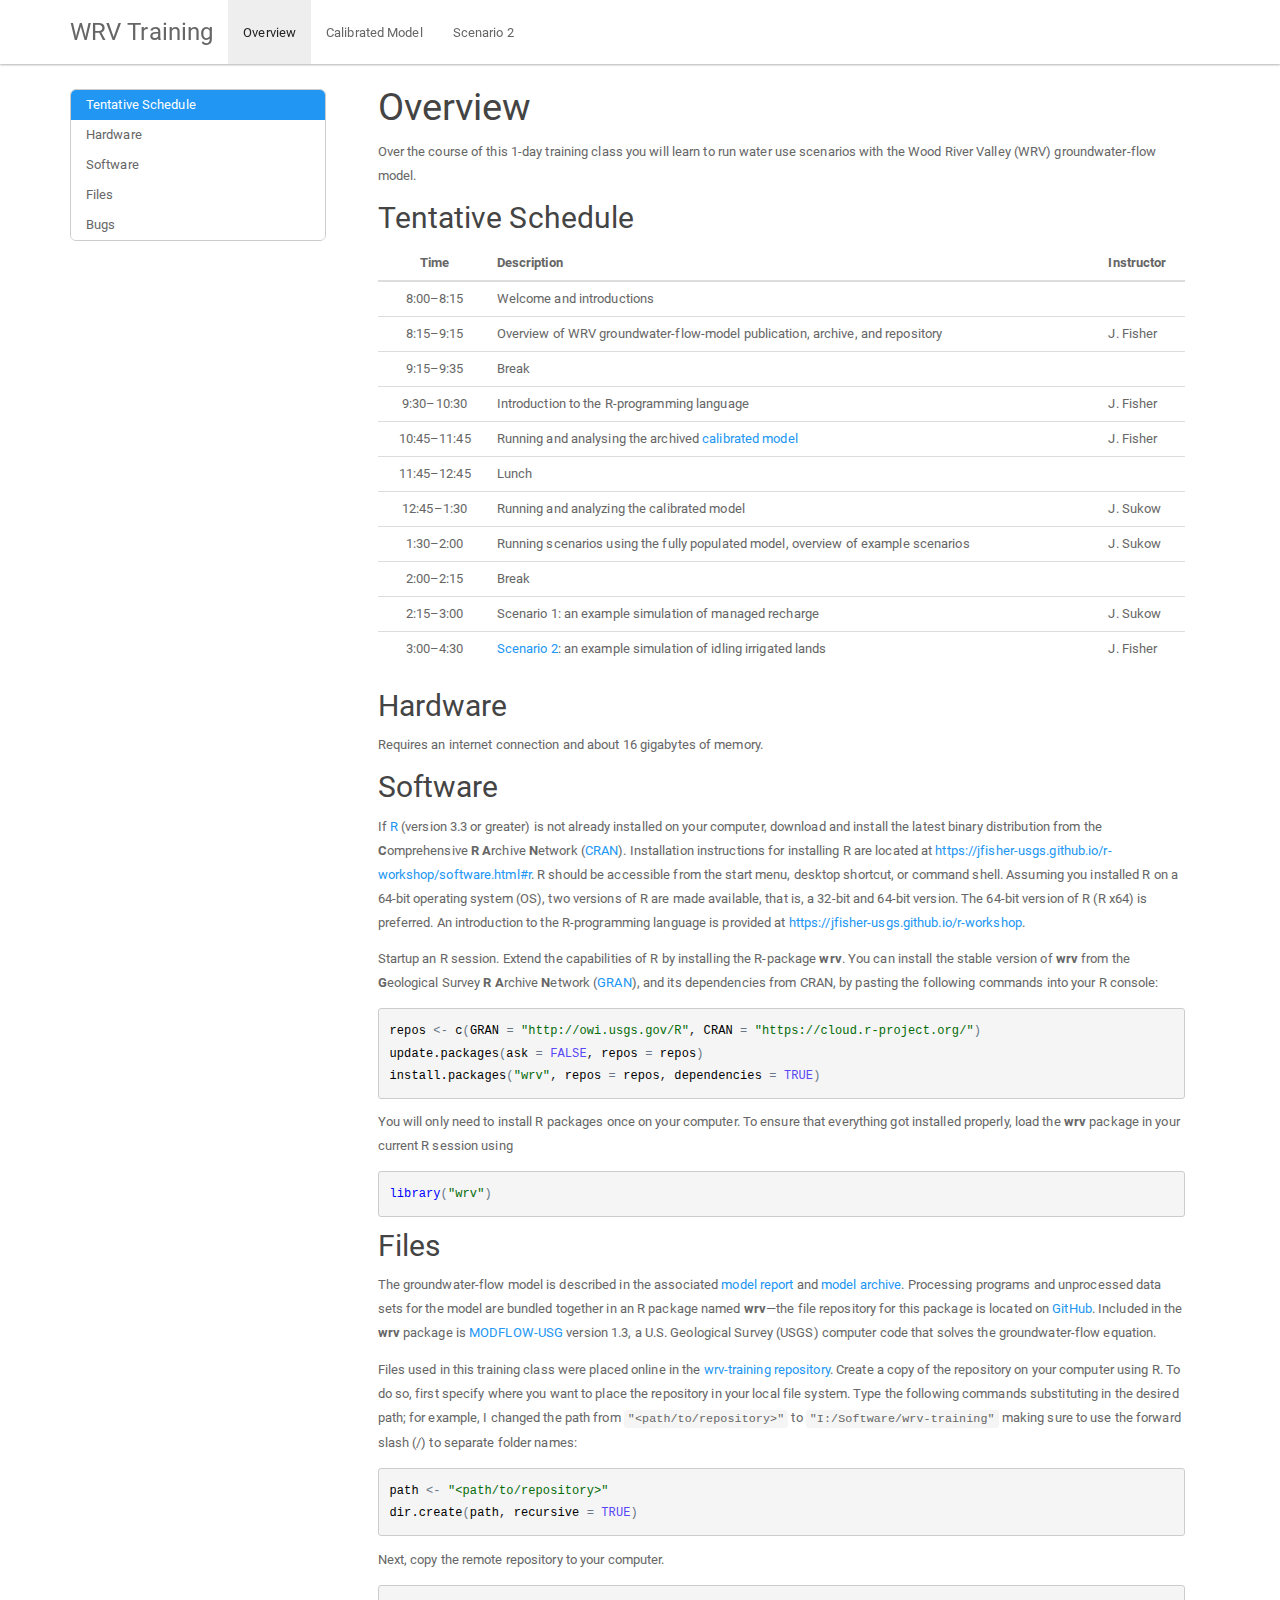
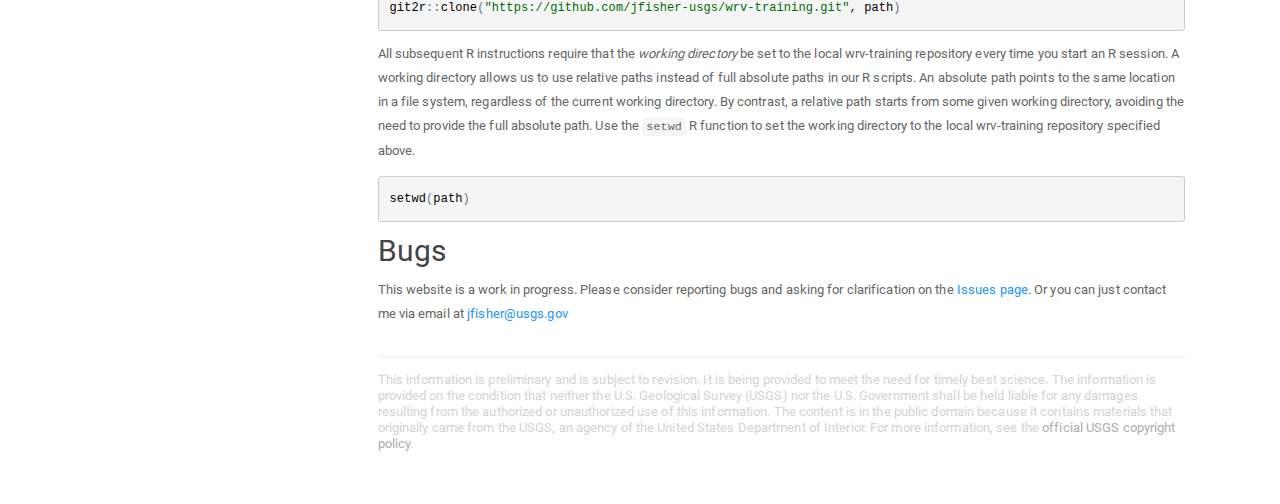
==== index.html @ 9b5a2d9f "Minor changes" ====
<!DOCTYPE html>

<html xmlns="http://www.w3.org/1999/xhtml">

<head>

<meta charset="utf-8">
<meta http-equiv="Content-Type" content="text/html; charset=utf-8" />
<meta name="generator" content="pandoc" />




<title>Overview</title>

<script src="site_libs/jquery-1.11.3/jquery.min.js"></script>
<meta name="viewport" content="width=device-width, initial-scale=1" />
<link href="site_libs/bootstrap-3.3.5/css/paper.min.css" rel="stylesheet" />
<script src="site_libs/bootstrap-3.3.5/js/bootstrap.min.js"></script>
<script src="site_libs/bootstrap-3.3.5/shim/html5shiv.min.js"></script>
<script src="site_libs/bootstrap-3.3.5/shim/respond.min.js"></script>
<script src="site_libs/jqueryui-1.11.4/jquery-ui.min.js"></script>
<link href="site_libs/tocify-1.9.1/jquery.tocify.css" rel="stylesheet" />
<script src="site_libs/tocify-1.9.1/jquery.tocify.js"></script>

<style type="text/css">code{white-space: pre;}</style>
<link rel="stylesheet"
      href="site_libs/highlight/textmate.css"
      type="text/css" />
<script src="site_libs/highlight/highlight.js"></script>
<style type="text/css">
  pre:not([class]) {
    background-color: white;
  }
</style>
<script type="text/javascript">
if (window.hljs && document.readyState && document.readyState === "complete") {
   window.setTimeout(function() {
      hljs.initHighlighting();
   }, 0);
}
</script>



<style type="text/css">
h1 {
  font-size: 34px;
}
h1.title {
  font-size: 38px;
}
h2 {
  font-size: 30px;
}
h3 {
  font-size: 24px;
}
h4 {
  font-size: 18px;
}
h5 {
  font-size: 16px;
}
h6 {
  font-size: 12px;
}
.table th:not([align]) {
  text-align: left;
}
</style>

<link rel="stylesheet" href="css\styles.css" type="text/css" />

</head>

<body>

<style type = "text/css">
.main-container {
  max-width: 940px;
  margin-left: auto;
  margin-right: auto;
}
code {
  color: inherit;
  background-color: rgba(0, 0, 0, 0.04);
}
img {
  max-width:100%;
  height: auto;
}
.tabbed-pane {
  padding-top: 12px;
}
button.code-folding-btn:focus {
  outline: none;
}
</style>


<style type="text/css">
/* padding for bootstrap navbar */
body {
  padding-top: 64px;
  padding-bottom: 40px;
}
/* offset scroll position for anchor links (for fixed navbar)  */
.section h1 {
  padding-top: 69px;
  margin-top: -69px;
}

.section h2 {
  padding-top: 69px;
  margin-top: -69px;
}
.section h3 {
  padding-top: 69px;
  margin-top: -69px;
}
.section h4 {
  padding-top: 69px;
  margin-top: -69px;
}
.section h5 {
  padding-top: 69px;
  margin-top: -69px;
}
.section h6 {
  padding-top: 69px;
  margin-top: -69px;
}
</style>

<script>
// manage active state of menu based on current page
$(document).ready(function () {
  // active menu anchor
  href = window.location.pathname
  href = href.substr(href.lastIndexOf('/') + 1)
  if (href === "")
    href = "index.html";
  var menuAnchor = $('a[href="' + href + '"]');

  // mark it active
  menuAnchor.parent().addClass('active');

  // if it's got a parent navbar menu mark it active as well
  menuAnchor.closest('li.dropdown').addClass('active');
});
</script>


<div class="container-fluid main-container">

<!-- tabsets -->
<script src="site_libs/navigation-1.1/tabsets.js"></script>
<script>
$(document).ready(function () {
  window.buildTabsets("TOC");
});
</script>

<!-- code folding -->




<script>
$(document).ready(function ()  {

    // move toc-ignore selectors from section div to header
    $('div.section.toc-ignore')
        .removeClass('toc-ignore')
        .children('h1,h2,h3,h4,h5').addClass('toc-ignore');

    // establish options
    var options = {
      selectors: "h1,h2,h3",
      theme: "bootstrap3",
      context: '.toc-content',
      hashGenerator: function (text) {
        return text.replace(/[.\/?&!#<>]/g, '').replace(/\s/g, '_').toLowerCase();
      },
      ignoreSelector: ".toc-ignore",
      scrollTo: 0
    };
    options.showAndHide = false;
    options.smoothScroll = true;

    // tocify
    var toc = $("#TOC").tocify(options).data("toc-tocify");
});
</script>

<style type="text/css">

#TOC {
  margin: 25px 0px 20px 0px;
}
@media (max-width: 768px) {
#TOC {
  position: relative;
  width: 100%;
}
}


.toc-content {
  padding-left: 30px;
  padding-right: 40px;
}

div.main-container {
  max-width: 1200px;
}

div.tocify {
  width: 20%;
  max-width: 260px;
  max-height: 85%;
}

@media (min-width: 768px) and (max-width: 991px) {
  div.tocify {
    width: 25%;
  }
}

@media (max-width: 767px) {
  div.tocify {
    width: 100%;
    max-width: none;
  }
}

.tocify ul, .tocify li {
  line-height: 20px;
}

.tocify-subheader .tocify-item {
  font-size: 0.9em;
  padding-left: 5px;
}

.tocify .list-group-item {
  border-radius: 0px;
}

.tocify-subheader {
  display: inline;
}
.tocify-subheader .tocify-item {
  font-size: 0.95em;
  padding-left: 10px;
}

</style>

<!-- setup 3col/9col grid for toc_float and main content  -->
<div class="row-fluid">
<div class="col-xs-12 col-sm-4 col-md-3">
<div id="TOC" class="tocify">
</div>
</div>

<div class="toc-content col-xs-12 col-sm-8 col-md-9">




<div class="navbar navbar-default  navbar-fixed-top" role="navigation">
  <div class="container">
    <div class="navbar-header">
      <button type="button" class="navbar-toggle collapsed" data-toggle="collapse" data-target="#navbar">
        <span class="icon-bar"></span>
        <span class="icon-bar"></span>
        <span class="icon-bar"></span>
      </button>
      <a class="navbar-brand" href="index.html">WRV Training</a>
    </div>
    <div id="navbar" class="navbar-collapse collapse">
      <ul class="nav navbar-nav">
        <li>
  <a href="index.html">Overview</a>
</li>
<li>
  <a href="calib-model.html">Calibrated Model</a>
</li>
<li>
  <a href="scenario2.html">Scenario 2</a>
</li>
      </ul>
      <ul class="nav navbar-nav navbar-right">
        
      </ul>
    </div><!--/.nav-collapse -->
  </div><!--/.container -->
</div><!--/.navbar -->

<div class="fluid-row" id="header">



<h1 class="title toc-ignore">Overview</h1>

</div>


<p>Over the course of this 1-day training class you will learn to run water use scenarios with the Wood River Valley (WRV) groundwater-flow model.</p>
<div id="tentative-schedule" class="section level2">
<h2>Tentative Schedule</h2>
<table>
<colgroup>
<col width="14%" />
<col width="75%" />
<col width="10%" />
</colgroup>
<thead>
<tr class="header">
<th align="center">Time</th>
<th>Description</th>
<th>Instructor</th>
</tr>
</thead>
<tbody>
<tr class="odd">
<td align="center">8:00–8:15</td>
<td>Welcome and introductions</td>
<td></td>
</tr>
<tr class="even">
<td align="center">8:15–9:15</td>
<td>Overview of WRV groundwater-flow-model publication, archive, and repository</td>
<td>J. Fisher</td>
</tr>
<tr class="odd">
<td align="center">9:15–9:35</td>
<td>Break</td>
<td></td>
</tr>
<tr class="even">
<td align="center">9:30–10:30</td>
<td>Introduction to the R-programming language</td>
<td>J. Fisher</td>
</tr>
<tr class="odd">
<td align="center">10:45–11:45</td>
<td>Running and analysing the archived <a href="calib-model.html">calibrated model</a></td>
<td>J. Fisher</td>
</tr>
<tr class="even">
<td align="center">11:45–12:45</td>
<td>Lunch</td>
<td></td>
</tr>
<tr class="odd">
<td align="center">12:45–1:30</td>
<td>Running and analyzing the calibrated model</td>
<td>J. Sukow</td>
</tr>
<tr class="even">
<td align="center">1:30–2:00</td>
<td>Running scenarios using the fully populated model, overview of example scenarios</td>
<td>J. Sukow</td>
</tr>
<tr class="odd">
<td align="center">2:00–2:15</td>
<td>Break</td>
<td></td>
</tr>
<tr class="even">
<td align="center">2:15–3:00</td>
<td>Scenario 1: an example simulation of managed recharge</td>
<td>J. Sukow</td>
</tr>
<tr class="odd">
<td align="center">3:00–4:30</td>
<td><a href="scenario-2.html">Scenario 2</a>: an example simulation of idling irrigated lands</td>
<td>J. Fisher</td>
</tr>
</tbody>
</table>
</div>
<div id="hardware" class="section level2">
<h2>Hardware</h2>
<p>Requires an internet connection and about 16 gigabytes of memory.</p>
</div>
<div id="software" class="section level2">
<h2>Software</h2>
<p>If <a href="https://www.r-project.org/">R</a> (version 3.3 or greater) is not already installed on your computer, download and install the latest binary distribution from the <strong>C</strong>omprehensive <strong>R</strong> <strong>A</strong>rchive <strong>N</strong>etwork (<a href="https://cran.r-project.org/package=inlmisc">CRAN</a>). Installation instructions for installing R are located at <a href="https://jfisher-usgs.github.io/r-workshop/software.html#r" class="uri">https://jfisher-usgs.github.io/r-workshop/software.html#r</a>. R should be accessible from the start menu, desktop shortcut, or command shell. Assuming you installed R on a 64-bit operating system (OS), two versions of R are made available, that is, a 32-bit and 64-bit version. The 64-bit version of R (R x64) is preferred. An introduction to the R-programming language is provided at <a href="https://jfisher-usgs.github.io/r-workshop" class="uri">https://jfisher-usgs.github.io/r-workshop</a>.</p>
<p>Startup an R session. Extend the capabilities of R by installing the R-package <strong>wrv</strong>. You can install the stable version of <strong>wrv</strong> from the <strong>G</strong>eological Survey <strong>R</strong> <strong>A</strong>rchive <strong>N</strong>etwork (<a href="https://owi.usgs.gov/R/gran.html">GRAN</a>), and its dependencies from CRAN, by pasting the following commands into your R console:</p>
<pre class="r"><code>repos &lt;- c(GRAN = &quot;http://owi.usgs.gov/R&quot;, CRAN = &quot;https://cloud.r-project.org/&quot;)
update.packages(ask = FALSE, repos = repos)
install.packages(&quot;wrv&quot;, repos = repos, dependencies = TRUE)</code></pre>
<p>You will only need to install R packages once on your computer. To ensure that everything got installed properly, load the <strong>wrv</strong> package in your current R session using</p>
<pre class="r"><code>library(&quot;wrv&quot;)</code></pre>
</div>
<div id="files" class="section level2">
<h2>Files</h2>
<p>The groundwater-flow model is described in the associated <a href="http://dx.doi.org/10.3133/sir20165080" title="USGS Scientific Investigations Report">model report</a> and <a href="http://dx.doi.org/10.5066/F7C827DT" title="USGS Data Release">model archive</a>. Processing programs and unprocessed data sets for the model are bundled together in an R package named <strong>wrv</strong>—the file repository for this package is located on <a href="https://github.com/USGS-R/wrv">GitHub</a>. Included in the <strong>wrv</strong> package is <a href="http://water.usgs.gov/ogw/mfusg/" title="MODFLOW-USG">MODFLOW-USG</a> version 1.3, a U.S. Geological Survey (USGS) computer code that solves the groundwater-flow equation.</p>
<p>Files used in this training class were placed online in the <a href="https://github.com/jfisher-usgs/wrv-training">wrv-training repository</a>. Create a copy of the repository on your computer using R. To do so, first specify where you want to place the repository in your local file system. Type the following commands substituting in the desired path; for example, I changed the path from <code>&quot;&lt;path/to/repository&gt;&quot;</code> to <code>&quot;I:/Software/wrv-training&quot;</code> making sure to use the forward slash (/) to separate folder names:</p>
<pre class="r"><code>path &lt;- &quot;&lt;path/to/repository&gt;&quot;
dir.create(path, recursive = TRUE)</code></pre>
<p>Next, copy the remote repository to your computer.</p>
<pre class="r"><code>git2r::clone(&quot;https://github.com/jfisher-usgs/wrv-training.git&quot;, path)</code></pre>
<p>All subsequent R instructions require that the <em>working directory</em> be set to the local wrv-training repository every time you start an R session. A working directory allows us to use relative paths instead of full absolute paths in our R scripts. An absolute path points to the same location in a file system, regardless of the current working directory. By contrast, a relative path starts from some given working directory, avoiding the need to provide the full absolute path. Use the <code>setwd</code> R function to set the working directory to the local wrv-training repository specified above.</p>
<pre class="r"><code>setwd(path)</code></pre>
</div>
<div id="bugs" class="section level2">
<h2>Bugs</h2>
<p>This website is a work in progress. Please consider reporting bugs and asking for clarification on the <a href="https://github.com/jfisher-usgs/wrv-training/issues">Issues page</a>. Or you can just contact me via email at <a href="mailto:jfisher@usgs.gov">jfisher@usgs.gov</a></p>
</div>

<div id="page-footer">
  <p>This information is preliminary and is subject to revision.
    It is being provided to meet the need for timely best science.
    The information is provided on the condition that neither the
    U.S. Geological Survey (USGS) nor the U.S. Government shall be held liable for
    any damages resulting from the authorized or unauthorized use of this information.
    The content is in the public domain because it contains materials that
    originally came from the USGS, an agency of the United States Department of Interior.
    For more information, see the
    <a href="https://www2.usgs.gov/visual-id/credit_usgs.html#copyright/">official USGS copyright policy</a>.
  </p>
</div>


</div>
</div>

</div>

<script>

// add bootstrap table styles to pandoc tables
$(document).ready(function () {
  $('tr.header').parent('thead').parent('table').addClass('table table-condensed');
});


</script>


</body>
</html>
---- site_libs/bootstrap-3.3.5/css/paper.min.css ----
@font-face {
  font-family: 'Roboto';
  font-style: normal;
  font-weight: 300;
  src: url(fonts/RobotoLight.ttf) format('truetype');
}
@font-face {
  font-family: 'Roboto';
  font-style: normal;
  font-weight: 400;
  src: url(fonts/Roboto.ttf) format('truetype');
}
@font-face {
  font-family: 'Roboto';
  font-style: normal;
  font-weight: 500;
  src: url(fonts/RobotoMedium.ttf) format('truetype');
}
@font-face {
  font-family: 'Roboto';
  font-style: normal;
  font-weight: 700;
  src: url(fonts/RobotoBold.ttf) format('truetype');
}

/*!
 * bootswatch v3.3.6
 * Homepage: http://bootswatch.com
 * Copyright 2012-2015 Thomas Park
 * Licensed under MIT
 * Based on Bootstrap
*//*!
 * Bootstrap v3.3.6 (http://getbootstrap.com)
 * Copyright 2011-2015 Twitter, Inc.
 * Licensed under MIT (https://github.com/twbs/bootstrap/blob/master/LICENSE)
 *//*! normalize.css v3.0.3 | MIT License | github.com/necolas/normalize.css */html{font-family:sans-serif;-ms-text-size-adjust:100%;-webkit-text-size-adjust:100%}body{margin:0}article,aside,details,figcaption,figure,footer,header,hgroup,main,menu,nav,section,summary{display:block}audio,canvas,progress,video{display:inline-block;vertical-align:baseline}audio:not([controls]){display:none;height:0}[hidden],template{display:none}a{background-color:transparent}a:active,a:hover{outline:0}abbr[title]{border-bottom:1px dotted}b,strong{font-weight:bold}dfn{font-style:italic}h1{font-size:2em;margin:0.67em 0}mark{background:#ff0;color:#000}small{font-size:80%}sub,sup{font-size:75%;line-height:0;position:relative;vertical-align:baseline}sup{top:-0.5em}sub{bottom:-0.25em}img{border:0}svg:not(:root){overflow:hidden}figure{margin:1em 40px}hr{-webkit-box-sizing:content-box;-moz-box-sizing:content-box;box-sizing:content-box;height:0}pre{overflow:auto}code,kbd,pre,samp{font-family:monospace, monospace;font-size:1em}button,input,optgroup,select,textarea{color:inherit;font:inherit;margin:0}button{overflow:visible}button,select{text-transform:none}button,html input[type="button"],input[type="reset"],input[type="submit"]{-webkit-appearance:button;cursor:pointer}button[disabled],html input[disabled]{cursor:default}button::-moz-focus-inner,input::-moz-focus-inner{border:0;padding:0}input{line-height:normal}input[type="checkbox"],input[type="radio"]{-webkit-box-sizing:border-box;-moz-box-sizing:border-box;box-sizing:border-box;padding:0}input[type="number"]::-webkit-inner-spin-button,input[type="number"]::-webkit-outer-spin-button{height:auto}input[type="search"]{-webkit-appearance:textfield;-webkit-box-sizing:content-box;-moz-box-sizing:content-box;box-sizing:content-box}input[type="search"]::-webkit-search-cancel-button,input[type="search"]::-webkit-search-decoration{-webkit-appearance:none}fieldset{border:1px solid #c0c0c0;margin:0 2px;padding:0.35em 0.625em 0.75em}legend{border:0;padding:0}textarea{overflow:auto}optgroup{font-weight:bold}table{border-collapse:collapse;border-spacing:0}td,th{padding:0}/*! Source: https://github.com/h5bp/html5-boilerplate/blob/master/src/css/main.css */@media print{*,*:before,*:after{background:transparent !important;color:#000 !important;-webkit-box-shadow:none !important;box-shadow:none !important;text-shadow:none !important}a,a:visited{text-decoration:underline}a[href]:after{content:" (" attr(href) ")"}abbr[title]:after{content:" (" attr(title) ")"}a[href^="#"]:after,a[href^="javascript:"]:after{content:""}pre,blockquote{border:1px solid #999;page-break-inside:avoid}thead{display:table-header-group}tr,img{page-break-inside:avoid}img{max-width:100% !important}p,h2,h3{orphans:3;widows:3}h2,h3{page-break-after:avoid}.navbar{display:none}.btn>.caret,.dropup>.btn>.caret{border-top-color:#000 !important}.label{border:1px solid #000}.table{border-collapse:collapse !important}.table td,.table th{background-color:#fff !important}.table-bordered th,.table-bordered td{border:1px solid #ddd !important}}@font-face{font-family:'Glyphicons Halflings';src:url('../fonts/glyphicons-halflings-regular.eot');src:url('../fonts/glyphicons-halflings-regular.eot?#iefix') format('embedded-opentype'),url('../fonts/glyphicons-halflings-regular.woff') format('woff'),url('../fonts/glyphicons-halflings-regular.ttf') format('truetype'),url('../fonts/glyphicons-halflings-regular.svg#glyphicons_halflingsregular') format('svg')}.glyphicon{position:relative;top:1px;display:inline-block;font-family:'Glyphicons Halflings';font-style:normal;font-weight:normal;line-height:1;-webkit-font-smoothing:antialiased;-moz-osx-font-smoothing:grayscale}.glyphicon-asterisk:before{content:"\002a"}.glyphicon-plus:before{content:"\002b"}.glyphicon-euro:before,.glyphicon-eur:before{content:"\20ac"}.glyphicon-minus:before{content:"\2212"}.glyphicon-cloud:before{content:"\2601"}.glyphicon-envelope:before{content:"\2709"}.glyphicon-pencil:before{content:"\270f"}.glyphicon-glass:before{content:"\e001"}.glyphicon-music:before{content:"\e002"}.glyphicon-search:before{content:"\e003"}.glyphicon-heart:before{content:"\e005"}.glyphicon-star:before{content:"\e006"}.glyphicon-star-empty:before{content:"\e007"}.glyphicon-user:before{content:"\e008"}.glyphicon-film:before{content:"\e009"}.glyphicon-th-large:before{content:"\e010"}.glyphicon-th:before{content:"\e011"}.glyphicon-th-list:before{content:"\e012"}.glyphicon-ok:before{content:"\e013"}.glyphicon-remove:before{content:"\e014"}.glyphicon-zoom-in:before{content:"\e015"}.glyphicon-zoom-out:before{content:"\e016"}.glyphicon-off:before{content:"\e017"}.glyphicon-signal:before{content:"\e018"}.glyphicon-cog:before{content:"\e019"}.glyphicon-trash:before{content:"\e020"}.glyphicon-home:before{content:"\e021"}.glyphicon-file:before{content:"\e022"}.glyphicon-time:before{content:"\e023"}.glyphicon-road:before{content:"\e024"}.glyphicon-download-alt:before{content:"\e025"}.glyphicon-download:before{content:"\e026"}.glyphicon-upload:before{content:"\e027"}.glyphicon-inbox:before{content:"\e028"}.glyphicon-play-circle:before{content:"\e029"}.glyphicon-repeat:before{content:"\e030"}.glyphicon-refresh:before{content:"\e031"}.glyphicon-list-alt:before{content:"\e032"}.glyphicon-lock:before{content:"\e033"}.glyphicon-flag:before{content:"\e034"}.glyphicon-headphones:before{content:"\e035"}.glyphicon-volume-off:before{content:"\e036"}.glyphicon-volume-down:before{content:"\e037"}.glyphicon-volume-up:before{content:"\e038"}.glyphicon-qrcode:before{content:"\e039"}.glyphicon-barcode:before{content:"\e040"}.glyphicon-tag:before{content:"\e041"}.glyphicon-tags:before{content:"\e042"}.glyphicon-book:before{content:"\e043"}.glyphicon-bookmark:before{content:"\e044"}.glyphicon-print:before{content:"\e045"}.glyphicon-camera:before{content:"\e046"}.glyphicon-font:before{content:"\e047"}.glyphicon-bold:before{content:"\e048"}.glyphicon-italic:before{content:"\e049"}.glyphicon-text-height:before{content:"\e050"}.glyphicon-text-width:before{content:"\e051"}.glyphicon-align-left:before{content:"\e052"}.glyphicon-align-center:before{content:"\e053"}.glyphicon-align-right:before{content:"\e054"}.glyphicon-align-justify:before{content:"\e055"}.glyphicon-list:before{content:"\e056"}.glyphicon-indent-left:before{content:"\e057"}.glyphicon-indent-right:before{content:"\e058"}.glyphicon-facetime-video:before{content:"\e059"}.glyphicon-picture:before{content:"\e060"}.glyphicon-map-marker:before{content:"\e062"}.glyphicon-adjust:before{content:"\e063"}.glyphicon-tint:before{content:"\e064"}.glyphicon-edit:before{content:"\e065"}.glyphicon-share:before{content:"\e066"}.glyphicon-check:before{content:"\e067"}.glyphicon-move:before{content:"\e068"}.glyphicon-step-backward:before{content:"\e069"}.glyphicon-fast-backward:before{content:"\e070"}.glyphicon-backward:before{content:"\e071"}.glyphicon-play:before{content:"\e072"}.glyphicon-pause:before{content:"\e073"}.glyphicon-stop:before{content:"\e074"}.glyphicon-forward:before{content:"\e075"}.glyphicon-fast-forward:before{content:"\e076"}.glyphicon-step-forward:before{content:"\e077"}.glyphicon-eject:before{content:"\e078"}.glyphicon-chevron-left:before{content:"\e079"}.glyphicon-chevron-right:before{content:"\e080"}.glyphicon-plus-sign:before{content:"\e081"}.glyphicon-minus-sign:before{content:"\e082"}.glyphicon-remove-sign:before{content:"\e083"}.glyphicon-ok-sign:before{content:"\e084"}.glyphicon-question-sign:before{content:"\e085"}.glyphicon-info-sign:before{content:"\e086"}.glyphicon-screenshot:before{content:"\e087"}.glyphicon-remove-circle:before{content:"\e088"}.glyphicon-ok-circle:before{content:"\e089"}.glyphicon-ban-circle:before{content:"\e090"}.glyphicon-arrow-left:before{content:"\e091"}.glyphicon-arrow-right:before{content:"\e092"}.glyphicon-arrow-up:before{content:"\e093"}.glyphicon-arrow-down:before{content:"\e094"}.glyphicon-share-alt:before{content:"\e095"}.glyphicon-resize-full:before{content:"\e096"}.glyphicon-resize-small:before{content:"\e097"}.glyphicon-exclamation-sign:before{content:"\e101"}.glyphicon-gift:before{content:"\e102"}.glyphicon-leaf:before{content:"\e103"}.glyphicon-fire:before{content:"\e104"}.glyphicon-eye-open:before{content:"\e105"}.glyphicon-eye-close:before{content:"\e106"}.glyphicon-warning-sign:before{content:"\e107"}.glyphicon-plane:before{content:"\e108"}.glyphicon-calendar:before{content:"\e109"}.glyphicon-random:before{content:"\e110"}.glyphicon-comment:before{content:"\e111"}.glyphicon-magnet:before{content:"\e112"}.glyphicon-chevron-up:before{content:"\e113"}.glyphicon-chevron-down:before{content:"\e114"}.glyphicon-retweet:before{content:"\e115"}.glyphicon-shopping-cart:before{content:"\e116"}.glyphicon-folder-close:before{content:"\e117"}.glyphicon-folder-open:before{content:"\e118"}.glyphicon-resize-vertical:before{content:"\e119"}.glyphicon-resize-horizontal:before{content:"\e120"}.glyphicon-hdd:before{content:"\e121"}.glyphicon-bullhorn:before{content:"\e122"}.glyphicon-bell:before{content:"\e123"}.glyphicon-certificate:before{content:"\e124"}.glyphicon-thumbs-up:before{content:"\e125"}.glyphicon-thumbs-down:before{content:"\e126"}.glyphicon-hand-right:before{content:"\e127"}.glyphicon-hand-left:before{content:"\e128"}.glyphicon-hand-up:before{content:"\e129"}.glyphicon-hand-down:before{content:"\e130"}.glyphicon-circle-arrow-right:before{content:"\e131"}.glyphicon-circle-arrow-left:before{content:"\e132"}.glyphicon-circle-arrow-up:before{content:"\e133"}.glyphicon-circle-arrow-down:before{content:"\e134"}.glyphicon-globe:before{content:"\e135"}.glyphicon-wrench:before{content:"\e136"}.glyphicon-tasks:before{content:"\e137"}.glyphicon-filter:before{content:"\e138"}.glyphicon-briefcase:before{content:"\e139"}.glyphicon-fullscreen:before{content:"\e140"}.glyphicon-dashboard:before{content:"\e141"}.glyphicon-paperclip:before{content:"\e142"}.glyphicon-heart-empty:before{content:"\e143"}.glyphicon-link:before{content:"\e144"}.glyphicon-phone:before{content:"\e145"}.glyphicon-pushpin:before{content:"\e146"}.glyphicon-usd:before{content:"\e148"}.glyphicon-gbp:before{content:"\e149"}.glyphicon-sort:before{content:"\e150"}.glyphicon-sort-by-alphabet:before{content:"\e151"}.glyphicon-sort-by-alphabet-alt:before{content:"\e152"}.glyphicon-sort-by-order:before{content:"\e153"}.glyphicon-sort-by-order-alt:before{content:"\e154"}.glyphicon-sort-by-attributes:before{content:"\e155"}.glyphicon-sort-by-attributes-alt:before{content:"\e156"}.glyphicon-unchecked:before{content:"\e157"}.glyphicon-expand:before{content:"\e158"}.glyphicon-collapse-down:before{content:"\e159"}.glyphicon-collapse-up:before{content:"\e160"}.glyphicon-log-in:before{content:"\e161"}.glyphicon-flash:before{content:"\e162"}.glyphicon-log-out:before{content:"\e163"}.glyphicon-new-window:before{content:"\e164"}.glyphicon-record:before{content:"\e165"}.glyphicon-save:before{content:"\e166"}.glyphicon-open:before{content:"\e167"}.glyphicon-saved:before{content:"\e168"}.glyphicon-import:before{content:"\e169"}.glyphicon-export:before{content:"\e170"}.glyphicon-send:before{content:"\e171"}.glyphicon-floppy-disk:before{content:"\e172"}.glyphicon-floppy-saved:before{content:"\e173"}.glyphicon-floppy-remove:before{content:"\e174"}.glyphicon-floppy-save:before{content:"\e175"}.glyphicon-floppy-open:before{content:"\e176"}.glyphicon-credit-card:before{content:"\e177"}.glyphicon-transfer:before{content:"\e178"}.glyphicon-cutlery:before{content:"\e179"}.glyphicon-header:before{content:"\e180"}.glyphicon-compressed:before{content:"\e181"}.glyphicon-earphone:before{content:"\e182"}.glyphicon-phone-alt:before{content:"\e183"}.glyphicon-tower:before{content:"\e184"}.glyphicon-stats:before{content:"\e185"}.glyphicon-sd-video:before{content:"\e186"}.glyphicon-hd-video:before{content:"\e187"}.glyphicon-subtitles:before{content:"\e188"}.glyphicon-sound-stereo:before{content:"\e189"}.glyphicon-sound-dolby:before{content:"\e190"}.glyphicon-sound-5-1:before{content:"\e191"}.glyphicon-sound-6-1:before{content:"\e192"}.glyphicon-sound-7-1:before{content:"\e193"}.glyphicon-copyright-mark:before{content:"\e194"}.glyphicon-registration-mark:before{content:"\e195"}.glyphicon-cloud-download:before{content:"\e197"}.glyphicon-cloud-upload:before{content:"\e198"}.glyphicon-tree-conifer:before{content:"\e199"}.glyphicon-tree-deciduous:before{content:"\e200"}.glyphicon-cd:before{content:"\e201"}.glyphicon-save-file:before{content:"\e202"}.glyphicon-open-file:before{content:"\e203"}.glyphicon-level-up:before{content:"\e204"}.glyphicon-copy:before{content:"\e205"}.glyphicon-paste:before{content:"\e206"}.glyphicon-alert:before{content:"\e209"}.glyphicon-equalizer:before{content:"\e210"}.glyphicon-king:before{content:"\e211"}.glyphicon-queen:before{content:"\e212"}.glyphicon-pawn:before{content:"\e213"}.glyphicon-bishop:before{content:"\e214"}.glyphicon-knight:before{content:"\e215"}.glyphicon-baby-formula:before{content:"\e216"}.glyphicon-tent:before{content:"\26fa"}.glyphicon-blackboard:before{content:"\e218"}.glyphicon-bed:before{content:"\e219"}.glyphicon-apple:before{content:"\f8ff"}.glyphicon-erase:before{content:"\e221"}.glyphicon-hourglass:before{content:"\231b"}.glyphicon-lamp:before{content:"\e223"}.glyphicon-duplicate:before{content:"\e224"}.glyphicon-piggy-bank:before{content:"\e225"}.glyphicon-scissors:before{content:"\e226"}.glyphicon-bitcoin:before{content:"\e227"}.glyphicon-btc:before{content:"\e227"}.glyphicon-xbt:before{content:"\e227"}.glyphicon-yen:before{content:"\00a5"}.glyphicon-jpy:before{content:"\00a5"}.glyphicon-ruble:before{content:"\20bd"}.glyphicon-rub:before{content:"\20bd"}.glyphicon-scale:before{content:"\e230"}.glyphicon-ice-lolly:before{content:"\e231"}.glyphicon-ice-lolly-tasted:before{content:"\e232"}.glyphicon-education:before{content:"\e233"}.glyphicon-option-horizontal:before{content:"\e234"}.glyphicon-option-vertical:before{content:"\e235"}.glyphicon-menu-hamburger:before{content:"\e236"}.glyphicon-modal-window:before{content:"\e237"}.glyphicon-oil:before{content:"\e238"}.glyphicon-grain:before{content:"\e239"}.glyphicon-sunglasses:before{content:"\e240"}.glyphicon-text-size:before{content:"\e241"}.glyphicon-text-color:before{content:"\e242"}.glyphicon-text-background:before{content:"\e243"}.glyphicon-object-align-top:before{content:"\e244"}.glyphicon-object-align-bottom:before{content:"\e245"}.glyphicon-object-align-horizontal:before{content:"\e246"}.glyphicon-object-align-left:before{content:"\e247"}.glyphicon-object-align-vertical:before{content:"\e248"}.glyphicon-object-align-right:before{content:"\e249"}.glyphicon-triangle-right:before{content:"\e250"}.glyphicon-triangle-left:before{content:"\e251"}.glyphicon-triangle-bottom:before{content:"\e252"}.glyphicon-triangle-top:before{content:"\e253"}.glyphicon-console:before{content:"\e254"}.glyphicon-superscript:before{content:"\e255"}.glyphicon-subscript:before{content:"\e256"}.glyphicon-menu-left:before{content:"\e257"}.glyphicon-menu-right:before{content:"\e258"}.glyphicon-menu-down:before{content:"\e259"}.glyphicon-menu-up:before{content:"\e260"}*{-webkit-box-sizing:border-box;-moz-box-sizing:border-box;box-sizing:border-box}*:before,*:after{-webkit-box-sizing:border-box;-moz-box-sizing:border-box;box-sizing:border-box}html{font-size:10px;-webkit-tap-highlight-color:rgba(0,0,0,0)}body{font-family:"Roboto","Helvetica Neue",Helvetica,Arial,sans-serif;font-size:13px;line-height:1.846;color:#666666;background-color:#ffffff}input,button,select,textarea{font-family:inherit;font-size:inherit;line-height:inherit}a{color:#2196f3;text-decoration:none}a:hover,a:focus{color:#0a6ebd;text-decoration:underline}a:focus{outline:thin dotted;outline:5px auto -webkit-focus-ring-color;outline-offset:-2px}figure{margin:0}img{vertical-align:middle}.img-responsive,.thumbnail>img,.thumbnail a>img,.carousel-inner>.item>img,.carousel-inner>.item>a>img{display:block;max-width:100%;height:auto}.img-rounded{border-radius:3px}.img-thumbnail{padding:4px;line-height:1.846;background-color:#ffffff;border:1px solid #dddddd;border-radius:3px;-webkit-transition:all .2s ease-in-out;-o-transition:all .2s ease-in-out;transition:all .2s ease-in-out;display:inline-block;max-width:100%;height:auto}.img-circle{border-radius:50%}hr{margin-top:23px;margin-bottom:23px;border:0;border-top:1px solid #eeeeee}.sr-only{position:absolute;width:1px;height:1px;margin:-1px;padding:0;overflow:hidden;clip:rect(0, 0, 0, 0);border:0}.sr-only-focusable:active,.sr-only-focusable:focus{position:static;width:auto;height:auto;margin:0;overflow:visible;clip:auto}[role="button"]{cursor:pointer}h1,h2,h3,h4,h5,h6,.h1,.h2,.h3,.h4,.h5,.h6{font-family:inherit;font-weight:400;line-height:1.1;color:#444444}h1 small,h2 small,h3 small,h4 small,h5 small,h6 small,.h1 small,.h2 small,.h3 small,.h4 small,.h5 small,.h6 small,h1 .small,h2 .small,h3 .small,h4 .small,h5 .small,h6 .small,.h1 .small,.h2 .small,.h3 .small,.h4 .small,.h5 .small,.h6 .small{font-weight:normal;line-height:1;color:#bbbbbb}h1,.h1,h2,.h2,h3,.h3{margin-top:23px;margin-bottom:11.5px}h1 small,.h1 small,h2 small,.h2 small,h3 small,.h3 small,h1 .small,.h1 .small,h2 .small,.h2 .small,h3 .small,.h3 .small{font-size:65%}h4,.h4,h5,.h5,h6,.h6{margin-top:11.5px;margin-bottom:11.5px}h4 small,.h4 small,h5 small,.h5 small,h6 small,.h6 small,h4 .small,.h4 .small,h5 .small,.h5 .small,h6 .small,.h6 .small{font-size:75%}h1,.h1{font-size:56px}h2,.h2{font-size:45px}h3,.h3{font-size:34px}h4,.h4{font-size:24px}h5,.h5{font-size:20px}h6,.h6{font-size:14px}p{margin:0 0 11.5px}.lead{margin-bottom:23px;font-size:14px;font-weight:300;line-height:1.4}@media (min-width:768px){.lead{font-size:19.5px}}small,.small{font-size:92%}mark,.mark{background-color:#ffe0b2;padding:.2em}.text-left{text-align:left}.text-right{text-align:right}.text-center{text-align:center}.text-justify{text-align:justify}.text-nowrap{white-space:nowrap}.text-lowercase{text-transform:lowercase}.text-uppercase{text-transform:uppercase}.text-capitalize{text-transform:capitalize}.text-muted{color:#bbbbbb}.text-primary{color:#2196f3}a.text-primary:hover,a.text-primary:focus{color:#0c7cd5}.text-success{color:#4caf50}a.text-success:hover,a.text-success:focus{color:#3d8b40}.text-info{color:#9c27b0}a.text-info:hover,a.text-info:focus{color:#771e86}.text-warning{color:#ff9800}a.text-warning:hover,a.text-warning:focus{color:#cc7a00}.text-danger{color:#e51c23}a.text-danger:hover,a.text-danger:focus{color:#b9151b}.bg-primary{color:#fff;background-color:#2196f3}a.bg-primary:hover,a.bg-primary:focus{background-color:#0c7cd5}.bg-success{background-color:#dff0d8}a.bg-success:hover,a.bg-success:focus{background-color:#c1e2b3}.bg-info{background-color:#e1bee7}a.bg-info:hover,a.bg-info:focus{background-color:#d099d9}.bg-warning{background-color:#ffe0b2}a.bg-warning:hover,a.bg-warning:focus{background-color:#ffcb7f}.bg-danger{background-color:#f9bdbb}a.bg-danger:hover,a.bg-danger:focus{background-color:#f5908c}.page-header{padding-bottom:10.5px;margin:46px 0 23px;border-bottom:1px solid #eeeeee}ul,ol{margin-top:0;margin-bottom:11.5px}ul ul,ol ul,ul ol,ol ol{margin-bottom:0}.list-unstyled{padding-left:0;list-style:none}.list-inline{padding-left:0;list-style:none;margin-left:-5px}.list-inline>li{display:inline-block;padding-left:5px;padding-right:5px}dl{margin-top:0;margin-bottom:23px}dt,dd{line-height:1.846}dt{font-weight:bold}dd{margin-left:0}@media (min-width:768px){.dl-horizontal dt{float:left;width:160px;clear:left;text-align:right;overflow:hidden;text-overflow:ellipsis;white-space:nowrap}.dl-horizontal dd{margin-left:180px}}abbr[title],abbr[data-original-title]{cursor:help;border-bottom:1px dotted #bbbbbb}.initialism{font-size:90%;text-transform:uppercase}blockquote{padding:11.5px 23px;margin:0 0 23px;font-size:16.25px;border-left:5px solid #eeeeee}blockquote p:last-child,blockquote ul:last-child,blockquote ol:last-child{margin-bottom:0}blockquote footer,blockquote small,blockquote .small{display:block;font-size:80%;line-height:1.846;color:#bbbbbb}blockquote footer:before,blockquote small:before,blockquote .small:before{content:'\2014 \00A0'}.blockquote-reverse,blockquote.pull-right{padding-right:15px;padding-left:0;border-right:5px solid #eeeeee;border-left:0;text-align:right}.blockquote-reverse footer:before,blockquote.pull-right footer:before,.blockquote-reverse small:before,blockquote.pull-right small:before,.blockquote-reverse .small:before,blockquote.pull-right .small:before{content:''}.blockquote-reverse footer:after,blockquote.pull-right footer:after,.blockquote-reverse small:after,blockquote.pull-right small:after,.blockquote-reverse .small:after,blockquote.pull-right .small:after{content:'\00A0 \2014'}address{margin-bottom:23px;font-style:normal;line-height:1.846}code,kbd,pre,samp{font-family:monospace}code{padding:2px 4px;font-size:90%;color:#c7254e;background-color:#f9f2f4;border-radius:3px}kbd{padding:2px 4px;font-size:90%;color:#ffffff;background-color:#333333;border-radius:3px;-webkit-box-shadow:inset 0 -1px 0 rgba(0,0,0,0.25);box-shadow:inset 0 -1px 0 rgba(0,0,0,0.25)}kbd kbd{padding:0;font-size:100%;font-weight:bold;-webkit-box-shadow:none;box-shadow:none}pre{display:block;padding:11px;margin:0 0 11.5px;font-size:12px;line-height:1.846;word-break:break-all;word-wrap:break-word;color:#212121;background-color:#f5f5f5;border:1px solid #cccccc;border-radius:3px}pre code{padding:0;font-size:inherit;color:inherit;white-space:pre-wrap;background-color:transparent;border-radius:0}.pre-scrollable{max-height:340px;overflow-y:scroll}.container{margin-right:auto;margin-left:auto;padding-left:15px;padding-right:15px}@media (min-width:768px){.container{width:750px}}@media (min-width:992px){.container{width:970px}}@media (min-width:1200px){.container{width:1170px}}.container-fluid{margin-right:auto;margin-left:auto;padding-left:15px;padding-right:15px}.row{margin-left:-15px;margin-right:-15px}.col-xs-1,.col-sm-1,.col-md-1,.col-lg-1,.col-xs-2,.col-sm-2,.col-md-2,.col-lg-2,.col-xs-3,.col-sm-3,.col-md-3,.col-lg-3,.col-xs-4,.col-sm-4,.col-md-4,.col-lg-4,.col-xs-5,.col-sm-5,.col-md-5,.col-lg-5,.col-xs-6,.col-sm-6,.col-md-6,.col-lg-6,.col-xs-7,.col-sm-7,.col-md-7,.col-lg-7,.col-xs-8,.col-sm-8,.col-md-8,.col-lg-8,.col-xs-9,.col-sm-9,.col-md-9,.col-lg-9,.col-xs-10,.col-sm-10,.col-md-10,.col-lg-10,.col-xs-11,.col-sm-11,.col-md-11,.col-lg-11,.col-xs-12,.col-sm-12,.col-md-12,.col-lg-12{position:relative;min-height:1px;padding-left:15px;padding-right:15px}.col-xs-1,.col-xs-2,.col-xs-3,.col-xs-4,.col-xs-5,.col-xs-6,.col-xs-7,.col-xs-8,.col-xs-9,.col-xs-10,.col-xs-11,.col-xs-12{float:left}.col-xs-12{width:100%}.col-xs-11{width:91.66666667%}.col-xs-10{width:83.33333333%}.col-xs-9{width:75%}.col-xs-8{width:66.66666667%}.col-xs-7{width:58.33333333%}.col-xs-6{width:50%}.col-xs-5{width:41.66666667%}.col-xs-4{width:33.33333333%}.col-xs-3{width:25%}.col-xs-2{width:16.66666667%}.col-xs-1{width:8.33333333%}.col-xs-pull-12{right:100%}.col-xs-pull-11{right:91.66666667%}.col-xs-pull-10{right:83.33333333%}.col-xs-pull-9{right:75%}.col-xs-pull-8{right:66.66666667%}.col-xs-pull-7{right:58.33333333%}.col-xs-pull-6{right:50%}.col-xs-pull-5{right:41.66666667%}.col-xs-pull-4{right:33.33333333%}.col-xs-pull-3{right:25%}.col-xs-pull-2{right:16.66666667%}.col-xs-pull-1{right:8.33333333%}.col-xs-pull-0{right:auto}.col-xs-push-12{left:100%}.col-xs-push-11{left:91.66666667%}.col-xs-push-10{left:83.33333333%}.col-xs-push-9{left:75%}.col-xs-push-8{left:66.66666667%}.col-xs-push-7{left:58.33333333%}.col-xs-push-6{left:50%}.col-xs-push-5{left:41.66666667%}.col-xs-push-4{left:33.33333333%}.col-xs-push-3{left:25%}.col-xs-push-2{left:16.66666667%}.col-xs-push-1{left:8.33333333%}.col-xs-push-0{left:auto}.col-xs-offset-12{margin-left:100%}.col-xs-offset-11{margin-left:91.66666667%}.col-xs-offset-10{margin-left:83.33333333%}.col-xs-offset-9{margin-left:75%}.col-xs-offset-8{margin-left:66.66666667%}.col-xs-offset-7{margin-left:58.33333333%}.col-xs-offset-6{margin-left:50%}.col-xs-offset-5{margin-left:41.66666667%}.col-xs-offset-4{margin-left:33.33333333%}.col-xs-offset-3{margin-left:25%}.col-xs-offset-2{margin-left:16.66666667%}.col-xs-offset-1{margin-left:8.33333333%}.col-xs-offset-0{margin-left:0%}@media (min-width:768px){.col-sm-1,.col-sm-2,.col-sm-3,.col-sm-4,.col-sm-5,.col-sm-6,.col-sm-7,.col-sm-8,.col-sm-9,.col-sm-10,.col-sm-11,.col-sm-12{float:left}.col-sm-12{width:100%}.col-sm-11{width:91.66666667%}.col-sm-10{width:83.33333333%}.col-sm-9{width:75%}.col-sm-8{width:66.66666667%}.col-sm-7{width:58.33333333%}.col-sm-6{width:50%}.col-sm-5{width:41.66666667%}.col-sm-4{width:33.33333333%}.col-sm-3{width:25%}.col-sm-2{width:16.66666667%}.col-sm-1{width:8.33333333%}.col-sm-pull-12{right:100%}.col-sm-pull-11{right:91.66666667%}.col-sm-pull-10{right:83.33333333%}.col-sm-pull-9{right:75%}.col-sm-pull-8{right:66.66666667%}.col-sm-pull-7{right:58.33333333%}.col-sm-pull-6{right:50%}.col-sm-pull-5{right:41.66666667%}.col-sm-pull-4{right:33.33333333%}.col-sm-pull-3{right:25%}.col-sm-pull-2{right:16.66666667%}.col-sm-pull-1{right:8.33333333%}.col-sm-pull-0{right:auto}.col-sm-push-12{left:100%}.col-sm-push-11{left:91.66666667%}.col-sm-push-10{left:83.33333333%}.col-sm-push-9{left:75%}.col-sm-push-8{left:66.66666667%}.col-sm-push-7{left:58.33333333%}.col-sm-push-6{left:50%}.col-sm-push-5{left:41.66666667%}.col-sm-push-4{left:33.33333333%}.col-sm-push-3{left:25%}.col-sm-push-2{left:16.66666667%}.col-sm-push-1{left:8.33333333%}.col-sm-push-0{left:auto}.col-sm-offset-12{margin-left:100%}.col-sm-offset-11{margin-left:91.66666667%}.col-sm-offset-10{margin-left:83.33333333%}.col-sm-offset-9{margin-left:75%}.col-sm-offset-8{margin-left:66.66666667%}.col-sm-offset-7{margin-left:58.33333333%}.col-sm-offset-6{margin-left:50%}.col-sm-offset-5{margin-left:41.66666667%}.col-sm-offset-4{margin-left:33.33333333%}.col-sm-offset-3{margin-left:25%}.col-sm-offset-2{margin-left:16.66666667%}.col-sm-offset-1{margin-left:8.33333333%}.col-sm-offset-0{margin-left:0%}}@media (min-width:992px){.col-md-1,.col-md-2,.col-md-3,.col-md-4,.col-md-5,.col-md-6,.col-md-7,.col-md-8,.col-md-9,.col-md-10,.col-md-11,.col-md-12{float:left}.col-md-12{width:100%}.col-md-11{width:91.66666667%}.col-md-10{width:83.33333333%}.col-md-9{width:75%}.col-md-8{width:66.66666667%}.col-md-7{width:58.33333333%}.col-md-6{width:50%}.col-md-5{width:41.66666667%}.col-md-4{width:33.33333333%}.col-md-3{width:25%}.col-md-2{width:16.66666667%}.col-md-1{width:8.33333333%}.col-md-pull-12{right:100%}.col-md-pull-11{right:91.66666667%}.col-md-pull-10{right:83.33333333%}.col-md-pull-9{right:75%}.col-md-pull-8{right:66.66666667%}.col-md-pull-7{right:58.33333333%}.col-md-pull-6{right:50%}.col-md-pull-5{right:41.66666667%}.col-md-pull-4{right:33.33333333%}.col-md-pull-3{right:25%}.col-md-pull-2{right:16.66666667%}.col-md-pull-1{right:8.33333333%}.col-md-pull-0{right:auto}.col-md-push-12{left:100%}.col-md-push-11{left:91.66666667%}.col-md-push-10{left:83.33333333%}.col-md-push-9{left:75%}.col-md-push-8{left:66.66666667%}.col-md-push-7{left:58.33333333%}.col-md-push-6{left:50%}.col-md-push-5{left:41.66666667%}.col-md-push-4{left:33.33333333%}.col-md-push-3{left:25%}.col-md-push-2{left:16.66666667%}.col-md-push-1{left:8.33333333%}.col-md-push-0{left:auto}.col-md-offset-12{margin-left:100%}.col-md-offset-11{margin-left:91.66666667%}.col-md-offset-10{margin-left:83.33333333%}.col-md-offset-9{margin-left:75%}.col-md-offset-8{margin-left:66.66666667%}.col-md-offset-7{margin-left:58.33333333%}.col-md-offset-6{margin-left:50%}.col-md-offset-5{margin-left:41.66666667%}.col-md-offset-4{margin-left:33.33333333%}.col-md-offset-3{margin-left:25%}.col-md-offset-2{margin-left:16.66666667%}.col-md-offset-1{margin-left:8.33333333%}.col-md-offset-0{margin-left:0%}}@media (min-width:1200px){.col-lg-1,.col-lg-2,.col-lg-3,.col-lg-4,.col-lg-5,.col-lg-6,.col-lg-7,.col-lg-8,.col-lg-9,.col-lg-10,.col-lg-11,.col-lg-12{float:left}.col-lg-12{width:100%}.col-lg-11{width:91.66666667%}.col-lg-10{width:83.33333333%}.col-lg-9{width:75%}.col-lg-8{width:66.66666667%}.col-lg-7{width:58.33333333%}.col-lg-6{width:50%}.col-lg-5{width:41.66666667%}.col-lg-4{width:33.33333333%}.col-lg-3{width:25%}.col-lg-2{width:16.66666667%}.col-lg-1{width:8.33333333%}.col-lg-pull-12{right:100%}.col-lg-pull-11{right:91.66666667%}.col-lg-pull-10{right:83.33333333%}.col-lg-pull-9{right:75%}.col-lg-pull-8{right:66.66666667%}.col-lg-pull-7{right:58.33333333%}.col-lg-pull-6{right:50%}.col-lg-pull-5{right:41.66666667%}.col-lg-pull-4{right:33.33333333%}.col-lg-pull-3{right:25%}.col-lg-pull-2{right:16.66666667%}.col-lg-pull-1{right:8.33333333%}.col-lg-pull-0{right:auto}.col-lg-push-12{left:100%}.col-lg-push-11{left:91.66666667%}.col-lg-push-10{left:83.33333333%}.col-lg-push-9{left:75%}.col-lg-push-8{left:66.66666667%}.col-lg-push-7{left:58.33333333%}.col-lg-push-6{left:50%}.col-lg-push-5{left:41.66666667%}.col-lg-push-4{left:33.33333333%}.col-lg-push-3{left:25%}.col-lg-push-2{left:16.66666667%}.col-lg-push-1{left:8.33333333%}.col-lg-push-0{left:auto}.col-lg-offset-12{margin-left:100%}.col-lg-offset-11{margin-left:91.66666667%}.col-lg-offset-10{margin-left:83.33333333%}.col-lg-offset-9{margin-left:75%}.col-lg-offset-8{margin-left:66.66666667%}.col-lg-offset-7{margin-left:58.33333333%}.col-lg-offset-6{margin-left:50%}.col-lg-offset-5{margin-left:41.66666667%}.col-lg-offset-4{margin-left:33.33333333%}.col-lg-offset-3{margin-left:25%}.col-lg-offset-2{margin-left:16.66666667%}.col-lg-offset-1{margin-left:8.33333333%}.col-lg-offset-0{margin-left:0%}}table{background-color:transparent}caption{padding-top:8px;padding-bottom:8px;color:#bbbbbb;text-align:left}th{}.table{width:100%;max-width:100%;margin-bottom:23px}.table>thead>tr>th,.table>tbody>tr>th,.table>tfoot>tr>th,.table>thead>tr>td,.table>tbody>tr>td,.table>tfoot>tr>td{padding:8px;line-height:1.846;vertical-align:top;border-top:1px solid #dddddd}.table>thead>tr>th{vertical-align:bottom;border-bottom:2px solid #dddddd}.table>caption+thead>tr:first-child>th,.table>colgroup+thead>tr:first-child>th,.table>thead:first-child>tr:first-child>th,.table>caption+thead>tr:first-child>td,.table>colgroup+thead>tr:first-child>td,.table>thead:first-child>tr:first-child>td{border-top:0}.table>tbody+tbody{border-top:2px solid #dddddd}.table .table{background-color:#ffffff}.table-condensed>thead>tr>th,.table-condensed>tbody>tr>th,.table-condensed>tfoot>tr>th,.table-condensed>thead>tr>td,.table-condensed>tbody>tr>td,.table-condensed>tfoot>tr>td{padding:5px}.table-bordered{border:1px solid #dddddd}.table-bordered>thead>tr>th,.table-bordered>tbody>tr>th,.table-bordered>tfoot>tr>th,.table-bordered>thead>tr>td,.table-bordered>tbody>tr>td,.table-bordered>tfoot>tr>td{border:1px solid #dddddd}.table-bordered>thead>tr>th,.table-bordered>thead>tr>td{border-bottom-width:2px}.table-striped>tbody>tr:nth-of-type(odd){background-color:#f9f9f9}.table-hover>tbody>tr:hover{background-color:#f5f5f5}table col[class*="col-"]{position:static;float:none;display:table-column}table td[class*="col-"],table th[class*="col-"]{position:static;float:none;display:table-cell}.table>thead>tr>td.active,.table>tbody>tr>td.active,.table>tfoot>tr>td.active,.table>thead>tr>th.active,.table>tbody>tr>th.active,.table>tfoot>tr>th.active,.table>thead>tr.active>td,.table>tbody>tr.active>td,.table>tfoot>tr.active>td,.table>thead>tr.active>th,.table>tbody>tr.active>th,.table>tfoot>tr.active>th{background-color:#f5f5f5}.table-hover>tbody>tr>td.active:hover,.table-hover>tbody>tr>th.active:hover,.table-hover>tbody>tr.active:hover>td,.table-hover>tbody>tr:hover>.active,.table-hover>tbody>tr.active:hover>th{background-color:#e8e8e8}.table>thead>tr>td.success,.table>tbody>tr>td.success,.table>tfoot>tr>td.success,.table>thead>tr>th.success,.table>tbody>tr>th.success,.table>tfoot>tr>th.success,.table>thead>tr.success>td,.table>tbody>tr.success>td,.table>tfoot>tr.success>td,.table>thead>tr.success>th,.table>tbody>tr.success>th,.table>tfoot>tr.success>th{background-color:#dff0d8}.table-hover>tbody>tr>td.success:hover,.table-hover>tbody>tr>th.success:hover,.table-hover>tbody>tr.success:hover>td,.table-hover>tbody>tr:hover>.success,.table-hover>tbody>tr.success:hover>th{background-color:#d0e9c6}.table>thead>tr>td.info,.table>tbody>tr>td.info,.table>tfoot>tr>td.info,.table>thead>tr>th.info,.table>tbody>tr>th.info,.table>tfoot>tr>th.info,.table>thead>tr.info>td,.table>tbody>tr.info>td,.table>tfoot>tr.info>td,.table>thead>tr.info>th,.table>tbody>tr.info>th,.table>tfoot>tr.info>th{background-color:#e1bee7}.table-hover>tbody>tr>td.info:hover,.table-hover>tbody>tr>th.info:hover,.table-hover>tbody>tr.info:hover>td,.table-hover>tbody>tr:hover>.info,.table-hover>tbody>tr.info:hover>th{background-color:#d8abe0}.table>thead>tr>td.warning,.table>tbody>tr>td.warning,.table>tfoot>tr>td.warning,.table>thead>tr>th.warning,.table>tbody>tr>th.warning,.table>tfoot>tr>th.warning,.table>thead>tr.warning>td,.table>tbody>tr.warning>td,.table>tfoot>tr.warning>td,.table>thead>tr.warning>th,.table>tbody>tr.warning>th,.table>tfoot>tr.warning>th{background-color:#ffe0b2}.table-hover>tbody>tr>td.warning:hover,.table-hover>tbody>tr>th.warning:hover,.table-hover>tbody>tr.warning:hover>td,.table-hover>tbody>tr:hover>.warning,.table-hover>tbody>tr.warning:hover>th{background-color:#ffd699}.table>thead>tr>td.danger,.table>tbody>tr>td.danger,.table>tfoot>tr>td.danger,.table>thead>tr>th.danger,.table>tbody>tr>th.danger,.table>tfoot>tr>th.danger,.table>thead>tr.danger>td,.table>tbody>tr.danger>td,.table>tfoot>tr.danger>td,.table>thead>tr.danger>th,.table>tbody>tr.danger>th,.table>tfoot>tr.danger>th{background-color:#f9bdbb}.table-hover>tbody>tr>td.danger:hover,.table-hover>tbody>tr>th.danger:hover,.table-hover>tbody>tr.danger:hover>td,.table-hover>tbody>tr:hover>.danger,.table-hover>tbody>tr.danger:hover>th{background-color:#f7a6a4}.table-responsive{overflow-x:auto;min-height:0.01%}@media screen and (max-width:767px){.table-responsive{width:100%;margin-bottom:17.25px;overflow-y:hidden;-ms-overflow-style:-ms-autohiding-scrollbar;border:1px solid #dddddd}.table-responsive>.table{margin-bottom:0}.table-responsive>.table>thead>tr>th,.table-responsive>.table>tbody>tr>th,.table-responsive>.table>tfoot>tr>th,.table-responsive>.table>thead>tr>td,.table-responsive>.table>tbody>tr>td,.table-responsive>.table>tfoot>tr>td{white-space:nowrap}.table-responsive>.table-bordered{border:0}.table-responsive>.table-bordered>thead>tr>th:first-child,.table-responsive>.table-bordered>tbody>tr>th:first-child,.table-responsive>.table-bordered>tfoot>tr>th:first-child,.table-responsive>.table-bordered>thead>tr>td:first-child,.table-responsive>.table-bordered>tbody>tr>td:first-child,.table-responsive>.table-bordered>tfoot>tr>td:first-child{border-left:0}.table-responsive>.table-bordered>thead>tr>th:last-child,.table-responsive>.table-bordered>tbody>tr>th:last-child,.table-responsive>.table-bordered>tfoot>tr>th:last-child,.table-responsive>.table-bordered>thead>tr>td:last-child,.table-responsive>.table-bordered>tbody>tr>td:last-child,.table-responsive>.table-bordered>tfoot>tr>td:last-child{border-right:0}.table-responsive>.table-bordered>tbody>tr:last-child>th,.table-responsive>.table-bordered>tfoot>tr:last-child>th,.table-responsive>.table-bordered>tbody>tr:last-child>td,.table-responsive>.table-bordered>tfoot>tr:last-child>td{border-bottom:0}}fieldset{padding:0;margin:0;border:0;min-width:0}legend{display:block;width:100%;padding:0;margin-bottom:23px;font-size:19.5px;line-height:inherit;color:#212121;border:0;border-bottom:1px solid #e5e5e5}label{display:inline-block;max-width:100%;margin-bottom:5px;font-weight:bold}input[type="search"]{-webkit-box-sizing:border-box;-moz-box-sizing:border-box;box-sizing:border-box}input[type="radio"],input[type="checkbox"]{margin:4px 0 0;margin-top:1px \9;line-height:normal}input[type="file"]{display:block}input[type="range"]{display:block;width:100%}select[multiple],select[size]{height:auto}input[type="file"]:focus,input[type="radio"]:focus,input[type="checkbox"]:focus{outline:thin dotted;outline:5px auto -webkit-focus-ring-color;outline-offset:-2px}output{display:block;padding-top:7px;font-size:13px;line-height:1.846;color:#666666}.form-control{display:block;width:100%;height:37px;padding:6px 16px;font-size:13px;line-height:1.846;color:#666666;background-color:transparent;background-image:none;border:1px solid transparent;border-radius:3px;-webkit-box-shadow:inset 0 1px 1px rgba(0,0,0,0.075);box-shadow:inset 0 1px 1px rgba(0,0,0,0.075);-webkit-transition:border-color ease-in-out .15s,-webkit-box-shadow ease-in-out .15s;-o-transition:border-color ease-in-out .15s,box-shadow ease-in-out .15s;transition:border-color ease-in-out .15s,box-shadow ease-in-out .15s}.form-control:focus{border-color:#66afe9;outline:0;-webkit-box-shadow:inset 0 1px 1px rgba(0,0,0,0.075),0 0 8px rgba(102,175,233,0.6);box-shadow:inset 0 1px 1px rgba(0,0,0,0.075),0 0 8px rgba(102,175,233,0.6)}.form-control::-moz-placeholder{color:#bbbbbb;opacity:1}.form-control:-ms-input-placeholder{color:#bbbbbb}.form-control::-webkit-input-placeholder{color:#bbbbbb}.form-control::-ms-expand{border:0;background-color:transparent}.form-control[disabled],.form-control[readonly],fieldset[disabled] .form-control{background-color:transparent;opacity:1}.form-control[disabled],fieldset[disabled] .form-control{cursor:not-allowed}textarea.form-control{height:auto}input[type="search"]{-webkit-appearance:none}@media screen and (-webkit-min-device-pixel-ratio:0){input[type="date"].form-control,input[type="time"].form-control,input[type="datetime-local"].form-control,input[type="month"].form-control{line-height:37px}input[type="date"].input-sm,input[type="time"].input-sm,input[type="datetime-local"].input-sm,input[type="month"].input-sm,.input-group-sm input[type="date"],.input-group-sm input[type="time"],.input-group-sm input[type="datetime-local"],.input-group-sm input[type="month"]{line-height:30px}input[type="date"].input-lg,input[type="time"].input-lg,input[type="datetime-local"].input-lg,input[type="month"].input-lg,.input-group-lg input[type="date"],.input-group-lg input[type="time"],.input-group-lg input[type="datetime-local"],.input-group-lg input[type="month"]{line-height:45px}}.form-group{margin-bottom:15px}.radio,.checkbox{position:relative;display:block;margin-top:10px;margin-bottom:10px}.radio label,.checkbox label{min-height:23px;padding-left:20px;margin-bottom:0;font-weight:normal;cursor:pointer}.radio input[type="radio"],.radio-inline input[type="radio"],.checkbox input[type="checkbox"],.checkbox-inline input[type="checkbox"]{position:absolute;margin-left:-20px;margin-top:4px \9}.radio+.radio,.checkbox+.checkbox{margin-top:-5px}.radio-inline,.checkbox-inline{position:relative;display:inline-block;padding-left:20px;margin-bottom:0;vertical-align:middle;font-weight:normal;cursor:pointer}.radio-inline+.radio-inline,.checkbox-inline+.checkbox-inline{margin-top:0;margin-left:10px}input[type="radio"][disabled],input[type="checkbox"][disabled],input[type="radio"].disabled,input[type="checkbox"].disabled,fieldset[disabled] input[type="radio"],fieldset[disabled] input[type="checkbox"]{cursor:not-allowed}.radio-inline.disabled,.checkbox-inline.disabled,fieldset[disabled] .radio-inline,fieldset[disabled] .checkbox-inline{cursor:not-allowed}.radio.disabled label,.checkbox.disabled label,fieldset[disabled] .radio label,fieldset[disabled] .checkbox label{cursor:not-allowed}.form-control-static{padding-top:7px;padding-bottom:7px;margin-bottom:0;min-height:36px}.form-control-static.input-lg,.form-control-static.input-sm{padding-left:0;padding-right:0}.input-sm{height:30px;padding:5px 10px;font-size:12px;line-height:1.5;border-radius:3px}select.input-sm{height:30px;line-height:30px}textarea.input-sm,select[multiple].input-sm{height:auto}.form-group-sm .form-control{height:30px;padding:5px 10px;font-size:12px;line-height:1.5;border-radius:3px}.form-group-sm select.form-control{height:30px;line-height:30px}.form-group-sm textarea.form-control,.form-group-sm select[multiple].form-control{height:auto}.form-group-sm .form-control-static{height:30px;min-height:35px;padding:6px 10px;font-size:12px;line-height:1.5}.input-lg{height:45px;padding:10px 16px;font-size:17px;line-height:1.3333333;border-radius:3px}select.input-lg{height:45px;line-height:45px}textarea.input-lg,select[multiple].input-lg{height:auto}.form-group-lg .form-control{height:45px;padding:10px 16px;font-size:17px;line-height:1.3333333;border-radius:3px}.form-group-lg select.form-control{height:45px;line-height:45px}.form-group-lg textarea.form-control,.form-group-lg select[multiple].form-control{height:auto}.form-group-lg .form-control-static{height:45px;min-height:40px;padding:11px 16px;font-size:17px;line-height:1.3333333}.has-feedback{position:relative}.has-feedback .form-control{padding-right:46.25px}.form-control-feedback{position:absolute;top:0;right:0;z-index:2;display:block;width:37px;height:37px;line-height:37px;text-align:center;pointer-events:none}.input-lg+.form-control-feedback,.input-group-lg+.form-control-feedback,.form-group-lg .form-control+.form-control-feedback{width:45px;height:45px;line-height:45px}.input-sm+.form-control-feedback,.input-group-sm+.form-control-feedback,.form-group-sm .form-control+.form-control-feedback{width:30px;height:30px;line-height:30px}.has-success .help-block,.has-success .control-label,.has-success .radio,.has-success .checkbox,.has-success .radio-inline,.has-success .checkbox-inline,.has-success.radio label,.has-success.checkbox label,.has-success.radio-inline label,.has-success.checkbox-inline label{color:#4caf50}.has-success .form-control{border-color:#4caf50;-webkit-box-shadow:inset 0 1px 1px rgba(0,0,0,0.075);box-shadow:inset 0 1px 1px rgba(0,0,0,0.075)}.has-success .form-control:focus{border-color:#3d8b40;-webkit-box-shadow:inset 0 1px 1px rgba(0,0,0,0.075),0 0 6px #92cf94;box-shadow:inset 0 1px 1px rgba(0,0,0,0.075),0 0 6px #92cf94}.has-success .input-group-addon{color:#4caf50;border-color:#4caf50;background-color:#dff0d8}.has-success .form-control-feedback{color:#4caf50}.has-warning .help-block,.has-warning .control-label,.has-warning .radio,.has-warning .checkbox,.has-warning .radio-inline,.has-warning .checkbox-inline,.has-warning.radio label,.has-warning.checkbox label,.has-warning.radio-inline label,.has-warning.checkbox-inline label{color:#ff9800}.has-warning .form-control{border-color:#ff9800;-webkit-box-shadow:inset 0 1px 1px rgba(0,0,0,0.075);box-shadow:inset 0 1px 1px rgba(0,0,0,0.075)}.has-warning .form-control:focus{border-color:#cc7a00;-webkit-box-shadow:inset 0 1px 1px rgba(0,0,0,0.075),0 0 6px #ffc166;box-shadow:inset 0 1px 1px rgba(0,0,0,0.075),0 0 6px #ffc166}.has-warning .input-group-addon{color:#ff9800;border-color:#ff9800;background-color:#ffe0b2}.has-warning .form-control-feedback{color:#ff9800}.has-error .help-block,.has-error .control-label,.has-error .radio,.has-error .checkbox,.has-error .radio-inline,.has-error .checkbox-inline,.has-error.radio label,.has-error.checkbox label,.has-error.radio-inline label,.has-error.checkbox-inline label{color:#e51c23}.has-error .form-control{border-color:#e51c23;-webkit-box-shadow:inset 0 1px 1px rgba(0,0,0,0.075);box-shadow:inset 0 1px 1px rgba(0,0,0,0.075)}.has-error .form-control:focus{border-color:#b9151b;-webkit-box-shadow:inset 0 1px 1px rgba(0,0,0,0.075),0 0 6px #ef787c;box-shadow:inset 0 1px 1px rgba(0,0,0,0.075),0 0 6px #ef787c}.has-error .input-group-addon{color:#e51c23;border-color:#e51c23;background-color:#f9bdbb}.has-error .form-control-feedback{color:#e51c23}.has-feedback label~.form-control-feedback{top:28px}.has-feedback label.sr-only~.form-control-feedback{top:0}.help-block{display:block;margin-top:5px;margin-bottom:10px;color:#a6a6a6}@media (min-width:768px){.form-inline .form-group{display:inline-block;margin-bottom:0;vertical-align:middle}.form-inline .form-control{display:inline-block;width:auto;vertical-align:middle}.form-inline .form-control-static{display:inline-block}.form-inline .input-group{display:inline-table;vertical-align:middle}.form-inline .input-group .input-group-addon,.form-inline .input-group .input-group-btn,.form-inline .input-group .form-control{width:auto}.form-inline .input-group>.form-control{width:100%}.form-inline .control-label{margin-bottom:0;vertical-align:middle}.form-inline .radio,.form-inline .checkbox{display:inline-block;margin-top:0;margin-bottom:0;vertical-align:middle}.form-inline .radio label,.form-inline .checkbox label{padding-left:0}.form-inline .radio input[type="radio"],.form-inline .checkbox input[type="checkbox"]{position:relative;margin-left:0}.form-inline .has-feedback .form-control-feedback{top:0}}.form-horizontal .radio,.form-horizontal .checkbox,.form-horizontal .radio-inline,.form-horizontal .checkbox-inline{margin-top:0;margin-bottom:0;padding-top:7px}.form-horizontal .radio,.form-horizontal .checkbox{min-height:30px}.form-horizontal .form-group{margin-left:-15px;margin-right:-15px}@media (min-width:768px){.form-horizontal .control-label{text-align:right;margin-bottom:0;padding-top:7px}}.form-horizontal .has-feedback .form-control-feedback{right:15px}@media (min-width:768px){.form-horizontal .form-group-lg .control-label{padding-top:11px;font-size:17px}}@media (min-width:768px){.form-horizontal .form-group-sm .control-label{padding-top:6px;font-size:12px}}.btn{display:inline-block;margin-bottom:0;font-weight:normal;text-align:center;vertical-align:middle;-ms-touch-action:manipulation;touch-action:manipulation;cursor:pointer;background-image:none;border:1px solid transparent;white-space:nowrap;padding:6px 16px;font-size:13px;line-height:1.846;border-radius:3px;-webkit-user-select:none;-moz-user-select:none;-ms-user-select:none;user-select:none}.btn:focus,.btn:active:focus,.btn.active:focus,.btn.focus,.btn:active.focus,.btn.active.focus{outline:thin dotted;outline:5px auto -webkit-focus-ring-color;outline-offset:-2px}.btn:hover,.btn:focus,.btn.focus{color:#444444;text-decoration:none}.btn:active,.btn.active{outline:0;background-image:none;-webkit-box-shadow:inset 0 3px 5px rgba(0,0,0,0.125);box-shadow:inset 0 3px 5px rgba(0,0,0,0.125)}.btn.disabled,.btn[disabled],fieldset[disabled] .btn{cursor:not-allowed;opacity:0.65;filter:alpha(opacity=65);-webkit-box-shadow:none;box-shadow:none}a.btn.disabled,fieldset[disabled] a.btn{pointer-events:none}.btn-default{color:#444444;background-color:#ffffff;border-color:transparent}.btn-default:focus,.btn-default.focus{color:#444444;background-color:#e6e6e6;border-color:rgba(0,0,0,0)}.btn-default:hover{color:#444444;background-color:#e6e6e6;border-color:rgba(0,0,0,0)}.btn-default:active,.btn-default.active,.open>.dropdown-toggle.btn-default{color:#444444;background-color:#e6e6e6;border-color:rgba(0,0,0,0)}.btn-default:active:hover,.btn-default.active:hover,.open>.dropdown-toggle.btn-default:hover,.btn-default:active:focus,.btn-default.active:focus,.open>.dropdown-toggle.btn-default:focus,.btn-default:active.focus,.btn-default.active.focus,.open>.dropdown-toggle.btn-default.focus{color:#444444;background-color:#d4d4d4;border-color:rgba(0,0,0,0)}.btn-default:active,.btn-default.active,.open>.dropdown-toggle.btn-default{background-image:none}.btn-default.disabled:hover,.btn-default[disabled]:hover,fieldset[disabled] .btn-default:hover,.btn-default.disabled:focus,.btn-default[disabled]:focus,fieldset[disabled] .btn-default:focus,.btn-default.disabled.focus,.btn-default[disabled].focus,fieldset[disabled] .btn-default.focus{background-color:#ffffff;border-color:transparent}.btn-default .badge{color:#ffffff;background-color:#444444}.btn-primary{color:#ffffff;background-color:#2196f3;border-color:transparent}.btn-primary:focus,.btn-primary.focus{color:#ffffff;background-color:#0c7cd5;border-color:rgba(0,0,0,0)}.btn-primary:hover{color:#ffffff;background-color:#0c7cd5;border-color:rgba(0,0,0,0)}.btn-primary:active,.btn-primary.active,.open>.dropdown-toggle.btn-primary{color:#ffffff;background-color:#0c7cd5;border-color:rgba(0,0,0,0)}.btn-primary:active:hover,.btn-primary.active:hover,.open>.dropdown-toggle.btn-primary:hover,.btn-primary:active:focus,.btn-primary.active:focus,.open>.dropdown-toggle.btn-primary:focus,.btn-primary:active.focus,.btn-primary.active.focus,.open>.dropdown-toggle.btn-primary.focus{color:#ffffff;background-color:#0a68b4;border-color:rgba(0,0,0,0)}.btn-primary:active,.btn-primary.active,.open>.dropdown-toggle.btn-primary{background-image:none}.btn-primary.disabled:hover,.btn-primary[disabled]:hover,fieldset[disabled] .btn-primary:hover,.btn-primary.disabled:focus,.btn-primary[disabled]:focus,fieldset[disabled] .btn-primary:focus,.btn-primary.disabled.focus,.btn-primary[disabled].focus,fieldset[disabled] .btn-primary.focus{background-color:#2196f3;border-color:transparent}.btn-primary .badge{color:#2196f3;background-color:#ffffff}.btn-success{color:#ffffff;background-color:#4caf50;border-color:transparent}.btn-success:focus,.btn-success.focus{color:#ffffff;background-color:#3d8b40;border-color:rgba(0,0,0,0)}.btn-success:hover{color:#ffffff;background-color:#3d8b40;border-color:rgba(0,0,0,0)}.btn-success:active,.btn-success.active,.open>.dropdown-toggle.btn-success{color:#ffffff;background-color:#3d8b40;border-color:rgba(0,0,0,0)}.btn-success:active:hover,.btn-success.active:hover,.open>.dropdown-toggle.btn-success:hover,.btn-success:active:focus,.btn-success.active:focus,.open>.dropdown-toggle.btn-success:focus,.btn-success:active.focus,.btn-success.active.focus,.open>.dropdown-toggle.btn-success.focus{color:#ffffff;background-color:#327334;border-color:rgba(0,0,0,0)}.btn-success:active,.btn-success.active,.open>.dropdown-toggle.btn-success{background-image:none}.btn-success.disabled:hover,.btn-success[disabled]:hover,fieldset[disabled] .btn-success:hover,.btn-success.disabled:focus,.btn-success[disabled]:focus,fieldset[disabled] .btn-success:focus,.btn-success.disabled.focus,.btn-success[disabled].focus,fieldset[disabled] .btn-success.focus{background-color:#4caf50;border-color:transparent}.btn-success .badge{color:#4caf50;background-color:#ffffff}.btn-info{color:#ffffff;background-color:#9c27b0;border-color:transparent}.btn-info:focus,.btn-info.focus{color:#ffffff;background-color:#771e86;border-color:rgba(0,0,0,0)}.btn-info:hover{color:#ffffff;background-color:#771e86;border-color:rgba(0,0,0,0)}.btn-info:active,.btn-info.active,.open>.dropdown-toggle.btn-info{color:#ffffff;background-color:#771e86;border-color:rgba(0,0,0,0)}.btn-info:active:hover,.btn-info.active:hover,.open>.dropdown-toggle.btn-info:hover,.btn-info:active:focus,.btn-info.active:focus,.open>.dropdown-toggle.btn-info:focus,.btn-info:active.focus,.btn-info.active.focus,.open>.dropdown-toggle.btn-info.focus{color:#ffffff;background-color:#5d1769;border-color:rgba(0,0,0,0)}.btn-info:active,.btn-info.active,.open>.dropdown-toggle.btn-info{background-image:none}.btn-info.disabled:hover,.btn-info[disabled]:hover,fieldset[disabled] .btn-info:hover,.btn-info.disabled:focus,.btn-info[disabled]:focus,fieldset[disabled] .btn-info:focus,.btn-info.disabled.focus,.btn-info[disabled].focus,fieldset[disabled] .btn-info.focus{background-color:#9c27b0;border-color:transparent}.btn-info .badge{color:#9c27b0;background-color:#ffffff}.btn-warning{color:#ffffff;background-color:#ff9800;border-color:transparent}.btn-warning:focus,.btn-warning.focus{color:#ffffff;background-color:#cc7a00;border-color:rgba(0,0,0,0)}.btn-warning:hover{color:#ffffff;background-color:#cc7a00;border-color:rgba(0,0,0,0)}.btn-warning:active,.btn-warning.active,.open>.dropdown-toggle.btn-warning{color:#ffffff;background-color:#cc7a00;border-color:rgba(0,0,0,0)}.btn-warning:active:hover,.btn-warning.active:hover,.open>.dropdown-toggle.btn-warning:hover,.btn-warning:active:focus,.btn-warning.active:focus,.open>.dropdown-toggle.btn-warning:focus,.btn-warning:active.focus,.btn-warning.active.focus,.open>.dropdown-toggle.btn-warning.focus{color:#ffffff;background-color:#a86400;border-color:rgba(0,0,0,0)}.btn-warning:active,.btn-warning.active,.open>.dropdown-toggle.btn-warning{background-image:none}.btn-warning.disabled:hover,.btn-warning[disabled]:hover,fieldset[disabled] .btn-warning:hover,.btn-warning.disabled:focus,.btn-warning[disabled]:focus,fieldset[disabled] .btn-warning:focus,.btn-warning.disabled.focus,.btn-warning[disabled].focus,fieldset[disabled] .btn-warning.focus{background-color:#ff9800;border-color:transparent}.btn-warning .badge{color:#ff9800;background-color:#ffffff}.btn-danger{color:#ffffff;background-color:#e51c23;border-color:transparent}.btn-danger:focus,.btn-danger.focus{color:#ffffff;background-color:#b9151b;border-color:rgba(0,0,0,0)}.btn-danger:hover{color:#ffffff;background-color:#b9151b;border-color:rgba(0,0,0,0)}.btn-danger:active,.btn-danger.active,.open>.dropdown-toggle.btn-danger{color:#ffffff;background-color:#b9151b;border-color:rgba(0,0,0,0)}.btn-danger:active:hover,.btn-danger.active:hover,.open>.dropdown-toggle.btn-danger:hover,.btn-danger:active:focus,.btn-danger.active:focus,.open>.dropdown-toggle.btn-danger:focus,.btn-danger:active.focus,.btn-danger.active.focus,.open>.dropdown-toggle.btn-danger.focus{color:#ffffff;background-color:#991216;border-color:rgba(0,0,0,0)}.btn-danger:active,.btn-danger.active,.open>.dropdown-toggle.btn-danger{background-image:none}.btn-danger.disabled:hover,.btn-danger[disabled]:hover,fieldset[disabled] .btn-danger:hover,.btn-danger.disabled:focus,.btn-danger[disabled]:focus,fieldset[disabled] .btn-danger:focus,.btn-danger.disabled.focus,.btn-danger[disabled].focus,fieldset[disabled] .btn-danger.focus{background-color:#e51c23;border-color:transparent}.btn-danger .badge{color:#e51c23;background-color:#ffffff}.btn-link{color:#2196f3;font-weight:normal;border-radius:0}.btn-link,.btn-link:active,.btn-link.active,.btn-link[disabled],fieldset[disabled] .btn-link{background-color:transparent;-webkit-box-shadow:none;box-shadow:none}.btn-link,.btn-link:hover,.btn-link:focus,.btn-link:active{border-color:transparent}.btn-link:hover,.btn-link:focus{color:#0a6ebd;text-decoration:underline;background-color:transparent}.btn-link[disabled]:hover,fieldset[disabled] .btn-link:hover,.btn-link[disabled]:focus,fieldset[disabled] .btn-link:focus{color:#bbbbbb;text-decoration:none}.btn-lg,.btn-group-lg>.btn{padding:10px 16px;font-size:17px;line-height:1.3333333;border-radius:3px}.btn-sm,.btn-group-sm>.btn{padding:5px 10px;font-size:12px;line-height:1.5;border-radius:3px}.btn-xs,.btn-group-xs>.btn{padding:1px 5px;font-size:12px;line-height:1.5;border-radius:3px}.btn-block{display:block;width:100%}.btn-block+.btn-block{margin-top:5px}input[type="submit"].btn-block,input[type="reset"].btn-block,input[type="button"].btn-block{width:100%}.fade{opacity:0;-webkit-transition:opacity 0.15s linear;-o-transition:opacity 0.15s linear;transition:opacity 0.15s linear}.fade.in{opacity:1}.collapse{display:none}.collapse.in{display:block}tr.collapse.in{display:table-row}tbody.collapse.in{display:table-row-group}.collapsing{position:relative;height:0;overflow:hidden;-webkit-transition-property:height, visibility;-o-transition-property:height, visibility;transition-property:height, visibility;-webkit-transition-duration:0.35s;-o-transition-duration:0.35s;transition-duration:0.35s;-webkit-transition-timing-function:ease;-o-transition-timing-function:ease;transition-timing-function:ease}.caret{display:inline-block;width:0;height:0;margin-left:2px;vertical-align:middle;border-top:4px dashed;border-top:4px solid \9;border-right:4px solid transparent;border-left:4px solid transparent}.dropup,.dropdown{position:relative}.dropdown-toggle:focus{outline:0}.dropdown-menu{position:absolute;top:100%;left:0;z-index:1000;display:none;float:left;min-width:160px;padding:5px 0;margin:2px 0 0;list-style:none;font-size:13px;text-align:left;background-color:#ffffff;border:1px solid #cccccc;border:1px solid rgba(0,0,0,0.15);border-radius:3px;-webkit-box-shadow:0 6px 12px rgba(0,0,0,0.175);box-shadow:0 6px 12px rgba(0,0,0,0.175);-webkit-background-clip:padding-box;background-clip:padding-box}.dropdown-menu.pull-right{right:0;left:auto}.dropdown-menu .divider{height:1px;margin:10.5px 0;overflow:hidden;background-color:#e5e5e5}.dropdown-menu>li>a{display:block;padding:3px 20px;clear:both;font-weight:normal;line-height:1.846;color:#666666;white-space:nowrap}.dropdown-menu>li>a:hover,.dropdown-menu>li>a:focus{text-decoration:none;color:#141414;background-color:#eeeeee}.dropdown-menu>.active>a,.dropdown-menu>.active>a:hover,.dropdown-menu>.active>a:focus{color:#ffffff;text-decoration:none;outline:0;background-color:#2196f3}.dropdown-menu>.disabled>a,.dropdown-menu>.disabled>a:hover,.dropdown-menu>.disabled>a:focus{color:#bbbbbb}.dropdown-menu>.disabled>a:hover,.dropdown-menu>.disabled>a:focus{text-decoration:none;background-color:transparent;background-image:none;filter:progid:DXImageTransform.Microsoft.gradient(enabled=false);cursor:not-allowed}.open>.dropdown-menu{display:block}.open>a{outline:0}.dropdown-menu-right{left:auto;right:0}.dropdown-menu-left{left:0;right:auto}.dropdown-header{display:block;padding:3px 20px;font-size:12px;line-height:1.846;color:#bbbbbb;white-space:nowrap}.dropdown-backdrop{position:fixed;left:0;right:0;bottom:0;top:0;z-index:990}.pull-right>.dropdown-menu{right:0;left:auto}.dropup .caret,.navbar-fixed-bottom .dropdown .caret{border-top:0;border-bottom:4px dashed;border-bottom:4px solid \9;content:""}.dropup .dropdown-menu,.navbar-fixed-bottom .dropdown .dropdown-menu{top:auto;bottom:100%;margin-bottom:2px}@media (min-width:768px){.navbar-right .dropdown-menu{left:auto;right:0}.navbar-right .dropdown-menu-left{left:0;right:auto}}.btn-group,.btn-group-vertical{position:relative;display:inline-block;vertical-align:middle}.btn-group>.btn,.btn-group-vertical>.btn{position:relative;float:left}.btn-group>.btn:hover,.btn-group-vertical>.btn:hover,.btn-group>.btn:focus,.btn-group-vertical>.btn:focus,.btn-group>.btn:active,.btn-group-vertical>.btn:active,.btn-group>.btn.active,.btn-group-vertical>.btn.active{z-index:2}.btn-group .btn+.btn,.btn-group .btn+.btn-group,.btn-group .btn-group+.btn,.btn-group .btn-group+.btn-group{margin-left:-1px}.btn-toolbar{margin-left:-5px}.btn-toolbar .btn,.btn-toolbar .btn-group,.btn-toolbar .input-group{float:left}.btn-toolbar>.btn,.btn-toolbar>.btn-group,.btn-toolbar>.input-group{margin-left:5px}.btn-group>.btn:not(:first-child):not(:last-child):not(.dropdown-toggle){border-radius:0}.btn-group>.btn:first-child{margin-left:0}.btn-group>.btn:first-child:not(:last-child):not(.dropdown-toggle){border-bottom-right-radius:0;border-top-right-radius:0}.btn-group>.btn:last-child:not(:first-child),.btn-group>.dropdown-toggle:not(:first-child){border-bottom-left-radius:0;border-top-left-radius:0}.btn-group>.btn-group{float:left}.btn-group>.btn-group:not(:first-child):not(:last-child)>.btn{border-radius:0}.btn-group>.btn-group:first-child:not(:last-child)>.btn:last-child,.btn-group>.btn-group:first-child:not(:last-child)>.dropdown-toggle{border-bottom-right-radius:0;border-top-right-radius:0}.btn-group>.btn-group:last-child:not(:first-child)>.btn:first-child{border-bottom-left-radius:0;border-top-left-radius:0}.btn-group .dropdown-toggle:active,.btn-group.open .dropdown-toggle{outline:0}.btn-group>.btn+.dropdown-toggle{padding-left:8px;padding-right:8px}.btn-group>.btn-lg+.dropdown-toggle{padding-left:12px;padding-right:12px}.btn-group.open .dropdown-toggle{-webkit-box-shadow:inset 0 3px 5px rgba(0,0,0,0.125);box-shadow:inset 0 3px 5px rgba(0,0,0,0.125)}.btn-group.open .dropdown-toggle.btn-link{-webkit-box-shadow:none;box-shadow:none}.btn .caret{margin-left:0}.btn-lg .caret{border-width:5px 5px 0;border-bottom-width:0}.dropup .btn-lg .caret{border-width:0 5px 5px}.btn-group-vertical>.btn,.btn-group-vertical>.btn-group,.btn-group-vertical>.btn-group>.btn{display:block;float:none;width:100%;max-width:100%}.btn-group-vertical>.btn-group>.btn{float:none}.btn-group-vertical>.btn+.btn,.btn-group-vertical>.btn+.btn-group,.btn-group-vertical>.btn-group+.btn,.btn-group-vertical>.btn-group+.btn-group{margin-top:-1px;margin-left:0}.btn-group-vertical>.btn:not(:first-child):not(:last-child){border-radius:0}.btn-group-vertical>.btn:first-child:not(:last-child){border-top-right-radius:3px;border-top-left-radius:3px;border-bottom-right-radius:0;border-bottom-left-radius:0}.btn-group-vertical>.btn:last-child:not(:first-child){border-top-right-radius:0;border-top-left-radius:0;border-bottom-right-radius:3px;border-bottom-left-radius:3px}.btn-group-vertical>.btn-group:not(:first-child):not(:last-child)>.btn{border-radius:0}.btn-group-vertical>.btn-group:first-child:not(:last-child)>.btn:last-child,.btn-group-vertical>.btn-group:first-child:not(:last-child)>.dropdown-toggle{border-bottom-right-radius:0;border-bottom-left-radius:0}.btn-group-vertical>.btn-group:last-child:not(:first-child)>.btn:first-child{border-top-right-radius:0;border-top-left-radius:0}.btn-group-justified{display:table;width:100%;table-layout:fixed;border-collapse:separate}.btn-group-justified>.btn,.btn-group-justified>.btn-group{float:none;display:table-cell;width:1%}.btn-group-justified>.btn-group .btn{width:100%}.btn-group-justified>.btn-group .dropdown-menu{left:auto}[data-toggle="buttons"]>.btn input[type="radio"],[data-toggle="buttons"]>.btn-group>.btn input[type="radio"],[data-toggle="buttons"]>.btn input[type="checkbox"],[data-toggle="buttons"]>.btn-group>.btn input[type="checkbox"]{position:absolute;clip:rect(0, 0, 0, 0);pointer-events:none}.input-group{position:relative;display:table;border-collapse:separate}.input-group[class*="col-"]{float:none;padding-left:0;padding-right:0}.input-group .form-control{position:relative;z-index:2;float:left;width:100%;margin-bottom:0}.input-group .form-control:focus{z-index:3}.input-group-lg>.form-control,.input-group-lg>.input-group-addon,.input-group-lg>.input-group-btn>.btn{height:45px;padding:10px 16px;font-size:17px;line-height:1.3333333;border-radius:3px}select.input-group-lg>.form-control,select.input-group-lg>.input-group-addon,select.input-group-lg>.input-group-btn>.btn{height:45px;line-height:45px}textarea.input-group-lg>.form-control,textarea.input-group-lg>.input-group-addon,textarea.input-group-lg>.input-group-btn>.btn,select[multiple].input-group-lg>.form-control,select[multiple].input-group-lg>.input-group-addon,select[multiple].input-group-lg>.input-group-btn>.btn{height:auto}.input-group-sm>.form-control,.input-group-sm>.input-group-addon,.input-group-sm>.input-group-btn>.btn{height:30px;padding:5px 10px;font-size:12px;line-height:1.5;border-radius:3px}select.input-group-sm>.form-control,select.input-group-sm>.input-group-addon,select.input-group-sm>.input-group-btn>.btn{height:30px;line-height:30px}textarea.input-group-sm>.form-control,textarea.input-group-sm>.input-group-addon,textarea.input-group-sm>.input-group-btn>.btn,select[multiple].input-group-sm>.form-control,select[multiple].input-group-sm>.input-group-addon,select[multiple].input-group-sm>.input-group-btn>.btn{height:auto}.input-group-addon,.input-group-btn,.input-group .form-control{display:table-cell}.input-group-addon:not(:first-child):not(:last-child),.input-group-btn:not(:first-child):not(:last-child),.input-group .form-control:not(:first-child):not(:last-child){border-radius:0}.input-group-addon,.input-group-btn{width:1%;white-space:nowrap;vertical-align:middle}.input-group-addon{padding:6px 16px;font-size:13px;font-weight:normal;line-height:1;color:#666666;text-align:center;background-color:transparent;border:1px solid transparent;border-radius:3px}.input-group-addon.input-sm{padding:5px 10px;font-size:12px;border-radius:3px}.input-group-addon.input-lg{padding:10px 16px;font-size:17px;border-radius:3px}.input-group-addon input[type="radio"],.input-group-addon input[type="checkbox"]{margin-top:0}.input-group .form-control:first-child,.input-group-addon:first-child,.input-group-btn:first-child>.btn,.input-group-btn:first-child>.btn-group>.btn,.input-group-btn:first-child>.dropdown-toggle,.input-group-btn:last-child>.btn:not(:last-child):not(.dropdown-toggle),.input-group-btn:last-child>.btn-group:not(:last-child)>.btn{border-bottom-right-radius:0;border-top-right-radius:0}.input-group-addon:first-child{border-right:0}.input-group .form-control:last-child,.input-group-addon:last-child,.input-group-btn:last-child>.btn,.input-group-btn:last-child>.btn-group>.btn,.input-group-btn:last-child>.dropdown-toggle,.input-group-btn:first-child>.btn:not(:first-child),.input-group-btn:first-child>.btn-group:not(:first-child)>.btn{border-bottom-left-radius:0;border-top-left-radius:0}.input-group-addon:last-child{border-left:0}.input-group-btn{position:relative;font-size:0;white-space:nowrap}.input-group-btn>.btn{position:relative}.input-group-btn>.btn+.btn{margin-left:-1px}.input-group-btn>.btn:hover,.input-group-btn>.btn:focus,.input-group-btn>.btn:active{z-index:2}.input-group-btn:first-child>.btn,.input-group-btn:first-child>.btn-group{margin-right:-1px}.input-group-btn:last-child>.btn,.input-group-btn:last-child>.btn-group{z-index:2;margin-left:-1px}.nav{margin-bottom:0;padding-left:0;list-style:none}.nav>li{position:relative;display:block}.nav>li>a{position:relative;display:block;padding:10px 15px}.nav>li>a:hover,.nav>li>a:focus{text-decoration:none;background-color:#eeeeee}.nav>li.disabled>a{color:#bbbbbb}.nav>li.disabled>a:hover,.nav>li.disabled>a:focus{color:#bbbbbb;text-decoration:none;background-color:transparent;cursor:not-allowed}.nav .open>a,.nav .open>a:hover,.nav .open>a:focus{background-color:#eeeeee;border-color:#2196f3}.nav .nav-divider{height:1px;margin:10.5px 0;overflow:hidden;background-color:#e5e5e5}.nav>li>a>img{max-width:none}.nav-tabs{border-bottom:1px solid transparent}.nav-tabs>li{float:left;margin-bottom:-1px}.nav-tabs>li>a{margin-right:2px;line-height:1.846;border:1px solid transparent;border-radius:3px 3px 0 0}.nav-tabs>li>a:hover{border-color:#eeeeee #eeeeee transparent}.nav-tabs>li.active>a,.nav-tabs>li.active>a:hover,.nav-tabs>li.active>a:focus{color:#666666;background-color:transparent;border:1px solid transparent;border-bottom-color:transparent;cursor:default}.nav-tabs.nav-justified{width:100%;border-bottom:0}.nav-tabs.nav-justified>li{float:none}.nav-tabs.nav-justified>li>a{text-align:center;margin-bottom:5px}.nav-tabs.nav-justified>.dropdown .dropdown-menu{top:auto;left:auto}@media (min-width:768px){.nav-tabs.nav-justified>li{display:table-cell;width:1%}.nav-tabs.nav-justified>li>a{margin-bottom:0}}.nav-tabs.nav-justified>li>a{margin-right:0;border-radius:3px}.nav-tabs.nav-justified>.active>a,.nav-tabs.nav-justified>.active>a:hover,.nav-tabs.nav-justified>.active>a:focus{border:1px solid transparent}@media (min-width:768px){.nav-tabs.nav-justified>li>a{border-bottom:1px solid transparent;border-radius:3px 3px 0 0}.nav-tabs.nav-justified>.active>a,.nav-tabs.nav-justified>.active>a:hover,.nav-tabs.nav-justified>.active>a:focus{border-bottom-color:#ffffff}}.nav-pills>li{float:left}.nav-pills>li>a{border-radius:3px}.nav-pills>li+li{margin-left:2px}.nav-pills>li.active>a,.nav-pills>li.active>a:hover,.nav-pills>li.active>a:focus{color:#ffffff;background-color:#2196f3}.nav-stacked>li{float:none}.nav-stacked>li+li{margin-top:2px;margin-left:0}.nav-justified{width:100%}.nav-justified>li{float:none}.nav-justified>li>a{text-align:center;margin-bottom:5px}.nav-justified>.dropdown .dropdown-menu{top:auto;left:auto}@media (min-width:768px){.nav-justified>li{display:table-cell;width:1%}.nav-justified>li>a{margin-bottom:0}}.nav-tabs-justified{border-bottom:0}.nav-tabs-justified>li>a{margin-right:0;border-radius:3px}.nav-tabs-justified>.active>a,.nav-tabs-justified>.active>a:hover,.nav-tabs-justified>.active>a:focus{border:1px solid transparent}@media (min-width:768px){.nav-tabs-justified>li>a{border-bottom:1px solid transparent;border-radius:3px 3px 0 0}.nav-tabs-justified>.active>a,.nav-tabs-justified>.active>a:hover,.nav-tabs-justified>.active>a:focus{border-bottom-color:#ffffff}}.tab-content>.tab-pane{display:none}.tab-content>.active{display:block}.nav-tabs .dropdown-menu{margin-top:-1px;border-top-right-radius:0;border-top-left-radius:0}.navbar{position:relative;min-height:64px;margin-bottom:23px;border:1px solid transparent}@media (min-width:768px){.navbar{border-radius:3px}}@media (min-width:768px){.navbar-header{float:left}}.navbar-collapse{overflow-x:visible;padding-right:15px;padding-left:15px;border-top:1px solid transparent;-webkit-box-shadow:inset 0 1px 0 rgba(255,255,255,0.1);box-shadow:inset 0 1px 0 rgba(255,255,255,0.1);-webkit-overflow-scrolling:touch}.navbar-collapse.in{overflow-y:auto}@media (min-width:768px){.navbar-collapse{width:auto;border-top:0;-webkit-box-shadow:none;box-shadow:none}.navbar-collapse.collapse{display:block !important;height:auto !important;padding-bottom:0;overflow:visible !important}.navbar-collapse.in{overflow-y:visible}.navbar-fixed-top .navbar-collapse,.navbar-static-top .navbar-collapse,.navbar-fixed-bottom .navbar-collapse{padding-left:0;padding-right:0}}.navbar-fixed-top .navbar-collapse,.navbar-fixed-bottom .navbar-collapse{max-height:340px}@media (max-device-width:480px) and (orientation:landscape){.navbar-fixed-top .navbar-collapse,.navbar-fixed-bottom .navbar-collapse{max-height:200px}}.container>.navbar-header,.container-fluid>.navbar-header,.container>.navbar-collapse,.container-fluid>.navbar-collapse{margin-right:-15px;margin-left:-15px}@media (min-width:768px){.container>.navbar-header,.container-fluid>.navbar-header,.container>.navbar-collapse,.container-fluid>.navbar-collapse{margin-right:0;margin-left:0}}.navbar-static-top{z-index:1000;border-width:0 0 1px}@media (min-width:768px){.navbar-static-top{border-radius:0}}.navbar-fixed-top,.navbar-fixed-bottom{position:fixed;right:0;left:0;z-index:1030}@media (min-width:768px){.navbar-fixed-top,.navbar-fixed-bottom{border-radius:0}}.navbar-fixed-top{top:0;border-width:0 0 1px}.navbar-fixed-bottom{bottom:0;margin-bottom:0;border-width:1px 0 0}.navbar-brand{float:left;padding:20.5px 15px;font-size:17px;line-height:23px;height:64px}.navbar-brand:hover,.navbar-brand:focus{text-decoration:none}.navbar-brand>img{display:block}@media (min-width:768px){.navbar>.container .navbar-brand,.navbar>.container-fluid .navbar-brand{margin-left:-15px}}.navbar-toggle{position:relative;float:right;margin-right:15px;padding:9px 10px;margin-top:15px;margin-bottom:15px;background-color:transparent;background-image:none;border:1px solid transparent;border-radius:3px}.navbar-toggle:focus{outline:0}.navbar-toggle .icon-bar{display:block;width:22px;height:2px;border-radius:1px}.navbar-toggle .icon-bar+.icon-bar{margin-top:4px}@media (min-width:768px){.navbar-toggle{display:none}}.navbar-nav{margin:10.25px -15px}.navbar-nav>li>a{padding-top:10px;padding-bottom:10px;line-height:23px}@media (max-width:767px){.navbar-nav .open .dropdown-menu{position:static;float:none;width:auto;margin-top:0;background-color:transparent;border:0;-webkit-box-shadow:none;box-shadow:none}.navbar-nav .open .dropdown-menu>li>a,.navbar-nav .open .dropdown-menu .dropdown-header{padding:5px 15px 5px 25px}.navbar-nav .open .dropdown-menu>li>a{line-height:23px}.navbar-nav .open .dropdown-menu>li>a:hover,.navbar-nav .open .dropdown-menu>li>a:focus{background-image:none}}@media (min-width:768px){.navbar-nav{float:left;margin:0}.navbar-nav>li{float:left}.navbar-nav>li>a{padding-top:20.5px;padding-bottom:20.5px}}.navbar-form{margin-left:-15px;margin-right:-15px;padding:10px 15px;border-top:1px solid transparent;border-bottom:1px solid transparent;-webkit-box-shadow:inset 0 1px 0 rgba(255,255,255,0.1),0 1px 0 rgba(255,255,255,0.1);box-shadow:inset 0 1px 0 rgba(255,255,255,0.1),0 1px 0 rgba(255,255,255,0.1);margin-top:13.5px;margin-bottom:13.5px}@media (min-width:768px){.navbar-form .form-group{display:inline-block;margin-bottom:0;vertical-align:middle}.navbar-form .form-control{display:inline-block;width:auto;vertical-align:middle}.navbar-form .form-control-static{display:inline-block}.navbar-form .input-group{display:inline-table;vertical-align:middle}.navbar-form .input-group .input-group-addon,.navbar-form .input-group .input-group-btn,.navbar-form .input-group .form-control{width:auto}.navbar-form .input-group>.form-control{width:100%}.navbar-form .control-label{margin-bottom:0;vertical-align:middle}.navbar-form .radio,.navbar-form .checkbox{display:inline-block;margin-top:0;margin-bottom:0;vertical-align:middle}.navbar-form .radio label,.navbar-form .checkbox label{padding-left:0}.navbar-form .radio input[type="radio"],.navbar-form .checkbox input[type="checkbox"]{position:relative;margin-left:0}.navbar-form .has-feedback .form-control-feedback{top:0}}@media (max-width:767px){.navbar-form .form-group{margin-bottom:5px}.navbar-form .form-group:last-child{margin-bottom:0}}@media (min-width:768px){.navbar-form{width:auto;border:0;margin-left:0;margin-right:0;padding-top:0;padding-bottom:0;-webkit-box-shadow:none;box-shadow:none}}.navbar-nav>li>.dropdown-menu{margin-top:0;border-top-right-radius:0;border-top-left-radius:0}.navbar-fixed-bottom .navbar-nav>li>.dropdown-menu{margin-bottom:0;border-top-right-radius:3px;border-top-left-radius:3px;border-bottom-right-radius:0;border-bottom-left-radius:0}.navbar-btn{margin-top:13.5px;margin-bottom:13.5px}.navbar-btn.btn-sm{margin-top:17px;margin-bottom:17px}.navbar-btn.btn-xs{margin-top:21px;margin-bottom:21px}.navbar-text{margin-top:20.5px;margin-bottom:20.5px}@media (min-width:768px){.navbar-text{float:left;margin-left:15px;margin-right:15px}}@media (min-width:768px){.navbar-left{float:left !important}.navbar-right{float:right !important;margin-right:-15px}.navbar-right~.navbar-right{margin-right:0}}.navbar-default{background-color:#ffffff;border-color:transparent}.navbar-default .navbar-brand{color:#666666}.navbar-default .navbar-brand:hover,.navbar-default .navbar-brand:focus{color:#212121;background-color:transparent}.navbar-default .navbar-text{color:#bbbbbb}.navbar-default .navbar-nav>li>a{color:#666666}.navbar-default .navbar-nav>li>a:hover,.navbar-default .navbar-nav>li>a:focus{color:#212121;background-color:transparent}.navbar-default .navbar-nav>.active>a,.navbar-default .navbar-nav>.active>a:hover,.navbar-default .navbar-nav>.active>a:focus{color:#212121;background-color:#eeeeee}.navbar-default .navbar-nav>.disabled>a,.navbar-default .navbar-nav>.disabled>a:hover,.navbar-default .navbar-nav>.disabled>a:focus{color:#cccccc;background-color:transparent}.navbar-default .navbar-toggle{border-color:transparent}.navbar-default .navbar-toggle:hover,.navbar-default .navbar-toggle:focus{background-color:transparent}.navbar-default .navbar-toggle .icon-bar{background-color:rgba(0,0,0,0.5)}.navbar-default .navbar-collapse,.navbar-default .navbar-form{border-color:transparent}.navbar-default .navbar-nav>.open>a,.navbar-default .navbar-nav>.open>a:hover,.navbar-default .navbar-nav>.open>a:focus{background-color:#eeeeee;color:#212121}@media (max-width:767px){.navbar-default .navbar-nav .open .dropdown-menu>li>a{color:#666666}.navbar-default .navbar-nav .open .dropdown-menu>li>a:hover,.navbar-default .navbar-nav .open .dropdown-menu>li>a:focus{color:#212121;background-color:transparent}.navbar-default .navbar-nav .open .dropdown-menu>.active>a,.navbar-default .navbar-nav .open .dropdown-menu>.active>a:hover,.navbar-default .navbar-nav .open .dropdown-menu>.active>a:focus{color:#212121;background-color:#eeeeee}.navbar-default .navbar-nav .open .dropdown-menu>.disabled>a,.navbar-default .navbar-nav .open .dropdown-menu>.disabled>a:hover,.navbar-default .navbar-nav .open .dropdown-menu>.disabled>a:focus{color:#cccccc;background-color:transparent}}.navbar-default .navbar-link{color:#666666}.navbar-default .navbar-link:hover{color:#212121}.navbar-default .btn-link{color:#666666}.navbar-default .btn-link:hover,.navbar-default .btn-link:focus{color:#212121}.navbar-default .btn-link[disabled]:hover,fieldset[disabled] .navbar-default .btn-link:hover,.navbar-default .btn-link[disabled]:focus,fieldset[disabled] .navbar-default .btn-link:focus{color:#cccccc}.navbar-inverse{background-color:#2196f3;border-color:transparent}.navbar-inverse .navbar-brand{color:#b2dbfb}.navbar-inverse .navbar-brand:hover,.navbar-inverse .navbar-brand:focus{color:#ffffff;background-color:transparent}.navbar-inverse .navbar-text{color:#bbbbbb}.navbar-inverse .navbar-nav>li>a{color:#b2dbfb}.navbar-inverse .navbar-nav>li>a:hover,.navbar-inverse .navbar-nav>li>a:focus{color:#ffffff;background-color:transparent}.navbar-inverse .navbar-nav>.active>a,.navbar-inverse .navbar-nav>.active>a:hover,.navbar-inverse .navbar-nav>.active>a:focus{color:#ffffff;background-color:#0c7cd5}.navbar-inverse .navbar-nav>.disabled>a,.navbar-inverse .navbar-nav>.disabled>a:hover,.navbar-inverse .navbar-nav>.disabled>a:focus{color:#444444;background-color:transparent}.navbar-inverse .navbar-toggle{border-color:transparent}.navbar-inverse .navbar-toggle:hover,.navbar-inverse .navbar-toggle:focus{background-color:transparent}.navbar-inverse .navbar-toggle .icon-bar{background-color:rgba(0,0,0,0.5)}.navbar-inverse .navbar-collapse,.navbar-inverse .navbar-form{border-color:#0c84e4}.navbar-inverse .navbar-nav>.open>a,.navbar-inverse .navbar-nav>.open>a:hover,.navbar-inverse .navbar-nav>.open>a:focus{background-color:#0c7cd5;color:#ffffff}@media (max-width:767px){.navbar-inverse .navbar-nav .open .dropdown-menu>.dropdown-header{border-color:transparent}.navbar-inverse .navbar-nav .open .dropdown-menu .divider{background-color:transparent}.navbar-inverse .navbar-nav .open .dropdown-menu>li>a{color:#b2dbfb}.navbar-inverse .navbar-nav .open .dropdown-menu>li>a:hover,.navbar-inverse .navbar-nav .open .dropdown-menu>li>a:focus{color:#ffffff;background-color:transparent}.navbar-inverse .navbar-nav .open .dropdown-menu>.active>a,.navbar-inverse .navbar-nav .open .dropdown-menu>.active>a:hover,.navbar-inverse .navbar-nav .open .dropdown-menu>.active>a:focus{color:#ffffff;background-color:#0c7cd5}.navbar-inverse .navbar-nav .open .dropdown-menu>.disabled>a,.navbar-inverse .navbar-nav .open .dropdown-menu>.disabled>a:hover,.navbar-inverse .navbar-nav .open .dropdown-menu>.disabled>a:focus{color:#444444;background-color:transparent}}.navbar-inverse .navbar-link{color:#b2dbfb}.navbar-inverse .navbar-link:hover{color:#ffffff}.navbar-inverse .btn-link{color:#b2dbfb}.navbar-inverse .btn-link:hover,.navbar-inverse .btn-link:focus{color:#ffffff}.navbar-inverse .btn-link[disabled]:hover,fieldset[disabled] .navbar-inverse .btn-link:hover,.navbar-inverse .btn-link[disabled]:focus,fieldset[disabled] .navbar-inverse .btn-link:focus{color:#444444}.breadcrumb{padding:8px 15px;margin-bottom:23px;list-style:none;background-color:#f5f5f5;border-radius:3px}.breadcrumb>li{display:inline-block}.breadcrumb>li+li:before{content:"/\00a0";padding:0 5px;color:#cccccc}.breadcrumb>.active{color:#bbbbbb}.pagination{display:inline-block;padding-left:0;margin:23px 0;border-radius:3px}.pagination>li{display:inline}.pagination>li>a,.pagination>li>span{position:relative;float:left;padding:6px 16px;line-height:1.846;text-decoration:none;color:#2196f3;background-color:#ffffff;border:1px solid #dddddd;margin-left:-1px}.pagination>li:first-child>a,.pagination>li:first-child>span{margin-left:0;border-bottom-left-radius:3px;border-top-left-radius:3px}.pagination>li:last-child>a,.pagination>li:last-child>span{border-bottom-right-radius:3px;border-top-right-radius:3px}.pagination>li>a:hover,.pagination>li>span:hover,.pagination>li>a:focus,.pagination>li>span:focus{z-index:2;color:#0a6ebd;background-color:#eeeeee;border-color:#dddddd}.pagination>.active>a,.pagination>.active>span,.pagination>.active>a:hover,.pagination>.active>span:hover,.pagination>.active>a:focus,.pagination>.active>span:focus{z-index:3;color:#ffffff;background-color:#2196f3;border-color:#2196f3;cursor:default}.pagination>.disabled>span,.pagination>.disabled>span:hover,.pagination>.disabled>span:focus,.pagination>.disabled>a,.pagination>.disabled>a:hover,.pagination>.disabled>a:focus{color:#bbbbbb;background-color:#ffffff;border-color:#dddddd;cursor:not-allowed}.pagination-lg>li>a,.pagination-lg>li>span{padding:10px 16px;font-size:17px;line-height:1.3333333}.pagination-lg>li:first-child>a,.pagination-lg>li:first-child>span{border-bottom-left-radius:3px;border-top-left-radius:3px}.pagination-lg>li:last-child>a,.pagination-lg>li:last-child>span{border-bottom-right-radius:3px;border-top-right-radius:3px}.pagination-sm>li>a,.pagination-sm>li>span{padding:5px 10px;font-size:12px;line-height:1.5}.pagination-sm>li:first-child>a,.pagination-sm>li:first-child>span{border-bottom-left-radius:3px;border-top-left-radius:3px}.pagination-sm>li:last-child>a,.pagination-sm>li:last-child>span{border-bottom-right-radius:3px;border-top-right-radius:3px}.pager{padding-left:0;margin:23px 0;list-style:none;text-align:center}.pager li{display:inline}.pager li>a,.pager li>span{display:inline-block;padding:5px 14px;background-color:#ffffff;border:1px solid #dddddd;border-radius:15px}.pager li>a:hover,.pager li>a:focus{text-decoration:none;background-color:#eeeeee}.pager .next>a,.pager .next>span{float:right}.pager .previous>a,.pager .previous>span{float:left}.pager .disabled>a,.pager .disabled>a:hover,.pager .disabled>a:focus,.pager .disabled>span{color:#bbbbbb;background-color:#ffffff;cursor:not-allowed}.label{display:inline;padding:.2em .6em .3em;font-size:75%;font-weight:bold;line-height:1;color:#ffffff;text-align:center;white-space:nowrap;vertical-align:baseline;border-radius:.25em}a.label:hover,a.label:focus{color:#ffffff;text-decoration:none;cursor:pointer}.label:empty{display:none}.btn .label{position:relative;top:-1px}.label-default{background-color:#bbbbbb}.label-default[href]:hover,.label-default[href]:focus{background-color:#a2a2a2}.label-primary{background-color:#2196f3}.label-primary[href]:hover,.label-primary[href]:focus{background-color:#0c7cd5}.label-success{background-color:#4caf50}.label-success[href]:hover,.label-success[href]:focus{background-color:#3d8b40}.label-info{background-color:#9c27b0}.label-info[href]:hover,.label-info[href]:focus{background-color:#771e86}.label-warning{background-color:#ff9800}.label-warning[href]:hover,.label-warning[href]:focus{background-color:#cc7a00}.label-danger{background-color:#e51c23}.label-danger[href]:hover,.label-danger[href]:focus{background-color:#b9151b}.badge{display:inline-block;min-width:10px;padding:3px 7px;font-size:12px;font-weight:normal;color:#ffffff;line-height:1;vertical-align:middle;white-space:nowrap;text-align:center;background-color:#bbbbbb;border-radius:10px}.badge:empty{display:none}.btn .badge{position:relative;top:-1px}.btn-xs .badge,.btn-group-xs>.btn .badge{top:0;padding:1px 5px}a.badge:hover,a.badge:focus{color:#ffffff;text-decoration:none;cursor:pointer}.list-group-item.active>.badge,.nav-pills>.active>a>.badge{color:#2196f3;background-color:#ffffff}.list-group-item>.badge{float:right}.list-group-item>.badge+.badge{margin-right:5px}.nav-pills>li>a>.badge{margin-left:3px}.jumbotron{padding-top:30px;padding-bottom:30px;margin-bottom:30px;color:inherit;background-color:#f9f9f9}.jumbotron h1,.jumbotron .h1{color:#444444}.jumbotron p{margin-bottom:15px;font-size:20px;font-weight:200}.jumbotron>hr{border-top-color:#e0e0e0}.container .jumbotron,.container-fluid .jumbotron{border-radius:3px;padding-left:15px;padding-right:15px}.jumbotron .container{max-width:100%}@media screen and (min-width:768px){.jumbotron{padding-top:48px;padding-bottom:48px}.container .jumbotron,.container-fluid .jumbotron{padding-left:60px;padding-right:60px}.jumbotron h1,.jumbotron .h1{font-size:59px}}.thumbnail{display:block;padding:4px;margin-bottom:23px;line-height:1.846;background-color:#ffffff;border:1px solid #dddddd;border-radius:3px;-webkit-transition:border .2s ease-in-out;-o-transition:border .2s ease-in-out;transition:border .2s ease-in-out}.thumbnail>img,.thumbnail a>img{margin-left:auto;margin-right:auto}a.thumbnail:hover,a.thumbnail:focus,a.thumbnail.active{border-color:#2196f3}.thumbnail .caption{padding:9px;color:#666666}.alert{padding:15px;margin-bottom:23px;border:1px solid transparent;border-radius:3px}.alert h4{margin-top:0;color:inherit}.alert .alert-link{font-weight:bold}.alert>p,.alert>ul{margin-bottom:0}.alert>p+p{margin-top:5px}.alert-dismissable,.alert-dismissible{padding-right:35px}.alert-dismissable .close,.alert-dismissible .close{position:relative;top:-2px;right:-21px;color:inherit}.alert-success{background-color:#dff0d8;border-color:#d6e9c6;color:#4caf50}.alert-success hr{border-top-color:#c9e2b3}.alert-success .alert-link{color:#3d8b40}.alert-info{background-color:#e1bee7;border-color:#cba4dd;color:#9c27b0}.alert-info hr{border-top-color:#c191d6}.alert-info .alert-link{color:#771e86}.alert-warning{background-color:#ffe0b2;border-color:#ffc599;color:#ff9800}.alert-warning hr{border-top-color:#ffb67f}.alert-warning .alert-link{color:#cc7a00}.alert-danger{background-color:#f9bdbb;border-color:#f7a4af;color:#e51c23}.alert-danger hr{border-top-color:#f58c9a}.alert-danger .alert-link{color:#b9151b}@-webkit-keyframes progress-bar-stripes{from{background-position:40px 0}to{background-position:0 0}}@-o-keyframes progress-bar-stripes{from{background-position:40px 0}to{background-position:0 0}}@keyframes progress-bar-stripes{from{background-position:40px 0}to{background-position:0 0}}.progress{overflow:hidden;height:23px;margin-bottom:23px;background-color:#f5f5f5;border-radius:3px;-webkit-box-shadow:inset 0 1px 2px rgba(0,0,0,0.1);box-shadow:inset 0 1px 2px rgba(0,0,0,0.1)}.progress-bar{float:left;width:0%;height:100%;font-size:12px;line-height:23px;color:#ffffff;text-align:center;background-color:#2196f3;-webkit-box-shadow:inset 0 -1px 0 rgba(0,0,0,0.15);box-shadow:inset 0 -1px 0 rgba(0,0,0,0.15);-webkit-transition:width 0.6s ease;-o-transition:width 0.6s ease;transition:width 0.6s ease}.progress-striped .progress-bar,.progress-bar-striped{background-image:-webkit-linear-gradient(45deg, rgba(255,255,255,0.15) 25%, transparent 25%, transparent 50%, rgba(255,255,255,0.15) 50%, rgba(255,255,255,0.15) 75%, transparent 75%, transparent);background-image:-o-linear-gradient(45deg, rgba(255,255,255,0.15) 25%, transparent 25%, transparent 50%, rgba(255,255,255,0.15) 50%, rgba(255,255,255,0.15) 75%, transparent 75%, transparent);background-image:linear-gradient(45deg, rgba(255,255,255,0.15) 25%, transparent 25%, transparent 50%, rgba(255,255,255,0.15) 50%, rgba(255,255,255,0.15) 75%, transparent 75%, transparent);-webkit-background-size:40px 40px;background-size:40px 40px}.progress.active .progress-bar,.progress-bar.active{-webkit-animation:progress-bar-stripes 2s linear infinite;-o-animation:progress-bar-stripes 2s linear infinite;animation:progress-bar-stripes 2s linear infinite}.progress-bar-success{background-color:#4caf50}.progress-striped .progress-bar-success{background-image:-webkit-linear-gradient(45deg, rgba(255,255,255,0.15) 25%, transparent 25%, transparent 50%, rgba(255,255,255,0.15) 50%, rgba(255,255,255,0.15) 75%, transparent 75%, transparent);background-image:-o-linear-gradient(45deg, rgba(255,255,255,0.15) 25%, transparent 25%, transparent 50%, rgba(255,255,255,0.15) 50%, rgba(255,255,255,0.15) 75%, transparent 75%, transparent);background-image:linear-gradient(45deg, rgba(255,255,255,0.15) 25%, transparent 25%, transparent 50%, rgba(255,255,255,0.15) 50%, rgba(255,255,255,0.15) 75%, transparent 75%, transparent)}.progress-bar-info{background-color:#9c27b0}.progress-striped .progress-bar-info{background-image:-webkit-linear-gradient(45deg, rgba(255,255,255,0.15) 25%, transparent 25%, transparent 50%, rgba(255,255,255,0.15) 50%, rgba(255,255,255,0.15) 75%, transparent 75%, transparent);background-image:-o-linear-gradient(45deg, rgba(255,255,255,0.15) 25%, transparent 25%, transparent 50%, rgba(255,255,255,0.15) 50%, rgba(255,255,255,0.15) 75%, transparent 75%, transparent);background-image:linear-gradient(45deg, rgba(255,255,255,0.15) 25%, transparent 25%, transparent 50%, rgba(255,255,255,0.15) 50%, rgba(255,255,255,0.15) 75%, transparent 75%, transparent)}.progress-bar-warning{background-color:#ff9800}.progress-striped .progress-bar-warning{background-image:-webkit-linear-gradient(45deg, rgba(255,255,255,0.15) 25%, transparent 25%, transparent 50%, rgba(255,255,255,0.15) 50%, rgba(255,255,255,0.15) 75%, transparent 75%, transparent);background-image:-o-linear-gradient(45deg, rgba(255,255,255,0.15) 25%, transparent 25%, transparent 50%, rgba(255,255,255,0.15) 50%, rgba(255,255,255,0.15) 75%, transparent 75%, transparent);background-image:linear-gradient(45deg, rgba(255,255,255,0.15) 25%, transparent 25%, transparent 50%, rgba(255,255,255,0.15) 50%, rgba(255,255,255,0.15) 75%, transparent 75%, transparent)}.progress-bar-danger{background-color:#e51c23}.progress-striped .progress-bar-danger{background-image:-webkit-linear-gradient(45deg, rgba(255,255,255,0.15) 25%, transparent 25%, transparent 50%, rgba(255,255,255,0.15) 50%, rgba(255,255,255,0.15) 75%, transparent 75%, transparent);background-image:-o-linear-gradient(45deg, rgba(255,255,255,0.15) 25%, transparent 25%, transparent 50%, rgba(255,255,255,0.15) 50%, rgba(255,255,255,0.15) 75%, transparent 75%, transparent);background-image:linear-gradient(45deg, rgba(255,255,255,0.15) 25%, transparent 25%, transparent 50%, rgba(255,255,255,0.15) 50%, rgba(255,255,255,0.15) 75%, transparent 75%, transparent)}.media{margin-top:15px}.media:first-child{margin-top:0}.media,.media-body{zoom:1;overflow:hidden}.media-body{width:10000px}.media-object{display:block}.media-object.img-thumbnail{max-width:none}.media-right,.media>.pull-right{padding-left:10px}.media-left,.media>.pull-left{padding-right:10px}.media-left,.media-right,.media-body{display:table-cell;vertical-align:top}.media-middle{vertical-align:middle}.media-bottom{vertical-align:bottom}.media-heading{margin-top:0;margin-bottom:5px}.media-list{padding-left:0;list-style:none}.list-group{margin-bottom:20px;padding-left:0}.list-group-item{position:relative;display:block;padding:10px 15px;margin-bottom:-1px;background-color:#ffffff;border:1px solid #dddddd}.list-group-item:first-child{border-top-right-radius:3px;border-top-left-radius:3px}.list-group-item:last-child{margin-bottom:0;border-bottom-right-radius:3px;border-bottom-left-radius:3px}a.list-group-item,button.list-group-item{color:#555555}a.list-group-item .list-group-item-heading,button.list-group-item .list-group-item-heading{color:#333333}a.list-group-item:hover,button.list-group-item:hover,a.list-group-item:focus,button.list-group-item:focus{text-decoration:none;color:#555555;background-color:#f5f5f5}button.list-group-item{width:100%;text-align:left}.list-group-item.disabled,.list-group-item.disabled:hover,.list-group-item.disabled:focus{background-color:#eeeeee;color:#bbbbbb;cursor:not-allowed}.list-group-item.disabled .list-group-item-heading,.list-group-item.disabled:hover .list-group-item-heading,.list-group-item.disabled:focus .list-group-item-heading{color:inherit}.list-group-item.disabled .list-group-item-text,.list-group-item.disabled:hover .list-group-item-text,.list-group-item.disabled:focus .list-group-item-text{color:#bbbbbb}.list-group-item.active,.list-group-item.active:hover,.list-group-item.active:focus{z-index:2;color:#ffffff;background-color:#2196f3;border-color:#2196f3}.list-group-item.active .list-group-item-heading,.list-group-item.active:hover .list-group-item-heading,.list-group-item.active:focus .list-group-item-heading,.list-group-item.active .list-group-item-heading>small,.list-group-item.active:hover .list-group-item-heading>small,.list-group-item.active:focus .list-group-item-heading>small,.list-group-item.active .list-group-item-heading>.small,.list-group-item.active:hover .list-group-item-heading>.small,.list-group-item.active:focus .list-group-item-heading>.small{color:inherit}.list-group-item.active .list-group-item-text,.list-group-item.active:hover .list-group-item-text,.list-group-item.active:focus .list-group-item-text{color:#e3f2fd}.list-group-item-success{color:#4caf50;background-color:#dff0d8}a.list-group-item-success,button.list-group-item-success{color:#4caf50}a.list-group-item-success .list-group-item-heading,button.list-group-item-success .list-group-item-heading{color:inherit}a.list-group-item-success:hover,button.list-group-item-success:hover,a.list-group-item-success:focus,button.list-group-item-success:focus{color:#4caf50;background-color:#d0e9c6}a.list-group-item-success.active,button.list-group-item-success.active,a.list-group-item-success.active:hover,button.list-group-item-success.active:hover,a.list-group-item-success.active:focus,button.list-group-item-success.active:focus{color:#fff;background-color:#4caf50;border-color:#4caf50}.list-group-item-info{color:#9c27b0;background-color:#e1bee7}a.list-group-item-info,button.list-group-item-info{color:#9c27b0}a.list-group-item-info .list-group-item-heading,button.list-group-item-info .list-group-item-heading{color:inherit}a.list-group-item-info:hover,button.list-group-item-info:hover,a.list-group-item-info:focus,button.list-group-item-info:focus{color:#9c27b0;background-color:#d8abe0}a.list-group-item-info.active,button.list-group-item-info.active,a.list-group-item-info.active:hover,button.list-group-item-info.active:hover,a.list-group-item-info.active:focus,button.list-group-item-info.active:focus{color:#fff;background-color:#9c27b0;border-color:#9c27b0}.list-group-item-warning{color:#ff9800;background-color:#ffe0b2}a.list-group-item-warning,button.list-group-item-warning{color:#ff9800}a.list-group-item-warning .list-group-item-heading,button.list-group-item-warning .list-group-item-heading{color:inherit}a.list-group-item-warning:hover,button.list-group-item-warning:hover,a.list-group-item-warning:focus,button.list-group-item-warning:focus{color:#ff9800;background-color:#ffd699}a.list-group-item-warning.active,button.list-group-item-warning.active,a.list-group-item-warning.active:hover,button.list-group-item-warning.active:hover,a.list-group-item-warning.active:focus,button.list-group-item-warning.active:focus{color:#fff;background-color:#ff9800;border-color:#ff9800}.list-group-item-danger{color:#e51c23;background-color:#f9bdbb}a.list-group-item-danger,button.list-group-item-danger{color:#e51c23}a.list-group-item-danger .list-group-item-heading,button.list-group-item-danger .list-group-item-heading{color:inherit}a.list-group-item-danger:hover,button.list-group-item-danger:hover,a.list-group-item-danger:focus,button.list-group-item-danger:focus{color:#e51c23;background-color:#f7a6a4}a.list-group-item-danger.active,button.list-group-item-danger.active,a.list-group-item-danger.active:hover,button.list-group-item-danger.active:hover,a.list-group-item-danger.active:focus,button.list-group-item-danger.active:focus{color:#fff;background-color:#e51c23;border-color:#e51c23}.list-group-item-heading{margin-top:0;margin-bottom:5px}.list-group-item-text{margin-bottom:0;line-height:1.3}.panel{margin-bottom:23px;background-color:#ffffff;border:1px solid transparent;border-radius:3px;-webkit-box-shadow:0 1px 1px rgba(0,0,0,0.05);box-shadow:0 1px 1px rgba(0,0,0,0.05)}.panel-body{padding:15px}.panel-heading{padding:10px 15px;border-bottom:1px solid transparent;border-top-right-radius:2px;border-top-left-radius:2px}.panel-heading>.dropdown .dropdown-toggle{color:inherit}.panel-title{margin-top:0;margin-bottom:0;font-size:15px;color:inherit}.panel-title>a,.panel-title>small,.panel-title>.small,.panel-title>small>a,.panel-title>.small>a{color:inherit}.panel-footer{padding:10px 15px;background-color:#f5f5f5;border-top:1px solid #dddddd;border-bottom-right-radius:2px;border-bottom-left-radius:2px}.panel>.list-group,.panel>.panel-collapse>.list-group{margin-bottom:0}.panel>.list-group .list-group-item,.panel>.panel-collapse>.list-group .list-group-item{border-width:1px 0;border-radius:0}.panel>.list-group:first-child .list-group-item:first-child,.panel>.panel-collapse>.list-group:first-child .list-group-item:first-child{border-top:0;border-top-right-radius:2px;border-top-left-radius:2px}.panel>.list-group:last-child .list-group-item:last-child,.panel>.panel-collapse>.list-group:last-child .list-group-item:last-child{border-bottom:0;border-bottom-right-radius:2px;border-bottom-left-radius:2px}.panel>.panel-heading+.panel-collapse>.list-group .list-group-item:first-child{border-top-right-radius:0;border-top-left-radius:0}.panel-heading+.list-group .list-group-item:first-child{border-top-width:0}.list-group+.panel-footer{border-top-width:0}.panel>.table,.panel>.table-responsive>.table,.panel>.panel-collapse>.table{margin-bottom:0}.panel>.table caption,.panel>.table-responsive>.table caption,.panel>.panel-collapse>.table caption{padding-left:15px;padding-right:15px}.panel>.table:first-child,.panel>.table-responsive:first-child>.table:first-child{border-top-right-radius:2px;border-top-left-radius:2px}.panel>.table:first-child>thead:first-child>tr:first-child,.panel>.table-responsive:first-child>.table:first-child>thead:first-child>tr:first-child,.panel>.table:first-child>tbody:first-child>tr:first-child,.panel>.table-responsive:first-child>.table:first-child>tbody:first-child>tr:first-child{border-top-left-radius:2px;border-top-right-radius:2px}.panel>.table:first-child>thead:first-child>tr:first-child td:first-child,.panel>.table-responsive:first-child>.table:first-child>thead:first-child>tr:first-child td:first-child,.panel>.table:first-child>tbody:first-child>tr:first-child td:first-child,.panel>.table-responsive:first-child>.table:first-child>tbody:first-child>tr:first-child td:first-child,.panel>.table:first-child>thead:first-child>tr:first-child th:first-child,.panel>.table-responsive:first-child>.table:first-child>thead:first-child>tr:first-child th:first-child,.panel>.table:first-child>tbody:first-child>tr:first-child th:first-child,.panel>.table-responsive:first-child>.table:first-child>tbody:first-child>tr:first-child th:first-child{border-top-left-radius:2px}.panel>.table:first-child>thead:first-child>tr:first-child td:last-child,.panel>.table-responsive:first-child>.table:first-child>thead:first-child>tr:first-child td:last-child,.panel>.table:first-child>tbody:first-child>tr:first-child td:last-child,.panel>.table-responsive:first-child>.table:first-child>tbody:first-child>tr:first-child td:last-child,.panel>.table:first-child>thead:first-child>tr:first-child th:last-child,.panel>.table-responsive:first-child>.table:first-child>thead:first-child>tr:first-child th:last-child,.panel>.table:first-child>tbody:first-child>tr:first-child th:last-child,.panel>.table-responsive:first-child>.table:first-child>tbody:first-child>tr:first-child th:last-child{border-top-right-radius:2px}.panel>.table:last-child,.panel>.table-responsive:last-child>.table:last-child{border-bottom-right-radius:2px;border-bottom-left-radius:2px}.panel>.table:last-child>tbody:last-child>tr:last-child,.panel>.table-responsive:last-child>.table:last-child>tbody:last-child>tr:last-child,.panel>.table:last-child>tfoot:last-child>tr:last-child,.panel>.table-responsive:last-child>.table:last-child>tfoot:last-child>tr:last-child{border-bottom-left-radius:2px;border-bottom-right-radius:2px}.panel>.table:last-child>tbody:last-child>tr:last-child td:first-child,.panel>.table-responsive:last-child>.table:last-child>tbody:last-child>tr:last-child td:first-child,.panel>.table:last-child>tfoot:last-child>tr:last-child td:first-child,.panel>.table-responsive:last-child>.table:last-child>tfoot:last-child>tr:last-child td:first-child,.panel>.table:last-child>tbody:last-child>tr:last-child th:first-child,.panel>.table-responsive:last-child>.table:last-child>tbody:last-child>tr:last-child th:first-child,.panel>.table:last-child>tfoot:last-child>tr:last-child th:first-child,.panel>.table-responsive:last-child>.table:last-child>tfoot:last-child>tr:last-child th:first-child{border-bottom-left-radius:2px}.panel>.table:last-child>tbody:last-child>tr:last-child td:last-child,.panel>.table-responsive:last-child>.table:last-child>tbody:last-child>tr:last-child td:last-child,.panel>.table:last-child>tfoot:last-child>tr:last-child td:last-child,.panel>.table-responsive:last-child>.table:last-child>tfoot:last-child>tr:last-child td:last-child,.panel>.table:last-child>tbody:last-child>tr:last-child th:last-child,.panel>.table-responsive:last-child>.table:last-child>tbody:last-child>tr:last-child th:last-child,.panel>.table:last-child>tfoot:last-child>tr:last-child th:last-child,.panel>.table-responsive:last-child>.table:last-child>tfoot:last-child>tr:last-child th:last-child{border-bottom-right-radius:2px}.panel>.panel-body+.table,.panel>.panel-body+.table-responsive,.panel>.table+.panel-body,.panel>.table-responsive+.panel-body{border-top:1px solid #dddddd}.panel>.table>tbody:first-child>tr:first-child th,.panel>.table>tbody:first-child>tr:first-child td{border-top:0}.panel>.table-bordered,.panel>.table-responsive>.table-bordered{border:0}.panel>.table-bordered>thead>tr>th:first-child,.panel>.table-responsive>.table-bordered>thead>tr>th:first-child,.panel>.table-bordered>tbody>tr>th:first-child,.panel>.table-responsive>.table-bordered>tbody>tr>th:first-child,.panel>.table-bordered>tfoot>tr>th:first-child,.panel>.table-responsive>.table-bordered>tfoot>tr>th:first-child,.panel>.table-bordered>thead>tr>td:first-child,.panel>.table-responsive>.table-bordered>thead>tr>td:first-child,.panel>.table-bordered>tbody>tr>td:first-child,.panel>.table-responsive>.table-bordered>tbody>tr>td:first-child,.panel>.table-bordered>tfoot>tr>td:first-child,.panel>.table-responsive>.table-bordered>tfoot>tr>td:first-child{border-left:0}.panel>.table-bordered>thead>tr>th:last-child,.panel>.table-responsive>.table-bordered>thead>tr>th:last-child,.panel>.table-bordered>tbody>tr>th:last-child,.panel>.table-responsive>.table-bordered>tbody>tr>th:last-child,.panel>.table-bordered>tfoot>tr>th:last-child,.panel>.table-responsive>.table-bordered>tfoot>tr>th:last-child,.panel>.table-bordered>thead>tr>td:last-child,.panel>.table-responsive>.table-bordered>thead>tr>td:last-child,.panel>.table-bordered>tbody>tr>td:last-child,.panel>.table-responsive>.table-bordered>tbody>tr>td:last-child,.panel>.table-bordered>tfoot>tr>td:last-child,.panel>.table-responsive>.table-bordered>tfoot>tr>td:last-child{border-right:0}.panel>.table-bordered>thead>tr:first-child>td,.panel>.table-responsive>.table-bordered>thead>tr:first-child>td,.panel>.table-bordered>tbody>tr:first-child>td,.panel>.table-responsive>.table-bordered>tbody>tr:first-child>td,.panel>.table-bordered>thead>tr:first-child>th,.panel>.table-responsive>.table-bordered>thead>tr:first-child>th,.panel>.table-bordered>tbody>tr:first-child>th,.panel>.table-responsive>.table-bordered>tbody>tr:first-child>th{border-bottom:0}.panel>.table-bordered>tbody>tr:last-child>td,.panel>.table-responsive>.table-bordered>tbody>tr:last-child>td,.panel>.table-bordered>tfoot>tr:last-child>td,.panel>.table-responsive>.table-bordered>tfoot>tr:last-child>td,.panel>.table-bordered>tbody>tr:last-child>th,.panel>.table-responsive>.table-bordered>tbody>tr:last-child>th,.panel>.table-bordered>tfoot>tr:last-child>th,.panel>.table-responsive>.table-bordered>tfoot>tr:last-child>th{border-bottom:0}.panel>.table-responsive{border:0;margin-bottom:0}.panel-group{margin-bottom:23px}.panel-group .panel{margin-bottom:0;border-radius:3px}.panel-group .panel+.panel{margin-top:5px}.panel-group .panel-heading{border-bottom:0}.panel-group .panel-heading+.panel-collapse>.panel-body,.panel-group .panel-heading+.panel-collapse>.list-group{border-top:1px solid #dddddd}.panel-group .panel-footer{border-top:0}.panel-group .panel-footer+.panel-collapse .panel-body{border-bottom:1px solid #dddddd}.panel-default{border-color:#dddddd}.panel-default>.panel-heading{color:#212121;background-color:#f5f5f5;border-color:#dddddd}.panel-default>.panel-heading+.panel-collapse>.panel-body{border-top-color:#dddddd}.panel-default>.panel-heading .badge{color:#f5f5f5;background-color:#212121}.panel-default>.panel-footer+.panel-collapse>.panel-body{border-bottom-color:#dddddd}.panel-primary{border-color:#2196f3}.panel-primary>.panel-heading{color:#ffffff;background-color:#2196f3;border-color:#2196f3}.panel-primary>.panel-heading+.panel-collapse>.panel-body{border-top-color:#2196f3}.panel-primary>.panel-heading .badge{color:#2196f3;background-color:#ffffff}.panel-primary>.panel-footer+.panel-collapse>.panel-body{border-bottom-color:#2196f3}.panel-success{border-color:#d6e9c6}.panel-success>.panel-heading{color:#ffffff;background-color:#4caf50;border-color:#d6e9c6}.panel-success>.panel-heading+.panel-collapse>.panel-body{border-top-color:#d6e9c6}.panel-success>.panel-heading .badge{color:#4caf50;background-color:#ffffff}.panel-success>.panel-footer+.panel-collapse>.panel-body{border-bottom-color:#d6e9c6}.panel-info{border-color:#cba4dd}.panel-info>.panel-heading{color:#ffffff;background-color:#9c27b0;border-color:#cba4dd}.panel-info>.panel-heading+.panel-collapse>.panel-body{border-top-color:#cba4dd}.panel-info>.panel-heading .badge{color:#9c27b0;background-color:#ffffff}.panel-info>.panel-footer+.panel-collapse>.panel-body{border-bottom-color:#cba4dd}.panel-warning{border-color:#ffc599}.panel-warning>.panel-heading{color:#ffffff;background-color:#ff9800;border-color:#ffc599}.panel-warning>.panel-heading+.panel-collapse>.panel-body{border-top-color:#ffc599}.panel-warning>.panel-heading .badge{color:#ff9800;background-color:#ffffff}.panel-warning>.panel-footer+.panel-collapse>.panel-body{border-bottom-color:#ffc599}.panel-danger{border-color:#f7a4af}.panel-danger>.panel-heading{color:#ffffff;background-color:#e51c23;border-color:#f7a4af}.panel-danger>.panel-heading+.panel-collapse>.panel-body{border-top-color:#f7a4af}.panel-danger>.panel-heading .badge{color:#e51c23;background-color:#ffffff}.panel-danger>.panel-footer+.panel-collapse>.panel-body{border-bottom-color:#f7a4af}.embed-responsive{position:relative;display:block;height:0;padding:0;overflow:hidden}.embed-responsive .embed-responsive-item,.embed-responsive iframe,.embed-responsive embed,.embed-responsive object,.embed-responsive video{position:absolute;top:0;left:0;bottom:0;height:100%;width:100%;border:0}.embed-responsive-16by9{padding-bottom:56.25%}.embed-responsive-4by3{padding-bottom:75%}.well{min-height:20px;padding:19px;margin-bottom:20px;background-color:#f9f9f9;border:1px solid transparent;border-radius:3px;-webkit-box-shadow:inset 0 1px 1px rgba(0,0,0,0.05);box-shadow:inset 0 1px 1px rgba(0,0,0,0.05)}.well blockquote{border-color:#ddd;border-color:rgba(0,0,0,0.15)}.well-lg{padding:24px;border-radius:3px}.well-sm{padding:9px;border-radius:3px}.close{float:right;font-size:19.5px;font-weight:normal;line-height:1;color:#000000;text-shadow:none;opacity:0.2;filter:alpha(opacity=20)}.close:hover,.close:focus{color:#000000;text-decoration:none;cursor:pointer;opacity:0.5;filter:alpha(opacity=50)}button.close{padding:0;cursor:pointer;background:transparent;border:0;-webkit-appearance:none}.modal-open{overflow:hidden}.modal{display:none;overflow:hidden;position:fixed;top:0;right:0;bottom:0;left:0;z-index:1050;-webkit-overflow-scrolling:touch;outline:0}.modal.fade .modal-dialog{-webkit-transform:translate(0, -25%);-ms-transform:translate(0, -25%);-o-transform:translate(0, -25%);transform:translate(0, -25%);-webkit-transition:-webkit-transform .3s ease-out;-o-transition:-o-transform .3s ease-out;transition:transform .3s ease-out}.modal.in .modal-dialog{-webkit-transform:translate(0, 0);-ms-transform:translate(0, 0);-o-transform:translate(0, 0);transform:translate(0, 0)}.modal-open .modal{overflow-x:hidden;overflow-y:auto}.modal-dialog{position:relative;width:auto;margin:10px}.modal-content{position:relative;background-color:#ffffff;border:1px solid #999999;border:1px solid transparent;border-radius:3px;-webkit-box-shadow:0 3px 9px rgba(0,0,0,0.5);box-shadow:0 3px 9px rgba(0,0,0,0.5);-webkit-background-clip:padding-box;background-clip:padding-box;outline:0}.modal-backdrop{position:fixed;top:0;right:0;bottom:0;left:0;z-index:1040;background-color:#000000}.modal-backdrop.fade{opacity:0;filter:alpha(opacity=0)}.modal-backdrop.in{opacity:0.5;filter:alpha(opacity=50)}.modal-header{padding:15px;border-bottom:1px solid transparent}.modal-header .close{margin-top:-2px}.modal-title{margin:0;line-height:1.846}.modal-body{position:relative;padding:15px}.modal-footer{padding:15px;text-align:right;border-top:1px solid transparent}.modal-footer .btn+.btn{margin-left:5px;margin-bottom:0}.modal-footer .btn-group .btn+.btn{margin-left:-1px}.modal-footer .btn-block+.btn-block{margin-left:0}.modal-scrollbar-measure{position:absolute;top:-9999px;width:50px;height:50px;overflow:scroll}@media (min-width:768px){.modal-dialog{width:600px;margin:30px auto}.modal-content{-webkit-box-shadow:0 5px 15px rgba(0,0,0,0.5);box-shadow:0 5px 15px rgba(0,0,0,0.5)}.modal-sm{width:300px}}@media (min-width:992px){.modal-lg{width:900px}}.tooltip{position:absolute;z-index:1070;display:block;font-family:"Roboto","Helvetica Neue",Helvetica,Arial,sans-serif;font-style:normal;font-weight:normal;letter-spacing:normal;line-break:auto;line-height:1.846;text-align:left;text-align:start;text-decoration:none;text-shadow:none;text-transform:none;white-space:normal;word-break:normal;word-spacing:normal;word-wrap:normal;font-size:12px;opacity:0;filter:alpha(opacity=0)}.tooltip.in{opacity:0.9;filter:alpha(opacity=90)}.tooltip.top{margin-top:-3px;padding:5px 0}.tooltip.right{margin-left:3px;padding:0 5px}.tooltip.bottom{margin-top:3px;padding:5px 0}.tooltip.left{margin-left:-3px;padding:0 5px}.tooltip-inner{max-width:200px;padding:3px 8px;color:#ffffff;text-align:center;background-color:#727272;border-radius:3px}.tooltip-arrow{position:absolute;width:0;height:0;border-color:transparent;border-style:solid}.tooltip.top .tooltip-arrow{bottom:0;left:50%;margin-left:-5px;border-width:5px 5px 0;border-top-color:#727272}.tooltip.top-left .tooltip-arrow{bottom:0;right:5px;margin-bottom:-5px;border-width:5px 5px 0;border-top-color:#727272}.tooltip.top-right .tooltip-arrow{bottom:0;left:5px;margin-bottom:-5px;border-width:5px 5px 0;border-top-color:#727272}.tooltip.right .tooltip-arrow{top:50%;left:0;margin-top:-5px;border-width:5px 5px 5px 0;border-right-color:#727272}.tooltip.left .tooltip-arrow{top:50%;right:0;margin-top:-5px;border-width:5px 0 5px 5px;border-left-color:#727272}.tooltip.bottom .tooltip-arrow{top:0;left:50%;margin-left:-5px;border-width:0 5px 5px;border-bottom-color:#727272}.tooltip.bottom-left .tooltip-arrow{top:0;right:5px;margin-top:-5px;border-width:0 5px 5px;border-bottom-color:#727272}.tooltip.bottom-right .tooltip-arrow{top:0;left:5px;margin-top:-5px;border-width:0 5px 5px;border-bottom-color:#727272}.popover{position:absolute;top:0;left:0;z-index:1060;display:none;max-width:276px;padding:1px;font-family:"Roboto","Helvetica Neue",Helvetica,Arial,sans-serif;font-style:normal;font-weight:normal;letter-spacing:normal;line-break:auto;line-height:1.846;text-align:left;text-align:start;text-decoration:none;text-shadow:none;text-transform:none;white-space:normal;word-break:normal;word-spacing:normal;word-wrap:normal;font-size:13px;background-color:#ffffff;-webkit-background-clip:padding-box;background-clip:padding-box;border:1px solid transparent;border-radius:3px;-webkit-box-shadow:0 5px 10px rgba(0,0,0,0.2);box-shadow:0 5px 10px rgba(0,0,0,0.2)}.popover.top{margin-top:-10px}.popover.right{margin-left:10px}.popover.bottom{margin-top:10px}.popover.left{margin-left:-10px}.popover-title{margin:0;padding:8px 14px;font-size:13px;background-color:#f7f7f7;border-bottom:1px solid #ebebeb;border-radius:2px 2px 0 0}.popover-content{padding:9px 14px}.popover>.arrow,.popover>.arrow:after{position:absolute;display:block;width:0;height:0;border-color:transparent;border-style:solid}.popover>.arrow{border-width:11px}.popover>.arrow:after{border-width:10px;content:""}.popover.top>.arrow{left:50%;margin-left:-11px;border-bottom-width:0;border-top-color:rgba(0,0,0,0);border-top-color:rgba(0,0,0,0.075);bottom:-11px}.popover.top>.arrow:after{content:" ";bottom:1px;margin-left:-10px;border-bottom-width:0;border-top-color:#ffffff}.popover.right>.arrow{top:50%;left:-11px;margin-top:-11px;border-left-width:0;border-right-color:rgba(0,0,0,0);border-right-color:rgba(0,0,0,0.075)}.popover.right>.arrow:after{content:" ";left:1px;bottom:-10px;border-left-width:0;border-right-color:#ffffff}.popover.bottom>.arrow{left:50%;margin-left:-11px;border-top-width:0;border-bottom-color:rgba(0,0,0,0);border-bottom-color:rgba(0,0,0,0.075);top:-11px}.popover.bottom>.arrow:after{content:" ";top:1px;margin-left:-10px;border-top-width:0;border-bottom-color:#ffffff}.popover.left>.arrow{top:50%;right:-11px;margin-top:-11px;border-right-width:0;border-left-color:rgba(0,0,0,0);border-left-color:rgba(0,0,0,0.075)}.popover.left>.arrow:after{content:" ";right:1px;border-right-width:0;border-left-color:#ffffff;bottom:-10px}.carousel{position:relative}.carousel-inner{position:relative;overflow:hidden;width:100%}.carousel-inner>.item{display:none;position:relative;-webkit-transition:.6s ease-in-out left;-o-transition:.6s ease-in-out left;transition:.6s ease-in-out left}.carousel-inner>.item>img,.carousel-inner>.item>a>img{line-height:1}@media all and (transform-3d),(-webkit-transform-3d){.carousel-inner>.item{-webkit-transition:-webkit-transform .6s ease-in-out;-o-transition:-o-transform .6s ease-in-out;transition:transform .6s ease-in-out;-webkit-backface-visibility:hidden;backface-visibility:hidden;-webkit-perspective:1000px;perspective:1000px}.carousel-inner>.item.next,.carousel-inner>.item.active.right{-webkit-transform:translate3d(100%, 0, 0);transform:translate3d(100%, 0, 0);left:0}.carousel-inner>.item.prev,.carousel-inner>.item.active.left{-webkit-transform:translate3d(-100%, 0, 0);transform:translate3d(-100%, 0, 0);left:0}.carousel-inner>.item.next.left,.carousel-inner>.item.prev.right,.carousel-inner>.item.active{-webkit-transform:translate3d(0, 0, 0);transform:translate3d(0, 0, 0);left:0}}.carousel-inner>.active,.carousel-inner>.next,.carousel-inner>.prev{display:block}.carousel-inner>.active{left:0}.carousel-inner>.next,.carousel-inner>.prev{position:absolute;top:0;width:100%}.carousel-inner>.next{left:100%}.carousel-inner>.prev{left:-100%}.carousel-inner>.next.left,.carousel-inner>.prev.right{left:0}.carousel-inner>.active.left{left:-100%}.carousel-inner>.active.right{left:100%}.carousel-control{position:absolute;top:0;left:0;bottom:0;width:15%;opacity:0.5;filter:alpha(opacity=50);font-size:20px;color:#ffffff;text-align:center;text-shadow:0 1px 2px rgba(0,0,0,0.6);background-color:rgba(0,0,0,0)}.carousel-control.left{background-image:-webkit-linear-gradient(left, rgba(0,0,0,0.5) 0, rgba(0,0,0,0.0001) 100%);background-image:-o-linear-gradient(left, rgba(0,0,0,0.5) 0, rgba(0,0,0,0.0001) 100%);background-image:-webkit-gradient(linear, left top, right top, from(rgba(0,0,0,0.5)), to(rgba(0,0,0,0.0001)));background-image:linear-gradient(to right, rgba(0,0,0,0.5) 0, rgba(0,0,0,0.0001) 100%);background-repeat:repeat-x;filter:progid:DXImageTransform.Microsoft.gradient(startColorstr='#80000000', endColorstr='#00000000', GradientType=1)}.carousel-control.right{left:auto;right:0;background-image:-webkit-linear-gradient(left, rgba(0,0,0,0.0001) 0, rgba(0,0,0,0.5) 100%);background-image:-o-linear-gradient(left, rgba(0,0,0,0.0001) 0, rgba(0,0,0,0.5) 100%);background-image:-webkit-gradient(linear, left top, right top, from(rgba(0,0,0,0.0001)), to(rgba(0,0,0,0.5)));background-image:linear-gradient(to right, rgba(0,0,0,0.0001) 0, rgba(0,0,0,0.5) 100%);background-repeat:repeat-x;filter:progid:DXImageTransform.Microsoft.gradient(startColorstr='#00000000', endColorstr='#80000000', GradientType=1)}.carousel-control:hover,.carousel-control:focus{outline:0;color:#ffffff;text-decoration:none;opacity:0.9;filter:alpha(opacity=90)}.carousel-control .icon-prev,.carousel-control .icon-next,.carousel-control .glyphicon-chevron-left,.carousel-control .glyphicon-chevron-right{position:absolute;top:50%;margin-top:-10px;z-index:5;display:inline-block}.carousel-control .icon-prev,.carousel-control .glyphicon-chevron-left{left:50%;margin-left:-10px}.carousel-control .icon-next,.carousel-control .glyphicon-chevron-right{right:50%;margin-right:-10px}.carousel-control .icon-prev,.carousel-control .icon-next{width:20px;height:20px;line-height:1;font-family:serif}.carousel-control .icon-prev:before{content:'\2039'}.carousel-control .icon-next:before{content:'\203a'}.carousel-indicators{position:absolute;bottom:10px;left:50%;z-index:15;width:60%;margin-left:-30%;padding-left:0;list-style:none;text-align:center}.carousel-indicators li{display:inline-block;width:10px;height:10px;margin:1px;text-indent:-999px;border:1px solid #ffffff;border-radius:10px;cursor:pointer;background-color:#000 \9;background-color:rgba(0,0,0,0)}.carousel-indicators .active{margin:0;width:12px;height:12px;background-color:#ffffff}.carousel-caption{position:absolute;left:15%;right:15%;bottom:20px;z-index:10;padding-top:20px;padding-bottom:20px;color:#ffffff;text-align:center;text-shadow:0 1px 2px rgba(0,0,0,0.6)}.carousel-caption .btn{text-shadow:none}@media screen and (min-width:768px){.carousel-control .glyphicon-chevron-left,.carousel-control .glyphicon-chevron-right,.carousel-control .icon-prev,.carousel-control .icon-next{width:30px;height:30px;margin-top:-10px;font-size:30px}.carousel-control .glyphicon-chevron-left,.carousel-control .icon-prev{margin-left:-10px}.carousel-control .glyphicon-chevron-right,.carousel-control .icon-next{margin-right:-10px}.carousel-caption{left:20%;right:20%;padding-bottom:30px}.carousel-indicators{bottom:20px}}.clearfix:before,.clearfix:after,.dl-horizontal dd:before,.dl-horizontal dd:after,.container:before,.container:after,.container-fluid:before,.container-fluid:after,.row:before,.row:after,.form-horizontal .form-group:before,.form-horizontal .form-group:after,.btn-toolbar:before,.btn-toolbar:after,.btn-group-vertical>.btn-group:before,.btn-group-vertical>.btn-group:after,.nav:before,.nav:after,.navbar:before,.navbar:after,.navbar-header:before,.navbar-header:after,.navbar-collapse:before,.navbar-collapse:after,.pager:before,.pager:after,.panel-body:before,.panel-body:after,.modal-header:before,.modal-header:after,.modal-footer:before,.modal-footer:after{content:" ";display:table}.clearfix:after,.dl-horizontal dd:after,.container:after,.container-fluid:after,.row:after,.form-horizontal .form-group:after,.btn-toolbar:after,.btn-group-vertical>.btn-group:after,.nav:after,.navbar:after,.navbar-header:after,.navbar-collapse:after,.pager:after,.panel-body:after,.modal-header:after,.modal-footer:after{clear:both}.center-block{display:block;margin-left:auto;margin-right:auto}.pull-right{float:right !important}.pull-left{float:left !important}.hide{display:none !important}.show{display:block !important}.invisible{visibility:hidden}.text-hide{font:0/0 a;color:transparent;text-shadow:none;background-color:transparent;border:0}.hidden{display:none !important}.affix{position:fixed}@-ms-viewport{width:device-width}.visible-xs,.visible-sm,.visible-md,.visible-lg{display:none !important}.visible-xs-block,.visible-xs-inline,.visible-xs-inline-block,.visible-sm-block,.visible-sm-inline,.visible-sm-inline-block,.visible-md-block,.visible-md-inline,.visible-md-inline-block,.visible-lg-block,.visible-lg-inline,.visible-lg-inline-block{display:none !important}@media (max-width:767px){.visible-xs{display:block !important}table.visible-xs{display:table !important}tr.visible-xs{display:table-row !important}th.visible-xs,td.visible-xs{display:table-cell !important}}@media (max-width:767px){.visible-xs-block{display:block !important}}@media (max-width:767px){.visible-xs-inline{display:inline !important}}@media (max-width:767px){.visible-xs-inline-block{display:inline-block !important}}@media (min-width:768px) and (max-width:991px){.visible-sm{display:block !important}table.visible-sm{display:table !important}tr.visible-sm{display:table-row !important}th.visible-sm,td.visible-sm{display:table-cell !important}}@media (min-width:768px) and (max-width:991px){.visible-sm-block{display:block !important}}@media (min-width:768px) and (max-width:991px){.visible-sm-inline{display:inline !important}}@media (min-width:768px) and (max-width:991px){.visible-sm-inline-block{display:inline-block !important}}@media (min-width:992px) and (max-width:1199px){.visible-md{display:block !important}table.visible-md{display:table !important}tr.visible-md{display:table-row !important}th.visible-md,td.visible-md{display:table-cell !important}}@media (min-width:992px) and (max-width:1199px){.visible-md-block{display:block !important}}@media (min-width:992px) and (max-width:1199px){.visible-md-inline{display:inline !important}}@media (min-width:992px) and (max-width:1199px){.visible-md-inline-block{display:inline-block !important}}@media (min-width:1200px){.visible-lg{display:block !important}table.visible-lg{display:table !important}tr.visible-lg{display:table-row !important}th.visible-lg,td.visible-lg{display:table-cell !important}}@media (min-width:1200px){.visible-lg-block{display:block !important}}@media (min-width:1200px){.visible-lg-inline{display:inline !important}}@media (min-width:1200px){.visible-lg-inline-block{display:inline-block !important}}@media (max-width:767px){.hidden-xs{display:none !important}}@media (min-width:768px) and (max-width:991px){.hidden-sm{display:none !important}}@media (min-width:992px) and (max-width:1199px){.hidden-md{display:none !important}}@media (min-width:1200px){.hidden-lg{display:none !important}}.visible-print{display:none !important}@media print{.visible-print{display:block !important}table.visible-print{display:table !important}tr.visible-print{display:table-row !important}th.visible-print,td.visible-print{display:table-cell !important}}.visible-print-block{display:none !important}@media print{.visible-print-block{display:block !important}}.visible-print-inline{display:none !important}@media print{.visible-print-inline{display:inline !important}}.visible-print-inline-block{display:none !important}@media print{.visible-print-inline-block{display:inline-block !important}}@media print{.hidden-print{display:none !important}}.navbar{border:none;-webkit-box-shadow:0 1px 2px rgba(0,0,0,0.3);box-shadow:0 1px 2px rgba(0,0,0,0.3)}.navbar-brand{font-size:24px}.navbar-inverse .navbar-form input[type=text],.navbar-inverse .navbar-form input[type=password]{color:#fff;-webkit-box-shadow:inset 0 -1px 0 #b2dbfb;box-shadow:inset 0 -1px 0 #b2dbfb}.navbar-inverse .navbar-form input[type=text]::-moz-placeholder,.navbar-inverse .navbar-form input[type=password]::-moz-placeholder{color:#b2dbfb;opacity:1}.navbar-inverse .navbar-form input[type=text]:-ms-input-placeholder,.navbar-inverse .navbar-form input[type=password]:-ms-input-placeholder{color:#b2dbfb}.navbar-inverse .navbar-form input[type=text]::-webkit-input-placeholder,.navbar-inverse .navbar-form input[type=password]::-webkit-input-placeholder{color:#b2dbfb}.navbar-inverse .navbar-form input[type=text]:focus,.navbar-inverse .navbar-form input[type=password]:focus{-webkit-box-shadow:inset 0 -2px 0 #fff;box-shadow:inset 0 -2px 0 #fff}.btn-default{-webkit-background-size:200% 200%;background-size:200%;background-position:50%}.btn-default:focus{background-color:#ffffff}.btn-default:hover,.btn-default:active:hover{background-color:#f0f0f0}.btn-default:active{background-color:#e0e0e0;background-image:-webkit-radial-gradient(circle, #e0e0e0 10%, #fff 11%);background-image:-o-radial-gradient(circle, #e0e0e0 10%, #fff 11%);background-image:radial-gradient(circle, #e0e0e0 10%, #fff 11%);background-repeat:no-repeat;-webkit-background-size:1000% 1000%;background-size:1000%;-webkit-box-shadow:2px 2px 4px rgba(0,0,0,0.4);box-shadow:2px 2px 4px rgba(0,0,0,0.4)}.btn-primary{-webkit-background-size:200% 200%;background-size:200%;background-position:50%}.btn-primary:focus{background-color:#2196f3}.btn-primary:hover,.btn-primary:active:hover{background-color:#0d87e9}.btn-primary:active{background-color:#0b76cc;background-image:-webkit-radial-gradient(circle, #0b76cc 10%, #2196f3 11%);background-image:-o-radial-gradient(circle, #0b76cc 10%, #2196f3 11%);background-image:radial-gradient(circle, #0b76cc 10%, #2196f3 11%);background-repeat:no-repeat;-webkit-background-size:1000% 1000%;background-size:1000%;-webkit-box-shadow:2px 2px 4px rgba(0,0,0,0.4);box-shadow:2px 2px 4px rgba(0,0,0,0.4)}.btn-success{-webkit-background-size:200% 200%;background-size:200%;background-position:50%}.btn-success:focus{background-color:#4caf50}.btn-success:hover,.btn-success:active:hover{background-color:#439a46}.btn-success:active{background-color:#39843c;background-image:-webkit-radial-gradient(circle, #39843c 10%, #4caf50 11%);background-image:-o-radial-gradient(circle, #39843c 10%, #4caf50 11%);background-image:radial-gradient(circle, #39843c 10%, #4caf50 11%);background-repeat:no-repeat;-webkit-background-size:1000% 1000%;background-size:1000%;-webkit-box-shadow:2px 2px 4px rgba(0,0,0,0.4);box-shadow:2px 2px 4px rgba(0,0,0,0.4)}.btn-info{-webkit-background-size:200% 200%;background-size:200%;background-position:50%}.btn-info:focus{background-color:#9c27b0}.btn-info:hover,.btn-info:active:hover{background-color:#862197}.btn-info:active{background-color:#701c7e;background-image:-webkit-radial-gradient(circle, #701c7e 10%, #9c27b0 11%);background-image:-o-radial-gradient(circle, #701c7e 10%, #9c27b0 11%);background-image:radial-gradient(circle, #701c7e 10%, #9c27b0 11%);background-repeat:no-repeat;-webkit-background-size:1000% 1000%;background-size:1000%;-webkit-box-shadow:2px 2px 4px rgba(0,0,0,0.4);box-shadow:2px 2px 4px rgba(0,0,0,0.4)}.btn-warning{-webkit-background-size:200% 200%;background-size:200%;background-position:50%}.btn-warning:focus{background-color:#ff9800}.btn-warning:hover,.btn-warning:active:hover{background-color:#e08600}.btn-warning:active{background-color:#c27400;background-image:-webkit-radial-gradient(circle, #c27400 10%, #ff9800 11%);background-image:-o-radial-gradient(circle, #c27400 10%, #ff9800 11%);background-image:radial-gradient(circle, #c27400 10%, #ff9800 11%);background-repeat:no-repeat;-webkit-background-size:1000% 1000%;background-size:1000%;-webkit-box-shadow:2px 2px 4px rgba(0,0,0,0.4);box-shadow:2px 2px 4px rgba(0,0,0,0.4)}.btn-danger{-webkit-background-size:200% 200%;background-size:200%;background-position:50%}.btn-danger:focus{background-color:#e51c23}.btn-danger:hover,.btn-danger:active:hover{background-color:#cb171e}.btn-danger:active{background-color:#b0141a;background-image:-webkit-radial-gradient(circle, #b0141a 10%, #e51c23 11%);background-image:-o-radial-gradient(circle, #b0141a 10%, #e51c23 11%);background-image:radial-gradient(circle, #b0141a 10%, #e51c23 11%);background-repeat:no-repeat;-webkit-background-size:1000% 1000%;background-size:1000%;-webkit-box-shadow:2px 2px 4px rgba(0,0,0,0.4);box-shadow:2px 2px 4px rgba(0,0,0,0.4)}.btn-link{-webkit-background-size:200% 200%;background-size:200%;background-position:50%}.btn-link:focus{background-color:#ffffff}.btn-link:hover,.btn-link:active:hover{background-color:#f0f0f0}.btn-link:active{background-color:#e0e0e0;background-image:-webkit-radial-gradient(circle, #e0e0e0 10%, #fff 11%);background-image:-o-radial-gradient(circle, #e0e0e0 10%, #fff 11%);background-image:radial-gradient(circle, #e0e0e0 10%, #fff 11%);background-repeat:no-repeat;-webkit-background-size:1000% 1000%;background-size:1000%;-webkit-box-shadow:2px 2px 4px rgba(0,0,0,0.4);box-shadow:2px 2px 4px rgba(0,0,0,0.4)}.btn{text-transform:uppercase;border:none;-webkit-box-shadow:1px 1px 4px rgba(0,0,0,0.4);box-shadow:1px 1px 4px rgba(0,0,0,0.4);-webkit-transition:all 0.4s;-o-transition:all 0.4s;transition:all 0.4s}.btn-link{border-radius:3px;-webkit-box-shadow:none;box-shadow:none;color:#444444}.btn-link:hover,.btn-link:focus{-webkit-box-shadow:none;box-shadow:none;color:#444444;text-decoration:none}.btn-default.disabled{background-color:rgba(0,0,0,0.1);color:rgba(0,0,0,0.4);opacity:1}.btn-group .btn+.btn,.btn-group .btn+.btn-group,.btn-group .btn-group+.btn,.btn-group .btn-group+.btn-group{margin-left:0}.btn-group-vertical>.btn+.btn,.btn-group-vertical>.btn+.btn-group,.btn-group-vertical>.btn-group+.btn,.btn-group-vertical>.btn-group+.btn-group{margin-top:0}body{-webkit-font-smoothing:antialiased;letter-spacing:.1px}p{margin:0 0 1em}input,button{-webkit-font-smoothing:antialiased;letter-spacing:.1px}a{-webkit-transition:all 0.2s;-o-transition:all 0.2s;transition:all 0.2s}.table-hover>tbody>tr,.table-hover>tbody>tr>th,.table-hover>tbody>tr>td{-webkit-transition:all 0.2s;-o-transition:all 0.2s;transition:all 0.2s}label{font-weight:normal}textarea,textarea.form-control,input.form-control,input[type=text],input[type=password],input[type=email],input[type=number],[type=text].form-control,[type=password].form-control,[type=email].form-control,[type=tel].form-control,[contenteditable].form-control{padding:0;border:none;border-radius:0;-webkit-appearance:none;-webkit-box-shadow:inset 0 -1px 0 #ddd;box-shadow:inset 0 -1px 0 #ddd;font-size:16px}textarea:focus,textarea.form-control:focus,input.form-control:focus,input[type=text]:focus,input[type=password]:focus,input[type=email]:focus,input[type=number]:focus,[type=text].form-control:focus,[type=password].form-control:focus,[type=email].form-control:focus,[type=tel].form-control:focus,[contenteditable].form-control:focus{-webkit-box-shadow:inset 0 -2px 0 #2196f3;box-shadow:inset 0 -2px 0 #2196f3}textarea[disabled],textarea.form-control[disabled],input.form-control[disabled],input[type=text][disabled],input[type=password][disabled],input[type=email][disabled],input[type=number][disabled],[type=text].form-control[disabled],[type=password].form-control[disabled],[type=email].form-control[disabled],[type=tel].form-control[disabled],[contenteditable].form-control[disabled],textarea[readonly],textarea.form-control[readonly],input.form-control[readonly],input[type=text][readonly],input[type=password][readonly],input[type=email][readonly],input[type=number][readonly],[type=text].form-control[readonly],[type=password].form-control[readonly],[type=email].form-control[readonly],[type=tel].form-control[readonly],[contenteditable].form-control[readonly]{-webkit-box-shadow:none;box-shadow:none;border-bottom:1px dotted #ddd}textarea.input-sm,textarea.form-control.input-sm,input.form-control.input-sm,input[type=text].input-sm,input[type=password].input-sm,input[type=email].input-sm,input[type=number].input-sm,[type=text].form-control.input-sm,[type=password].form-control.input-sm,[type=email].form-control.input-sm,[type=tel].form-control.input-sm,[contenteditable].form-control.input-sm{font-size:12px}textarea.input-lg,textarea.form-control.input-lg,input.form-control.input-lg,input[type=text].input-lg,input[type=password].input-lg,input[type=email].input-lg,input[type=number].input-lg,[type=text].form-control.input-lg,[type=password].form-control.input-lg,[type=email].form-control.input-lg,[type=tel].form-control.input-lg,[contenteditable].form-control.input-lg{font-size:17px}select,select.form-control{border:0;border-radius:0;-webkit-appearance:none;-moz-appearance:none;appearance:none;padding-left:0;padding-right:0\9;background-image:url([data-uri]);-webkit-background-size:13px 13px;background-size:13px;background-repeat:no-repeat;background-position:right center;-webkit-box-shadow:inset 0 -1px 0 #ddd;box-shadow:inset 0 -1px 0 #ddd;font-size:16px;line-height:1.5}select::-ms-expand,select.form-control::-ms-expand{display:none}select.input-sm,select.form-control.input-sm{font-size:12px}select.input-lg,select.form-control.input-lg{font-size:17px}select:focus,select.form-control:focus{-webkit-box-shadow:inset 0 -2px 0 #2196f3;box-shadow:inset 0 -2px 0 #2196f3;background-image:url([data-uri])}select[multiple],select.form-control[multiple]{background:none}.radio label,.radio-inline label,.checkbox label,.checkbox-inline label{padding-left:25px}.radio input[type="radio"],.radio-inline input[type="radio"],.checkbox input[type="radio"],.checkbox-inline input[type="radio"],.radio input[type="checkbox"],.radio-inline input[type="checkbox"],.checkbox input[type="checkbox"],.checkbox-inline input[type="checkbox"]{margin-left:-25px}input[type="radio"],.radio input[type="radio"],.radio-inline input[type="radio"]{position:relative;margin-top:6px;margin-right:4px;vertical-align:top;border:none;background-color:transparent;-webkit-appearance:none;appearance:none;cursor:pointer}input[type="radio"]:focus,.radio input[type="radio"]:focus,.radio-inline input[type="radio"]:focus{outline:none}input[type="radio"]:before,.radio input[type="radio"]:before,.radio-inline input[type="radio"]:before,input[type="radio"]:after,.radio input[type="radio"]:after,.radio-inline input[type="radio"]:after{content:"";display:block;width:18px;height:18px;border-radius:50%;-webkit-transition:240ms;-o-transition:240ms;transition:240ms}input[type="radio"]:before,.radio input[type="radio"]:before,.radio-inline input[type="radio"]:before{position:absolute;left:0;top:-3px;background-color:#2196f3;-webkit-transform:scale(0);-ms-transform:scale(0);-o-transform:scale(0);transform:scale(0)}input[type="radio"]:after,.radio input[type="radio"]:after,.radio-inline input[type="radio"]:after{position:relative;top:-3px;border:2px solid #666666}input[type="radio"]:checked:before,.radio input[type="radio"]:checked:before,.radio-inline input[type="radio"]:checked:before{-webkit-transform:scale(.5);-ms-transform:scale(.5);-o-transform:scale(.5);transform:scale(.5)}input[type="radio"]:disabled:checked:before,.radio input[type="radio"]:disabled:checked:before,.radio-inline input[type="radio"]:disabled:checked:before{background-color:#bbbbbb}input[type="radio"]:checked:after,.radio input[type="radio"]:checked:after,.radio-inline input[type="radio"]:checked:after{border-color:#2196f3}input[type="radio"]:disabled:after,.radio input[type="radio"]:disabled:after,.radio-inline input[type="radio"]:disabled:after,input[type="radio"]:disabled:checked:after,.radio input[type="radio"]:disabled:checked:after,.radio-inline input[type="radio"]:disabled:checked:after{border-color:#bbbbbb}input[type="checkbox"],.checkbox input[type="checkbox"],.checkbox-inline input[type="checkbox"]{position:relative;border:none;margin-bottom:-4px;-webkit-appearance:none;appearance:none;cursor:pointer}input[type="checkbox"]:focus,.checkbox input[type="checkbox"]:focus,.checkbox-inline input[type="checkbox"]:focus{outline:none}input[type="checkbox"]:focus:after,.checkbox input[type="checkbox"]:focus:after,.checkbox-inline input[type="checkbox"]:focus:after{border-color:#2196f3}input[type="checkbox"]:after,.checkbox input[type="checkbox"]:after,.checkbox-inline input[type="checkbox"]:after{content:"";display:block;width:18px;height:18px;margin-top:-2px;margin-right:5px;border:2px solid #666666;border-radius:2px;-webkit-transition:240ms;-o-transition:240ms;transition:240ms}input[type="checkbox"]:checked:before,.checkbox input[type="checkbox"]:checked:before,.checkbox-inline input[type="checkbox"]:checked:before{content:"";position:absolute;top:0;left:6px;display:table;width:6px;height:12px;border:2px solid #fff;border-top-width:0;border-left-width:0;-webkit-transform:rotate(45deg);-ms-transform:rotate(45deg);-o-transform:rotate(45deg);transform:rotate(45deg)}input[type="checkbox"]:checked:after,.checkbox input[type="checkbox"]:checked:after,.checkbox-inline input[type="checkbox"]:checked:after{background-color:#2196f3;border-color:#2196f3}input[type="checkbox"]:disabled:after,.checkbox input[type="checkbox"]:disabled:after,.checkbox-inline input[type="checkbox"]:disabled:after{border-color:#bbbbbb}input[type="checkbox"]:disabled:checked:after,.checkbox input[type="checkbox"]:disabled:checked:after,.checkbox-inline input[type="checkbox"]:disabled:checked:after{background-color:#bbbbbb;border-color:transparent}.has-warning input:not([type=checkbox]),.has-warning .form-control,.has-warning input.form-control[readonly],.has-warning input[type=text][readonly],.has-warning [type=text].form-control[readonly],.has-warning input:not([type=checkbox]):focus,.has-warning .form-control:focus{border-bottom:none;-webkit-box-shadow:inset 0 -2px 0 #ff9800;box-shadow:inset 0 -2px 0 #ff9800}.has-error input:not([type=checkbox]),.has-error .form-control,.has-error input.form-control[readonly],.has-error input[type=text][readonly],.has-error [type=text].form-control[readonly],.has-error input:not([type=checkbox]):focus,.has-error .form-control:focus{border-bottom:none;-webkit-box-shadow:inset 0 -2px 0 #e51c23;box-shadow:inset 0 -2px 0 #e51c23}.has-success input:not([type=checkbox]),.has-success .form-control,.has-success input.form-control[readonly],.has-success input[type=text][readonly],.has-success [type=text].form-control[readonly],.has-success input:not([type=checkbox]):focus,.has-success .form-control:focus{border-bottom:none;-webkit-box-shadow:inset 0 -2px 0 #4caf50;box-shadow:inset 0 -2px 0 #4caf50}.has-warning .input-group-addon,.has-error .input-group-addon,.has-success .input-group-addon{color:#666666;border-color:transparent;background-color:transparent}.nav-tabs>li>a,.nav-tabs>li>a:focus{margin-right:0;background-color:transparent;border:none;color:#666666;-webkit-box-shadow:inset 0 -1px 0 #ddd;box-shadow:inset 0 -1px 0 #ddd;-webkit-transition:all 0.2s;-o-transition:all 0.2s;transition:all 0.2s}.nav-tabs>li>a:hover,.nav-tabs>li>a:focus:hover{background-color:transparent;-webkit-box-shadow:inset 0 -2px 0 #2196f3;box-shadow:inset 0 -2px 0 #2196f3;color:#2196f3}.nav-tabs>li.active>a,.nav-tabs>li.active>a:focus{border:none;-webkit-box-shadow:inset 0 -2px 0 #2196f3;box-shadow:inset 0 -2px 0 #2196f3;color:#2196f3}.nav-tabs>li.active>a:hover,.nav-tabs>li.active>a:focus:hover{border:none;color:#2196f3}.nav-tabs>li.disabled>a{-webkit-box-shadow:inset 0 -1px 0 #ddd;box-shadow:inset 0 -1px 0 #ddd}.nav-tabs.nav-justified>li>a,.nav-tabs.nav-justified>li>a:hover,.nav-tabs.nav-justified>li>a:focus,.nav-tabs.nav-justified>.active>a,.nav-tabs.nav-justified>.active>a:hover,.nav-tabs.nav-justified>.active>a:focus{border:none}.nav-tabs .dropdown-menu{margin-top:0}.dropdown-menu{margin-top:0;border:none;-webkit-box-shadow:0 1px 4px rgba(0,0,0,0.3);box-shadow:0 1px 4px rgba(0,0,0,0.3)}.alert{border:none;color:#fff}.alert-success{background-color:#4caf50}.alert-info{background-color:#9c27b0}.alert-warning{background-color:#ff9800}.alert-danger{background-color:#e51c23}.alert a:not(.close),.alert .alert-link{color:#fff;font-weight:bold}.alert .close{color:#fff}.badge{padding:4px 6px 4px}.progress{position:relative;z-index:1;height:6px;border-radius:0;-webkit-box-shadow:none;box-shadow:none}.progress-bar{-webkit-box-shadow:none;box-shadow:none}.progress-bar:last-child{border-radius:0 3px 3px 0}.progress-bar:last-child:before{display:block;content:"";position:absolute;width:100%;height:100%;left:0;right:0;z-index:-1;background-color:#cae6fc}.progress-bar-success:last-child.progress-bar:before{background-color:#c7e7c8}.progress-bar-info:last-child.progress-bar:before{background-color:#edc9f3}.progress-bar-warning:last-child.progress-bar:before{background-color:#ffe0b3}.progress-bar-danger:last-child.progress-bar:before{background-color:#f28e92}.close{font-size:34px;font-weight:300;line-height:24px;opacity:0.6;-webkit-transition:all 0.2s;-o-transition:all 0.2s;transition:all 0.2s}.close:hover{opacity:1}.list-group-item{padding:15px}.list-group-item-text{color:#bbbbbb}.well{border-radius:0;-webkit-box-shadow:none;box-shadow:none}.panel{border:none;border-radius:2px;-webkit-box-shadow:0 1px 4px rgba(0,0,0,0.3);box-shadow:0 1px 4px rgba(0,0,0,0.3)}.panel-heading{border-bottom:none}.panel-footer{border-top:none}.popover{border:none;-webkit-box-shadow:0 1px 4px rgba(0,0,0,0.3);box-shadow:0 1px 4px rgba(0,0,0,0.3)}.carousel-caption h1,.carousel-caption h2,.carousel-caption h3,.carousel-caption h4,.carousel-caption h5,.carousel-caption h6{color:inherit}
---- site_libs/highlight/textmate.css ----
pre .operator,
pre .paren {
  color: rgb(104, 118, 135)
}

pre .literal {
  color: rgb(88, 72, 246)
}

pre .number {
  color: rgb(0, 0, 205);
}

pre .comment {
  color: rgb(76, 136, 107);
}

pre .keyword {
  color: rgb(0, 0, 255);
}

pre .identifier {
  color: rgb(0, 0, 0);
}

pre .string {
  color: rgb(3, 106, 7);
}
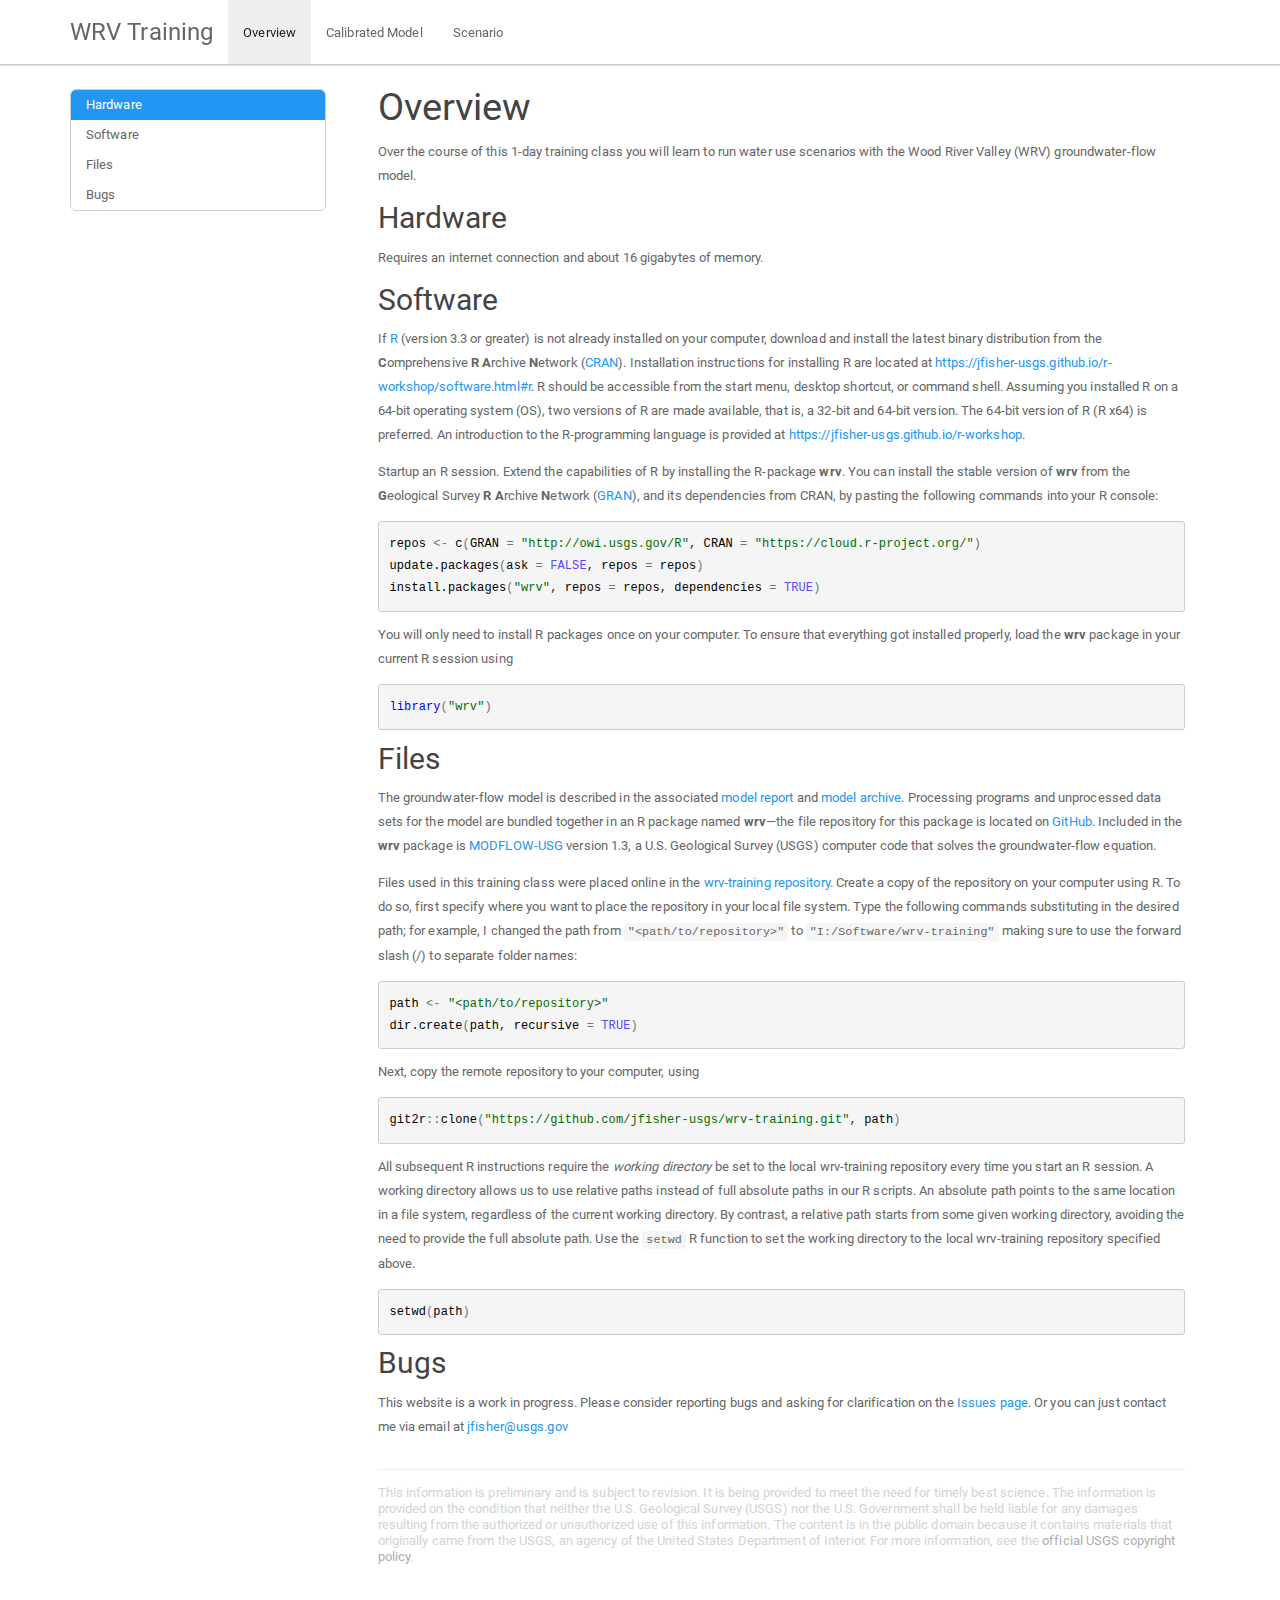
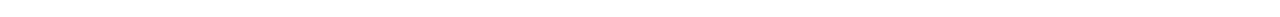
==== commit 8c9cbae9: "Add leaflet maps" ====
--- a/index.html
+++ b/index.html
@@ -289,7 +289,7 @@
   <a href="calib-model.html">Calibrated Model</a>
 </li>
 <li>
-  <a href="scenario2.html">Scenario 2</a>
+  <a href="scenario.html">Scenario</a>
 </li>
       </ul>
       <ul class="nav navbar-nav navbar-right">
@@ -309,87 +309,13 @@
 
 
 <p>Over the course of this 1-day training class you will learn to run water use scenarios with the Wood River Valley (WRV) groundwater-flow model.</p>
-<div id="tentative-schedule" class="section level2">
-<h2>Tentative Schedule</h2>
-<table>
-<colgroup>
-<col width="14%" />
-<col width="75%" />
-<col width="10%" />
-</colgroup>
-<thead>
-<tr class="header">
-<th align="center">Time</th>
-<th>Description</th>
-<th>Instructor</th>
-</tr>
-</thead>
-<tbody>
-<tr class="odd">
-<td align="center">8:00–8:15</td>
-<td>Welcome and introductions</td>
-<td></td>
-</tr>
-<tr class="even">
-<td align="center">8:15–9:15</td>
-<td>Overview of WRV groundwater-flow-model publication, archive, and repository</td>
-<td>J. Fisher</td>
-</tr>
-<tr class="odd">
-<td align="center">9:15–9:35</td>
-<td>Break</td>
-<td></td>
-</tr>
-<tr class="even">
-<td align="center">9:30–10:30</td>
-<td>Introduction to the R-programming language</td>
-<td>J. Fisher</td>
-</tr>
-<tr class="odd">
-<td align="center">10:45–11:45</td>
-<td>Running and analysing the archived <a href="calib-model.html">calibrated model</a></td>
-<td>J. Fisher</td>
-</tr>
-<tr class="even">
-<td align="center">11:45–12:45</td>
-<td>Lunch</td>
-<td></td>
-</tr>
-<tr class="odd">
-<td align="center">12:45–1:30</td>
-<td>Running and analyzing the calibrated model</td>
-<td>J. Sukow</td>
-</tr>
-<tr class="even">
-<td align="center">1:30–2:00</td>
-<td>Running scenarios using the fully populated model, overview of example scenarios</td>
-<td>J. Sukow</td>
-</tr>
-<tr class="odd">
-<td align="center">2:00–2:15</td>
-<td>Break</td>
-<td></td>
-</tr>
-<tr class="even">
-<td align="center">2:15–3:00</td>
-<td>Scenario 1: an example simulation of managed recharge</td>
-<td>J. Sukow</td>
-</tr>
-<tr class="odd">
-<td align="center">3:00–4:30</td>
-<td><a href="scenario-2.html">Scenario 2</a>: an example simulation of idling irrigated lands</td>
-<td>J. Fisher</td>
-</tr>
-</tbody>
-</table>
-</div>
 <div id="hardware" class="section level2">
 <h2>Hardware</h2>
 <p>Requires an internet connection and about 16 gigabytes of memory.</p>
 </div>
 <div id="software" class="section level2">
 <h2>Software</h2>
-<p>If <a href="https://www.r-project.org/">R</a> (version 3.3 or greater) is not already installed on your computer, download and install the latest binary distribution from the <strong>C</strong>omprehensive <strong>R</strong> <strong>A</strong>rchive <strong>N</strong>etwork (<a href="https://cran.r-project.org/package=inlmisc">CRAN</a>). Installation instructions for installing R are located at <a href="https://jfisher-usgs.github.io/r-workshop/software.html#r" class="uri">https://jfisher-usgs.github.io/r-workshop/software.html#r</a>. R should be accessible from the start menu, desktop shortcut, or command shell. Assuming you installed R on a 64-bit operating system (OS), two versions of R are made available, that is, a 32-bit and 64-bit version. The 64-bit version of R (R x64) is preferred. An introduction to the R-programming language is provided at <a href="https://jfisher-usgs.github.io/r-workshop" class="uri">https://jfisher-usgs.github.io/r-workshop</a>.</p>
+<p>If <a href="https://www.r-project.org/">R</a> (version 3.3 or greater) is not already installed on your computer, download and install the latest binary distribution from the <strong>C</strong>omprehensive <strong>R</strong> <strong>A</strong>rchive <strong>N</strong>etwork (<a href="https://cloud.r-project.org/">CRAN</a>). Installation instructions for installing R are located at <a href="https://jfisher-usgs.github.io/r-workshop/software.html#r" class="uri">https://jfisher-usgs.github.io/r-workshop/software.html#r</a>. R should be accessible from the start menu, desktop shortcut, or command shell. Assuming you installed R on a 64-bit operating system (OS), two versions of R are made available, that is, a 32-bit and 64-bit version. The 64-bit version of R (R x64) is preferred. An introduction to the R-programming language is provided at <a href="https://jfisher-usgs.github.io/r-workshop" class="uri">https://jfisher-usgs.github.io/r-workshop</a>.</p>
 <p>Startup an R session. Extend the capabilities of R by installing the R-package <strong>wrv</strong>. You can install the stable version of <strong>wrv</strong> from the <strong>G</strong>eological Survey <strong>R</strong> <strong>A</strong>rchive <strong>N</strong>etwork (<a href="https://owi.usgs.gov/R/gran.html">GRAN</a>), and its dependencies from CRAN, by pasting the following commands into your R console:</p>
 <pre class="r"><code>repos &lt;- c(GRAN = &quot;http://owi.usgs.gov/R&quot;, CRAN = &quot;https://cloud.r-project.org/&quot;)
 update.packages(ask = FALSE, repos = repos)
@@ -403,9 +329,9 @@
 <p>Files used in this training class were placed online in the <a href="https://github.com/jfisher-usgs/wrv-training">wrv-training repository</a>. Create a copy of the repository on your computer using R. To do so, first specify where you want to place the repository in your local file system. Type the following commands substituting in the desired path; for example, I changed the path from <code>&quot;&lt;path/to/repository&gt;&quot;</code> to <code>&quot;I:/Software/wrv-training&quot;</code> making sure to use the forward slash (/) to separate folder names:</p>
 <pre class="r"><code>path &lt;- &quot;&lt;path/to/repository&gt;&quot;
 dir.create(path, recursive = TRUE)</code></pre>
-<p>Next, copy the remote repository to your computer.</p>
+<p>Next, copy the remote repository to your computer, using</p>
 <pre class="r"><code>git2r::clone(&quot;https://github.com/jfisher-usgs/wrv-training.git&quot;, path)</code></pre>
-<p>All subsequent R instructions require that the <em>working directory</em> be set to the local wrv-training repository every time you start an R session. A working directory allows us to use relative paths instead of full absolute paths in our R scripts. An absolute path points to the same location in a file system, regardless of the current working directory. By contrast, a relative path starts from some given working directory, avoiding the need to provide the full absolute path. Use the <code>setwd</code> R function to set the working directory to the local wrv-training repository specified above.</p>
+<p>All subsequent R instructions require the <em>working directory</em> be set to the local wrv-training repository every time you start an R session. A working directory allows us to use relative paths instead of full absolute paths in our R scripts. An absolute path points to the same location in a file system, regardless of the current working directory. By contrast, a relative path starts from some given working directory, avoiding the need to provide the full absolute path. Use the <code>setwd</code> R function to set the working directory to the local wrv-training repository specified above.</p>
 <pre class="r"><code>setwd(path)</code></pre>
 </div>
 <div id="bugs" class="section level2">
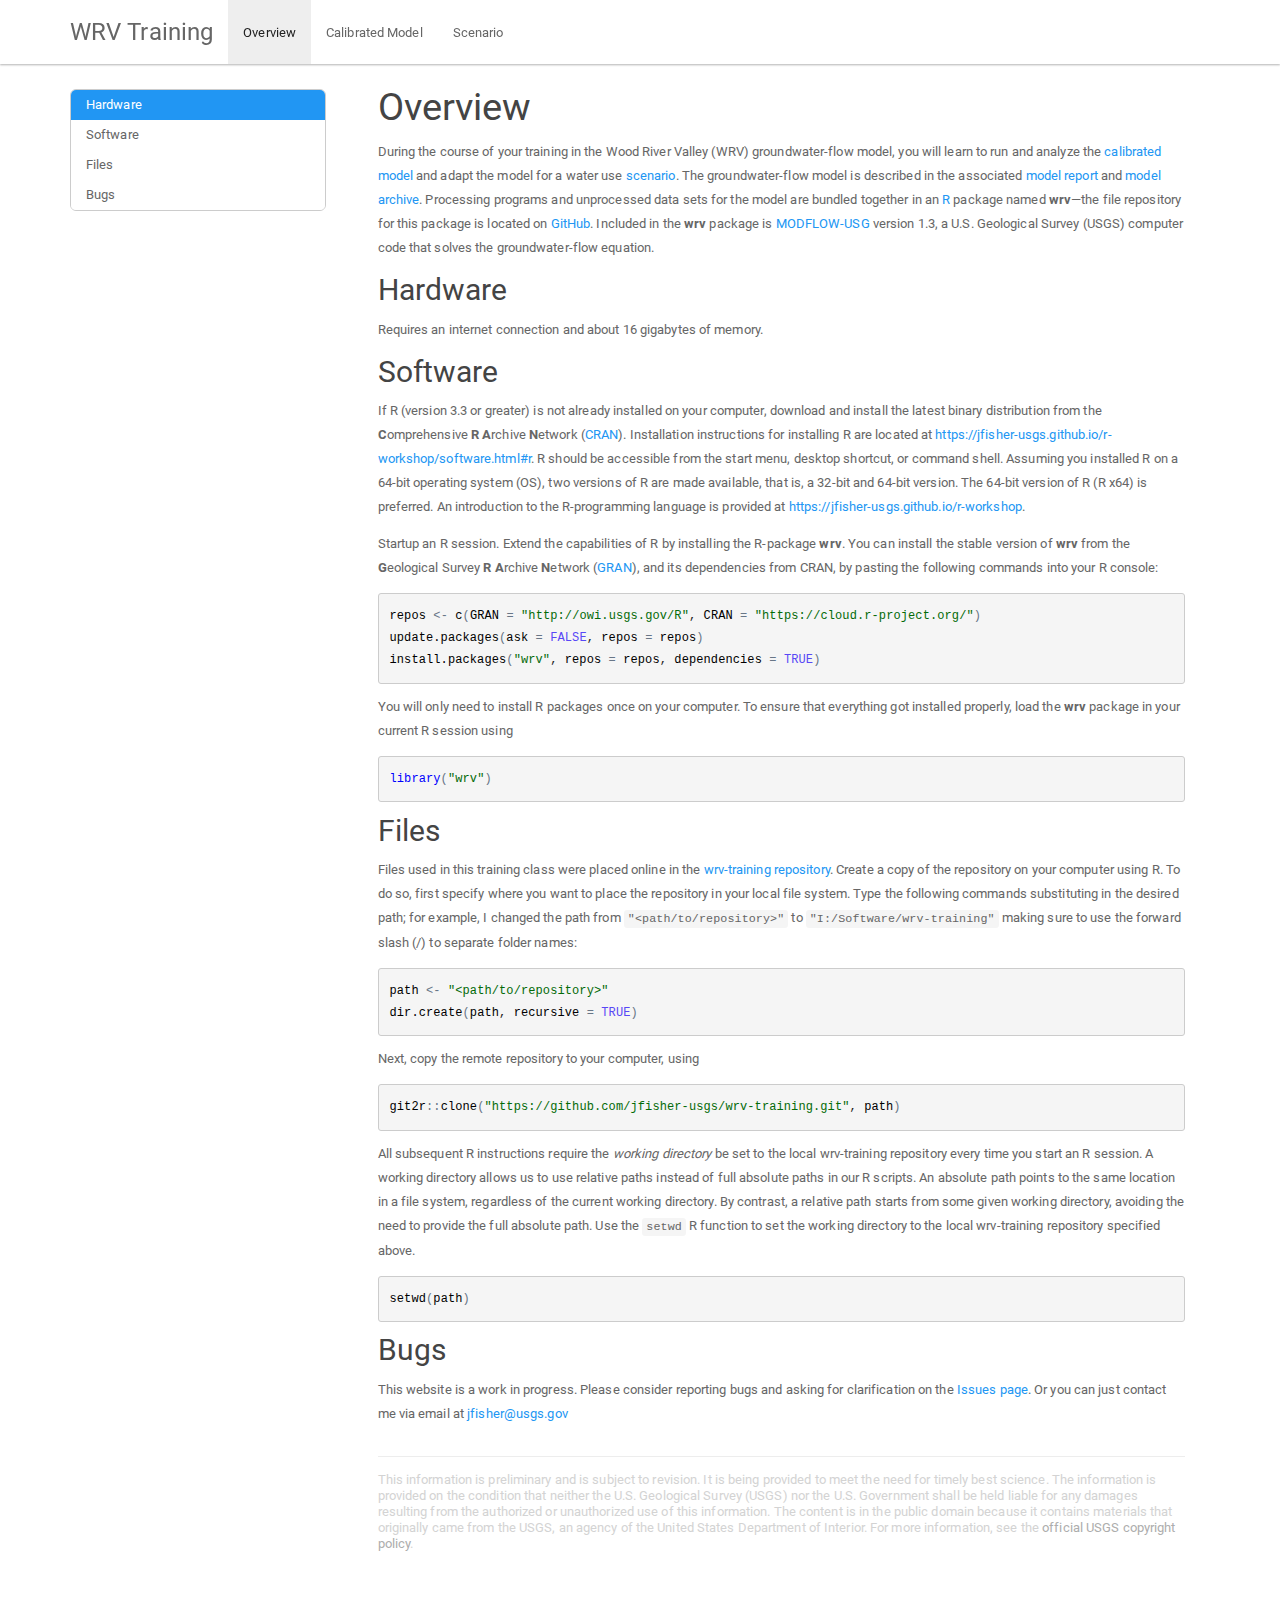
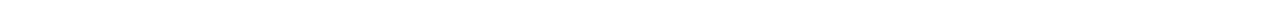
==== commit 39b132d0: "Tidy text and increase extent" ====
--- a/index.html
+++ b/index.html
@@ -308,14 +308,14 @@
 </div>
 
 
-<p>Over the course of this 1-day training class you will learn to run water use scenarios with the Wood River Valley (WRV) groundwater-flow model.</p>
+<p>During the course of your training in the Wood River Valley (WRV) groundwater-flow model, you will learn to run and analyze the <a href="calib-model.html">calibrated model</a> and adapt the model for a water use <a href="scenario.html">scenario</a>. The groundwater-flow model is described in the associated <a href="http://dx.doi.org/10.3133/sir20165080" title="USGS Scientific Investigations Report">model report</a> and <a href="http://dx.doi.org/10.5066/F7C827DT" title="USGS Data Release">model archive</a>. Processing programs and unprocessed data sets for the model are bundled together in an <a href="https://www.r-project.org/">R</a> package named <strong>wrv</strong>—the file repository for this package is located on <a href="https://github.com/USGS-R/wrv">GitHub</a>. Included in the <strong>wrv</strong> package is <a href="http://water.usgs.gov/ogw/mfusg/" title="MODFLOW-USG">MODFLOW-USG</a> version 1.3, a U.S. Geological Survey (USGS) computer code that solves the groundwater-flow equation.</p>
 <div id="hardware" class="section level2">
 <h2>Hardware</h2>
 <p>Requires an internet connection and about 16 gigabytes of memory.</p>
 </div>
 <div id="software" class="section level2">
 <h2>Software</h2>
-<p>If <a href="https://www.r-project.org/">R</a> (version 3.3 or greater) is not already installed on your computer, download and install the latest binary distribution from the <strong>C</strong>omprehensive <strong>R</strong> <strong>A</strong>rchive <strong>N</strong>etwork (<a href="https://cloud.r-project.org/">CRAN</a>). Installation instructions for installing R are located at <a href="https://jfisher-usgs.github.io/r-workshop/software.html#r" class="uri">https://jfisher-usgs.github.io/r-workshop/software.html#r</a>. R should be accessible from the start menu, desktop shortcut, or command shell. Assuming you installed R on a 64-bit operating system (OS), two versions of R are made available, that is, a 32-bit and 64-bit version. The 64-bit version of R (R x64) is preferred. An introduction to the R-programming language is provided at <a href="https://jfisher-usgs.github.io/r-workshop" class="uri">https://jfisher-usgs.github.io/r-workshop</a>.</p>
+<p>If R (version 3.3 or greater) is not already installed on your computer, download and install the latest binary distribution from the <strong>C</strong>omprehensive <strong>R</strong> <strong>A</strong>rchive <strong>N</strong>etwork (<a href="https://cloud.r-project.org/">CRAN</a>). Installation instructions for installing R are located at <a href="https://jfisher-usgs.github.io/r-workshop/software.html#r" class="uri">https://jfisher-usgs.github.io/r-workshop/software.html#r</a>. R should be accessible from the start menu, desktop shortcut, or command shell. Assuming you installed R on a 64-bit operating system (OS), two versions of R are made available, that is, a 32-bit and 64-bit version. The 64-bit version of R (R x64) is preferred. An introduction to the R-programming language is provided at <a href="https://jfisher-usgs.github.io/r-workshop" class="uri">https://jfisher-usgs.github.io/r-workshop</a>.</p>
 <p>Startup an R session. Extend the capabilities of R by installing the R-package <strong>wrv</strong>. You can install the stable version of <strong>wrv</strong> from the <strong>G</strong>eological Survey <strong>R</strong> <strong>A</strong>rchive <strong>N</strong>etwork (<a href="https://owi.usgs.gov/R/gran.html">GRAN</a>), and its dependencies from CRAN, by pasting the following commands into your R console:</p>
 <pre class="r"><code>repos &lt;- c(GRAN = &quot;http://owi.usgs.gov/R&quot;, CRAN = &quot;https://cloud.r-project.org/&quot;)
 update.packages(ask = FALSE, repos = repos)
@@ -325,7 +325,6 @@
 </div>
 <div id="files" class="section level2">
 <h2>Files</h2>
-<p>The groundwater-flow model is described in the associated <a href="http://dx.doi.org/10.3133/sir20165080" title="USGS Scientific Investigations Report">model report</a> and <a href="http://dx.doi.org/10.5066/F7C827DT" title="USGS Data Release">model archive</a>. Processing programs and unprocessed data sets for the model are bundled together in an R package named <strong>wrv</strong>—the file repository for this package is located on <a href="https://github.com/USGS-R/wrv">GitHub</a>. Included in the <strong>wrv</strong> package is <a href="http://water.usgs.gov/ogw/mfusg/" title="MODFLOW-USG">MODFLOW-USG</a> version 1.3, a U.S. Geological Survey (USGS) computer code that solves the groundwater-flow equation.</p>
 <p>Files used in this training class were placed online in the <a href="https://github.com/jfisher-usgs/wrv-training">wrv-training repository</a>. Create a copy of the repository on your computer using R. To do so, first specify where you want to place the repository in your local file system. Type the following commands substituting in the desired path; for example, I changed the path from <code>&quot;&lt;path/to/repository&gt;&quot;</code> to <code>&quot;I:/Software/wrv-training&quot;</code> making sure to use the forward slash (/) to separate folder names:</p>
 <pre class="r"><code>path &lt;- &quot;&lt;path/to/repository&gt;&quot;
 dir.create(path, recursive = TRUE)</code></pre>
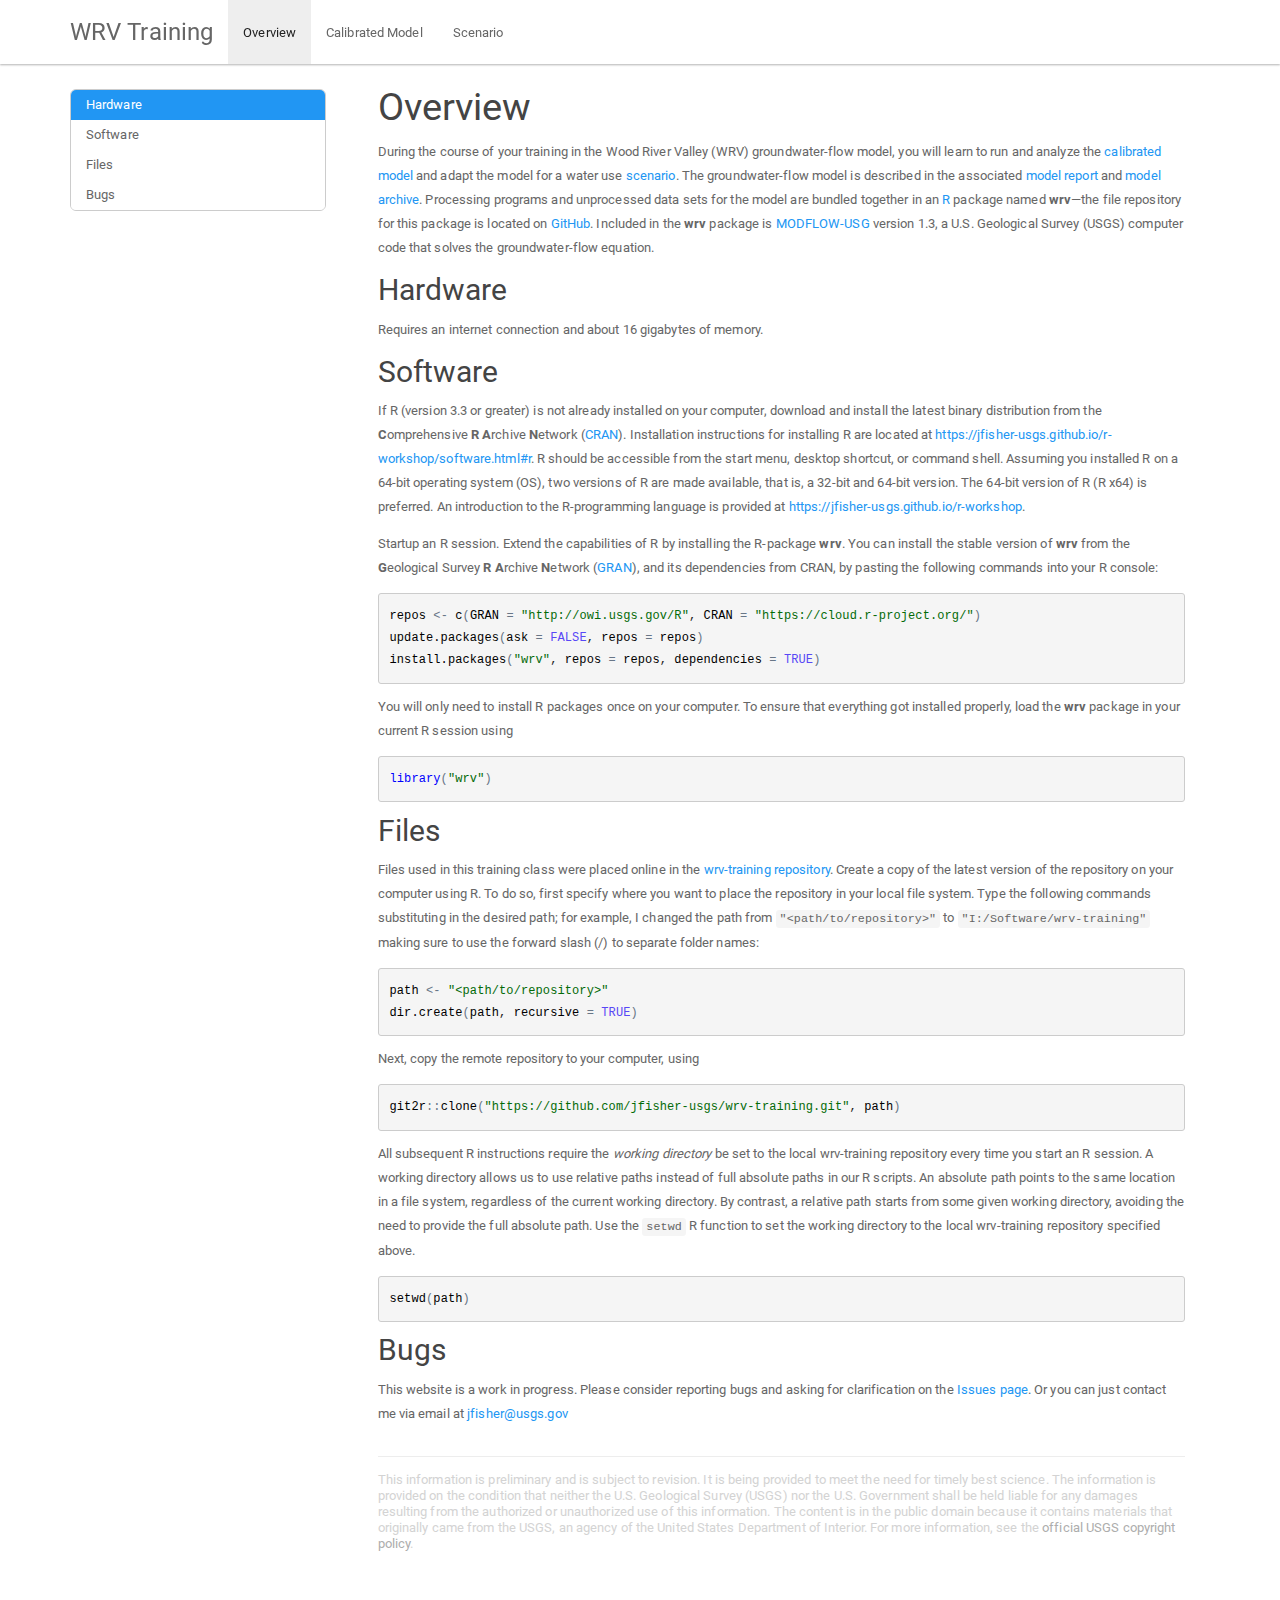
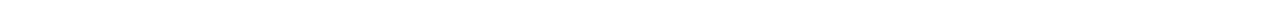
==== commit 61bf20ca: "Add head diff plot" ====
--- a/index.html
+++ b/index.html
@@ -325,7 +325,7 @@
 </div>
 <div id="files" class="section level2">
 <h2>Files</h2>
-<p>Files used in this training class were placed online in the <a href="https://github.com/jfisher-usgs/wrv-training">wrv-training repository</a>. Create a copy of the repository on your computer using R. To do so, first specify where you want to place the repository in your local file system. Type the following commands substituting in the desired path; for example, I changed the path from <code>&quot;&lt;path/to/repository&gt;&quot;</code> to <code>&quot;I:/Software/wrv-training&quot;</code> making sure to use the forward slash (/) to separate folder names:</p>
+<p>Files used in this training class were placed online in the <a href="https://github.com/jfisher-usgs/wrv-training">wrv-training repository</a>. Create a copy of the latest version of the repository on your computer using R. To do so, first specify where you want to place the repository in your local file system. Type the following commands substituting in the desired path; for example, I changed the path from <code>&quot;&lt;path/to/repository&gt;&quot;</code> to <code>&quot;I:/Software/wrv-training&quot;</code> making sure to use the forward slash (/) to separate folder names:</p>
 <pre class="r"><code>path &lt;- &quot;&lt;path/to/repository&gt;&quot;
 dir.create(path, recursive = TRUE)</code></pre>
 <p>Next, copy the remote repository to your computer, using</p>
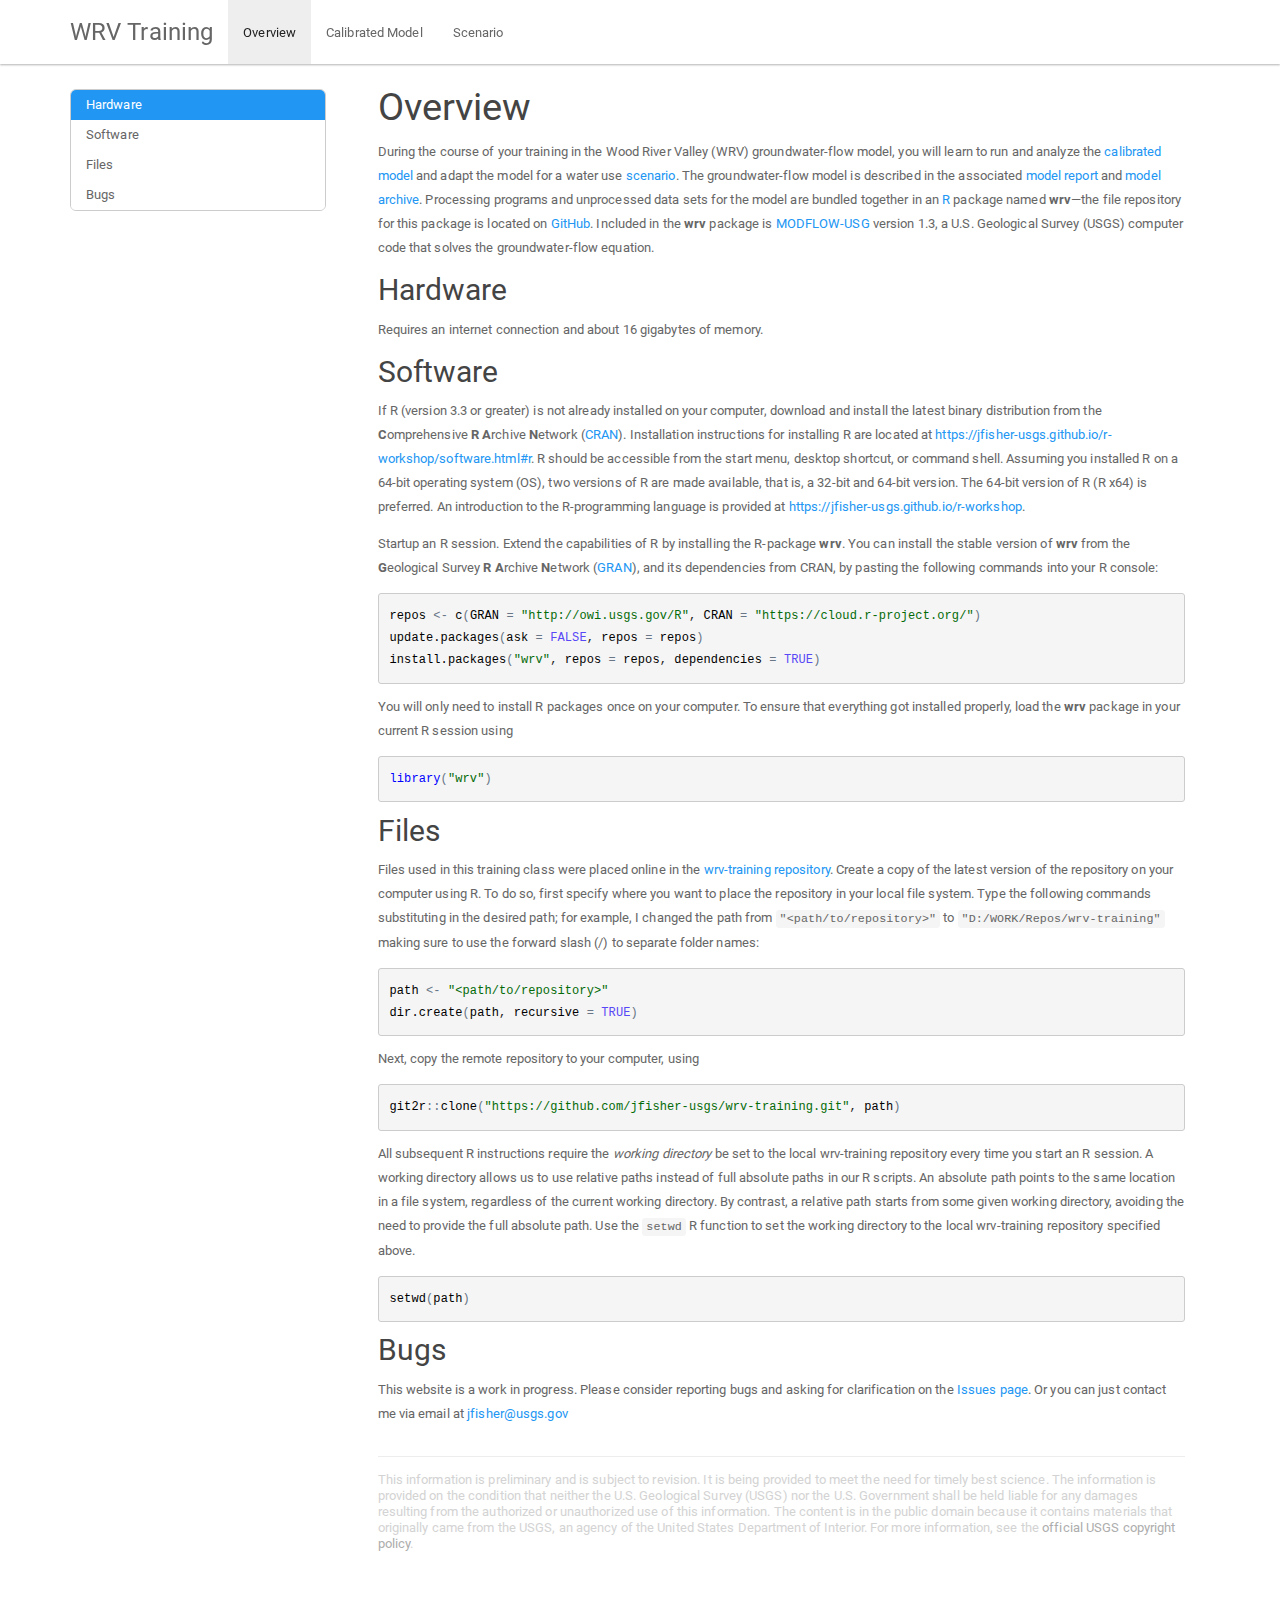
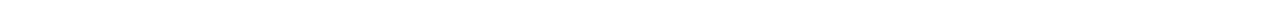
==== commit fdac60ee: "Revise working directory" ====
--- a/index.html
+++ b/index.html
@@ -325,7 +325,7 @@
 </div>
 <div id="files" class="section level2">
 <h2>Files</h2>
-<p>Files used in this training class were placed online in the <a href="https://github.com/jfisher-usgs/wrv-training">wrv-training repository</a>. Create a copy of the latest version of the repository on your computer using R. To do so, first specify where you want to place the repository in your local file system. Type the following commands substituting in the desired path; for example, I changed the path from <code>&quot;&lt;path/to/repository&gt;&quot;</code> to <code>&quot;I:/Software/wrv-training&quot;</code> making sure to use the forward slash (/) to separate folder names:</p>
+<p>Files used in this training class were placed online in the <a href="https://github.com/jfisher-usgs/wrv-training">wrv-training repository</a>. Create a copy of the latest version of the repository on your computer using R. To do so, first specify where you want to place the repository in your local file system. Type the following commands substituting in the desired path; for example, I changed the path from <code>&quot;&lt;path/to/repository&gt;&quot;</code> to <code>&quot;D:/WORK/Repos/wrv-training&quot;</code> making sure to use the forward slash (/) to separate folder names:</p>
 <pre class="r"><code>path &lt;- &quot;&lt;path/to/repository&gt;&quot;
 dir.create(path, recursive = TRUE)</code></pre>
 <p>Next, copy the remote repository to your computer, using</p>
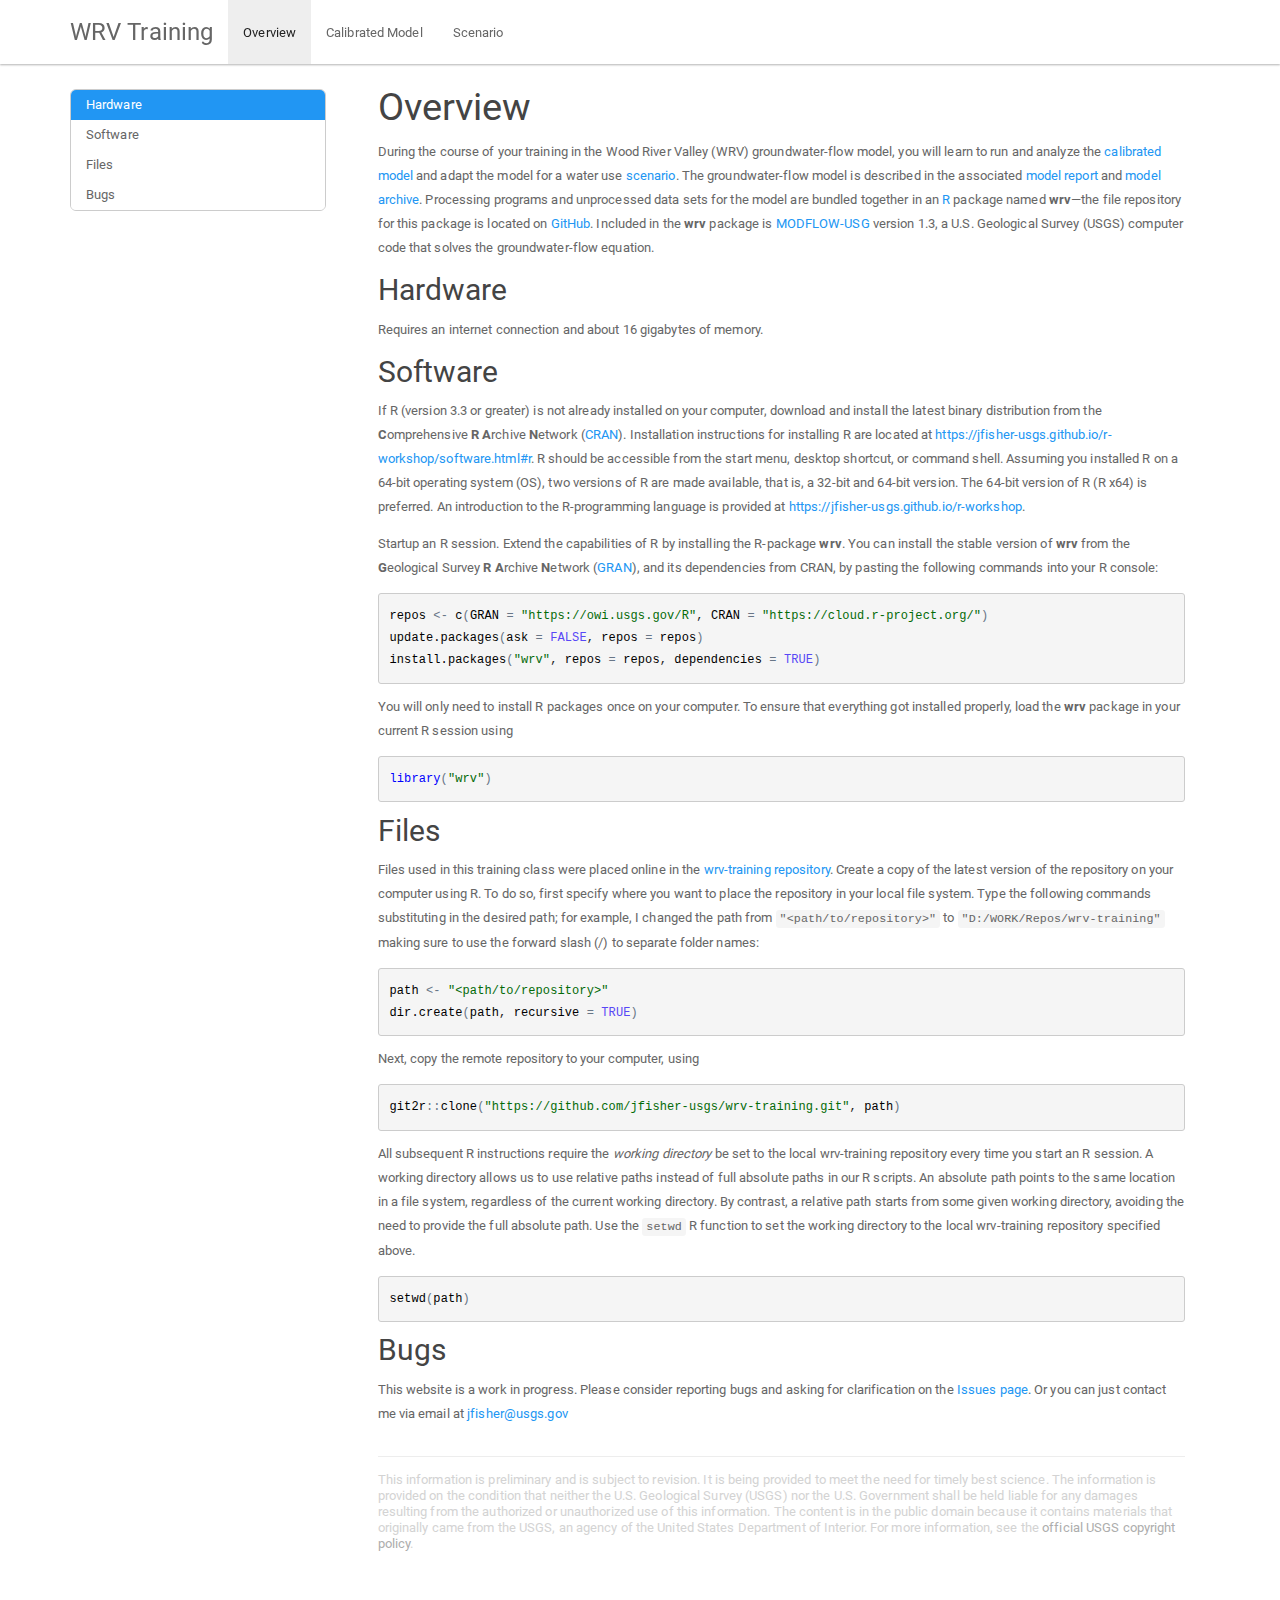
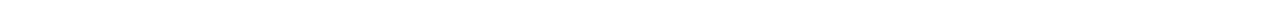
==== commit 16393aa7: "Change http to https" ====
--- a/index.html
+++ b/index.html
@@ -22,12 +22,11 @@
 <script src="site_libs/jqueryui-1.11.4/jquery-ui.min.js"></script>
 <link href="site_libs/tocify-1.9.1/jquery.tocify.css" rel="stylesheet" />
 <script src="site_libs/tocify-1.9.1/jquery.tocify.js"></script>
+<script src="site_libs/navigation-1.1/tabsets.js"></script>
+<link href="site_libs/highlightjs-1.1/textmate.css" rel="stylesheet" />
+<script src="site_libs/highlightjs-1.1/highlight.js"></script>
 
 <style type="text/css">code{white-space: pre;}</style>
-<link rel="stylesheet"
-      href="site_libs/highlight/textmate.css"
-      type="text/css" />
-<script src="site_libs/highlight/highlight.js"></script>
 <style type="text/css">
   pre:not([class]) {
     background-color: white;
@@ -155,7 +154,6 @@
 <div class="container-fluid main-container">
 
 <!-- tabsets -->
-<script src="site_libs/navigation-1.1/tabsets.js"></script>
 <script>
 $(document).ready(function () {
   window.buildTabsets("TOC");
@@ -181,7 +179,7 @@
       theme: "bootstrap3",
       context: '.toc-content',
       hashGenerator: function (text) {
-        return text.replace(/[.\/?&!#<>]/g, '').replace(/\s/g, '_').toLowerCase();
+        return text.replace(/[.\\/?&!#<>]/g, '').replace(/\s/g, '_').toLowerCase();
       },
       ignoreSelector: ".toc-ignore",
       scrollTo: 0
@@ -240,8 +238,9 @@
 }
 
 .tocify-subheader .tocify-item {
-  font-size: 0.9em;
-  padding-left: 5px;
+  font-size: 0.90em;
+  padding-left: 25px;
+  text-indent: 0;
 }
 
 .tocify .list-group-item {
@@ -253,7 +252,6 @@
 }
 .tocify-subheader .tocify-item {
   font-size: 0.95em;
-  padding-left: 10px;
 }
 
 </style>
@@ -308,7 +306,7 @@
 </div>
 
 
-<p>During the course of your training in the Wood River Valley (WRV) groundwater-flow model, you will learn to run and analyze the <a href="calib-model.html">calibrated model</a> and adapt the model for a water use <a href="scenario.html">scenario</a>. The groundwater-flow model is described in the associated <a href="http://dx.doi.org/10.3133/sir20165080" title="USGS Scientific Investigations Report">model report</a> and <a href="http://dx.doi.org/10.5066/F7C827DT" title="USGS Data Release">model archive</a>. Processing programs and unprocessed data sets for the model are bundled together in an <a href="https://www.r-project.org/">R</a> package named <strong>wrv</strong>—the file repository for this package is located on <a href="https://github.com/USGS-R/wrv">GitHub</a>. Included in the <strong>wrv</strong> package is <a href="http://water.usgs.gov/ogw/mfusg/" title="MODFLOW-USG">MODFLOW-USG</a> version 1.3, a U.S. Geological Survey (USGS) computer code that solves the groundwater-flow equation.</p>
+<p>During the course of your training in the Wood River Valley (WRV) groundwater-flow model, you will learn to run and analyze the <a href="calib-model.html">calibrated model</a> and adapt the model for a water use <a href="scenario.html">scenario</a>. The groundwater-flow model is described in the associated <a href="https://dx.doi.org/10.3133/sir20165080" title="USGS Scientific Investigations Report">model report</a> and <a href="https://dx.doi.org/10.5066/F7C827DT" title="USGS Data Release">model archive</a>. Processing programs and unprocessed data sets for the model are bundled together in an <a href="https://www.r-project.org/">R</a> package named <strong>wrv</strong>—the file repository for this package is located on <a href="https://github.com/USGS-R/wrv">GitHub</a>. Included in the <strong>wrv</strong> package is <a href="https://water.usgs.gov/ogw/mfusg/" title="MODFLOW-USG">MODFLOW-USG</a> version 1.3, a U.S. Geological Survey (USGS) computer code that solves the groundwater-flow equation.</p>
 <div id="hardware" class="section level2">
 <h2>Hardware</h2>
 <p>Requires an internet connection and about 16 gigabytes of memory.</p>
@@ -317,7 +315,7 @@
 <h2>Software</h2>
 <p>If R (version 3.3 or greater) is not already installed on your computer, download and install the latest binary distribution from the <strong>C</strong>omprehensive <strong>R</strong> <strong>A</strong>rchive <strong>N</strong>etwork (<a href="https://cloud.r-project.org/">CRAN</a>). Installation instructions for installing R are located at <a href="https://jfisher-usgs.github.io/r-workshop/software.html#r" class="uri">https://jfisher-usgs.github.io/r-workshop/software.html#r</a>. R should be accessible from the start menu, desktop shortcut, or command shell. Assuming you installed R on a 64-bit operating system (OS), two versions of R are made available, that is, a 32-bit and 64-bit version. The 64-bit version of R (R x64) is preferred. An introduction to the R-programming language is provided at <a href="https://jfisher-usgs.github.io/r-workshop" class="uri">https://jfisher-usgs.github.io/r-workshop</a>.</p>
 <p>Startup an R session. Extend the capabilities of R by installing the R-package <strong>wrv</strong>. You can install the stable version of <strong>wrv</strong> from the <strong>G</strong>eological Survey <strong>R</strong> <strong>A</strong>rchive <strong>N</strong>etwork (<a href="https://owi.usgs.gov/R/gran.html">GRAN</a>), and its dependencies from CRAN, by pasting the following commands into your R console:</p>
-<pre class="r"><code>repos &lt;- c(GRAN = &quot;http://owi.usgs.gov/R&quot;, CRAN = &quot;https://cloud.r-project.org/&quot;)
+<pre class="r"><code>repos &lt;- c(GRAN = &quot;https://owi.usgs.gov/R&quot;, CRAN = &quot;https://cloud.r-project.org/&quot;)
 update.packages(ask = FALSE, repos = repos)
 install.packages(&quot;wrv&quot;, repos = repos, dependencies = TRUE)</code></pre>
 <p>You will only need to install R packages once on your computer. To ensure that everything got installed properly, load the <strong>wrv</strong> package in your current R session using</p>
@@ -360,8 +358,11 @@
 <script>
 
 // add bootstrap table styles to pandoc tables
+function bootstrapStylePandocTables() {
+  $('tr.header').parent('thead').parent('table').addClass('table table-condensed');
+}
 $(document).ready(function () {
-  $('tr.header').parent('thead').parent('table').addClass('table table-condensed');
+  bootstrapStylePandocTables();
 });
 
 
--- a/site_libs/highlightjs-1.1/textmate.css
+++ b/site_libs/highlightjs-1.1/textmate.css
@@ -0,0 +1,29 @@
+pre .operator,
+pre .paren {
+  color: rgb(104, 118, 135)
+}
+
+pre .literal {
+  color: rgb(88, 72, 246)
+}
+
+pre .number {
+  color: rgb(0, 0, 205);
+}
+
+pre .comment {
+  color: rgb(76, 136, 107);
+}
+
+pre .keyword {
+  color: rgb(0, 0, 255);
+}
+
+pre .identifier {
+  color: rgb(0, 0, 0);
+}
+
+pre .string {
+  color: rgb(3, 106, 7);
+}
+
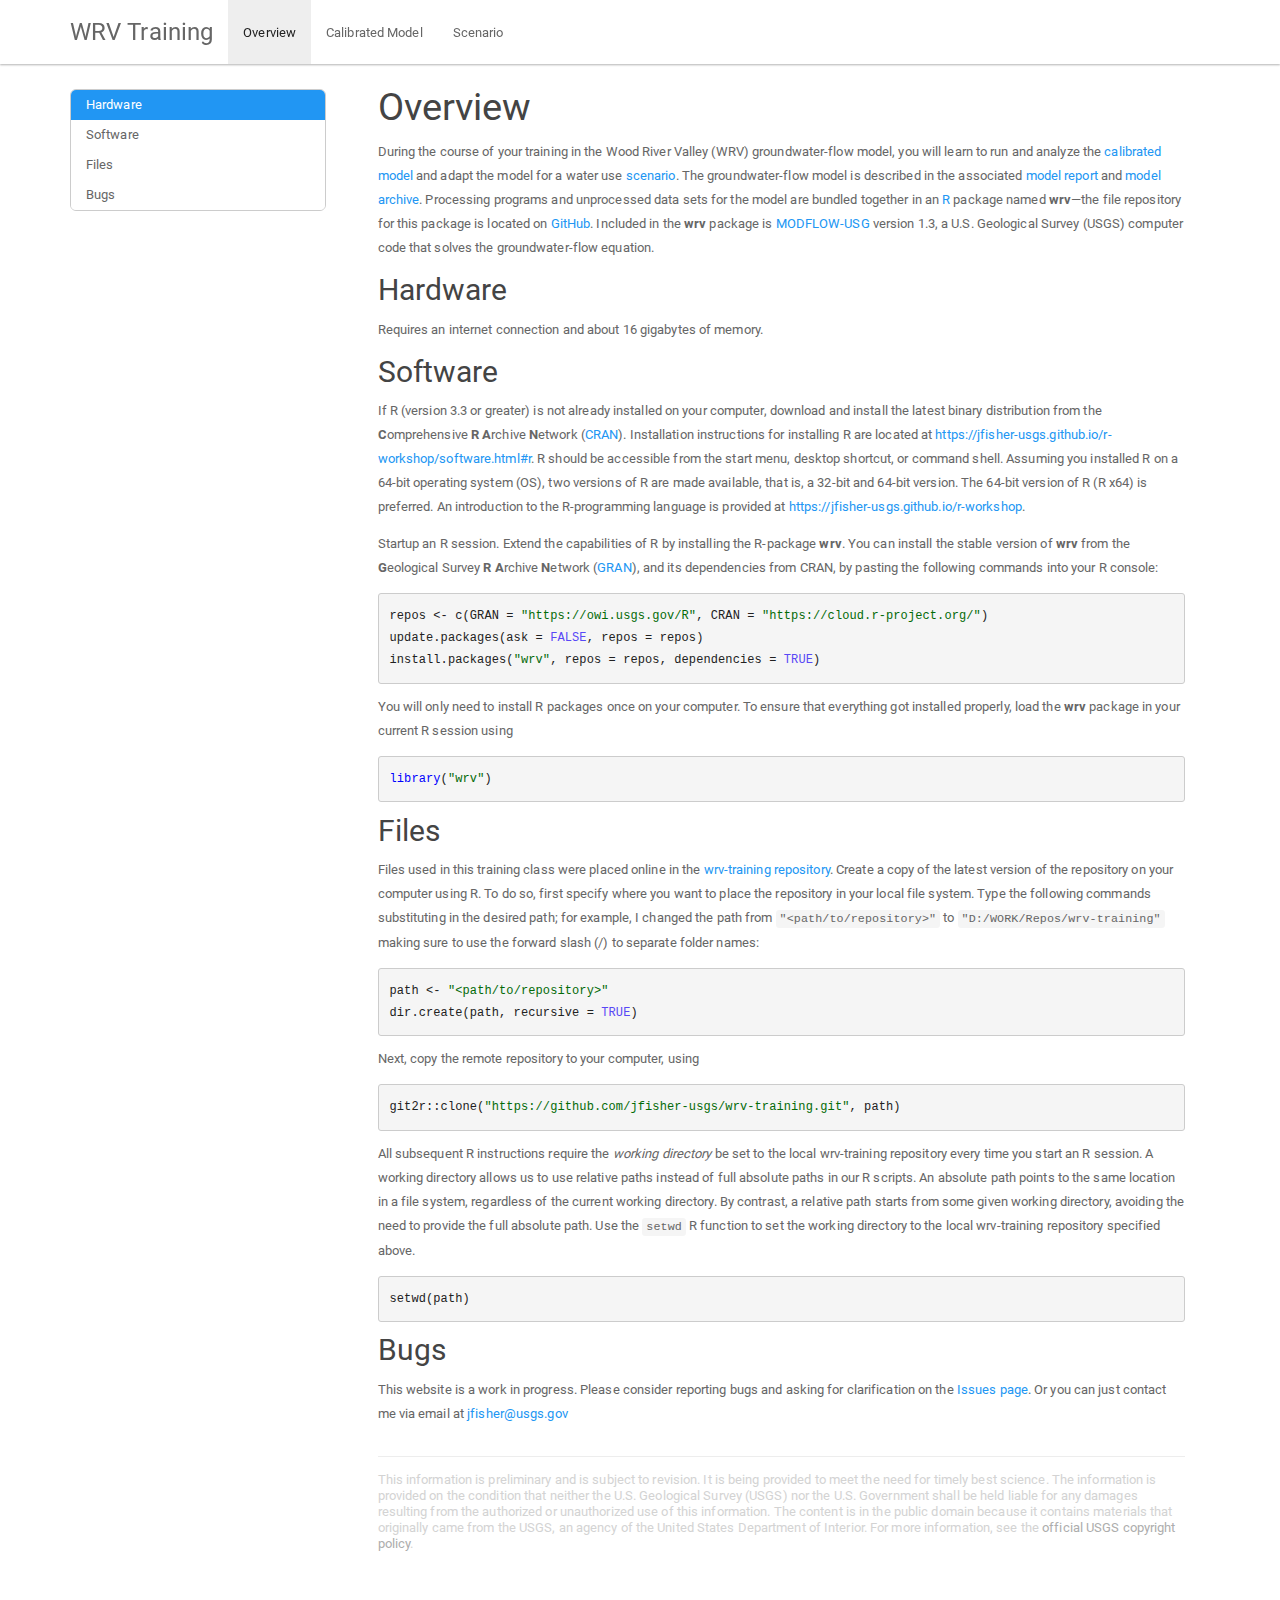
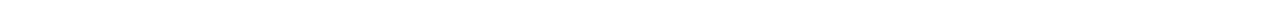
==== commit 05ba2bbc: "Rebuild pages" ====
--- a/index.html
+++ b/index.html
@@ -4,7 +4,7 @@
 
 <head>
 
-<meta charset="utf-8">
+<meta charset="utf-8" />
 <meta http-equiv="Content-Type" content="text/html; charset=utf-8" />
 <meta name="generator" content="pandoc" />
 
@@ -23,8 +23,8 @@
 <link href="site_libs/tocify-1.9.1/jquery.tocify.css" rel="stylesheet" />
 <script src="site_libs/tocify-1.9.1/jquery.tocify.js"></script>
 <script src="site_libs/navigation-1.1/tabsets.js"></script>
-<link href="site_libs/highlightjs-1.1/textmate.css" rel="stylesheet" />
-<script src="site_libs/highlightjs-1.1/highlight.js"></script>
+<link href="site_libs/highlightjs-9.12.0/textmate.css" rel="stylesheet" />
+<script src="site_libs/highlightjs-9.12.0/highlight.js"></script>
 
 <style type="text/css">code{white-space: pre;}</style>
 <style type="text/css">
@@ -33,10 +33,12 @@
   }
 </style>
 <script type="text/javascript">
-if (window.hljs && document.readyState && document.readyState === "complete") {
-   window.setTimeout(function() {
-      hljs.initHighlighting();
-   }, 0);
+if (window.hljs) {
+  hljs.configure({languages: []});
+  hljs.initHighlightingOnLoad();
+  if (document.readyState && document.readyState === "complete") {
+    window.setTimeout(function() { hljs.initHighlighting(); }, 0);
+  }
 }
 </script>
 
--- a/site_libs/highlightjs-9.12.0/textmate.css
+++ b/site_libs/highlightjs-9.12.0/textmate.css
@@ -0,0 +1,19 @@
+.hljs-literal {
+  color: rgb(88, 72, 246);
+}
+
+.hljs-number {
+  color: rgb(0, 0, 205);
+}
+
+.hljs-comment {
+  color: rgb(76, 136, 107);
+}
+
+.hljs-keyword {
+  color: rgb(0, 0, 255);
+}
+
+.hljs-string {
+  color: rgb(3, 106, 7);
+}
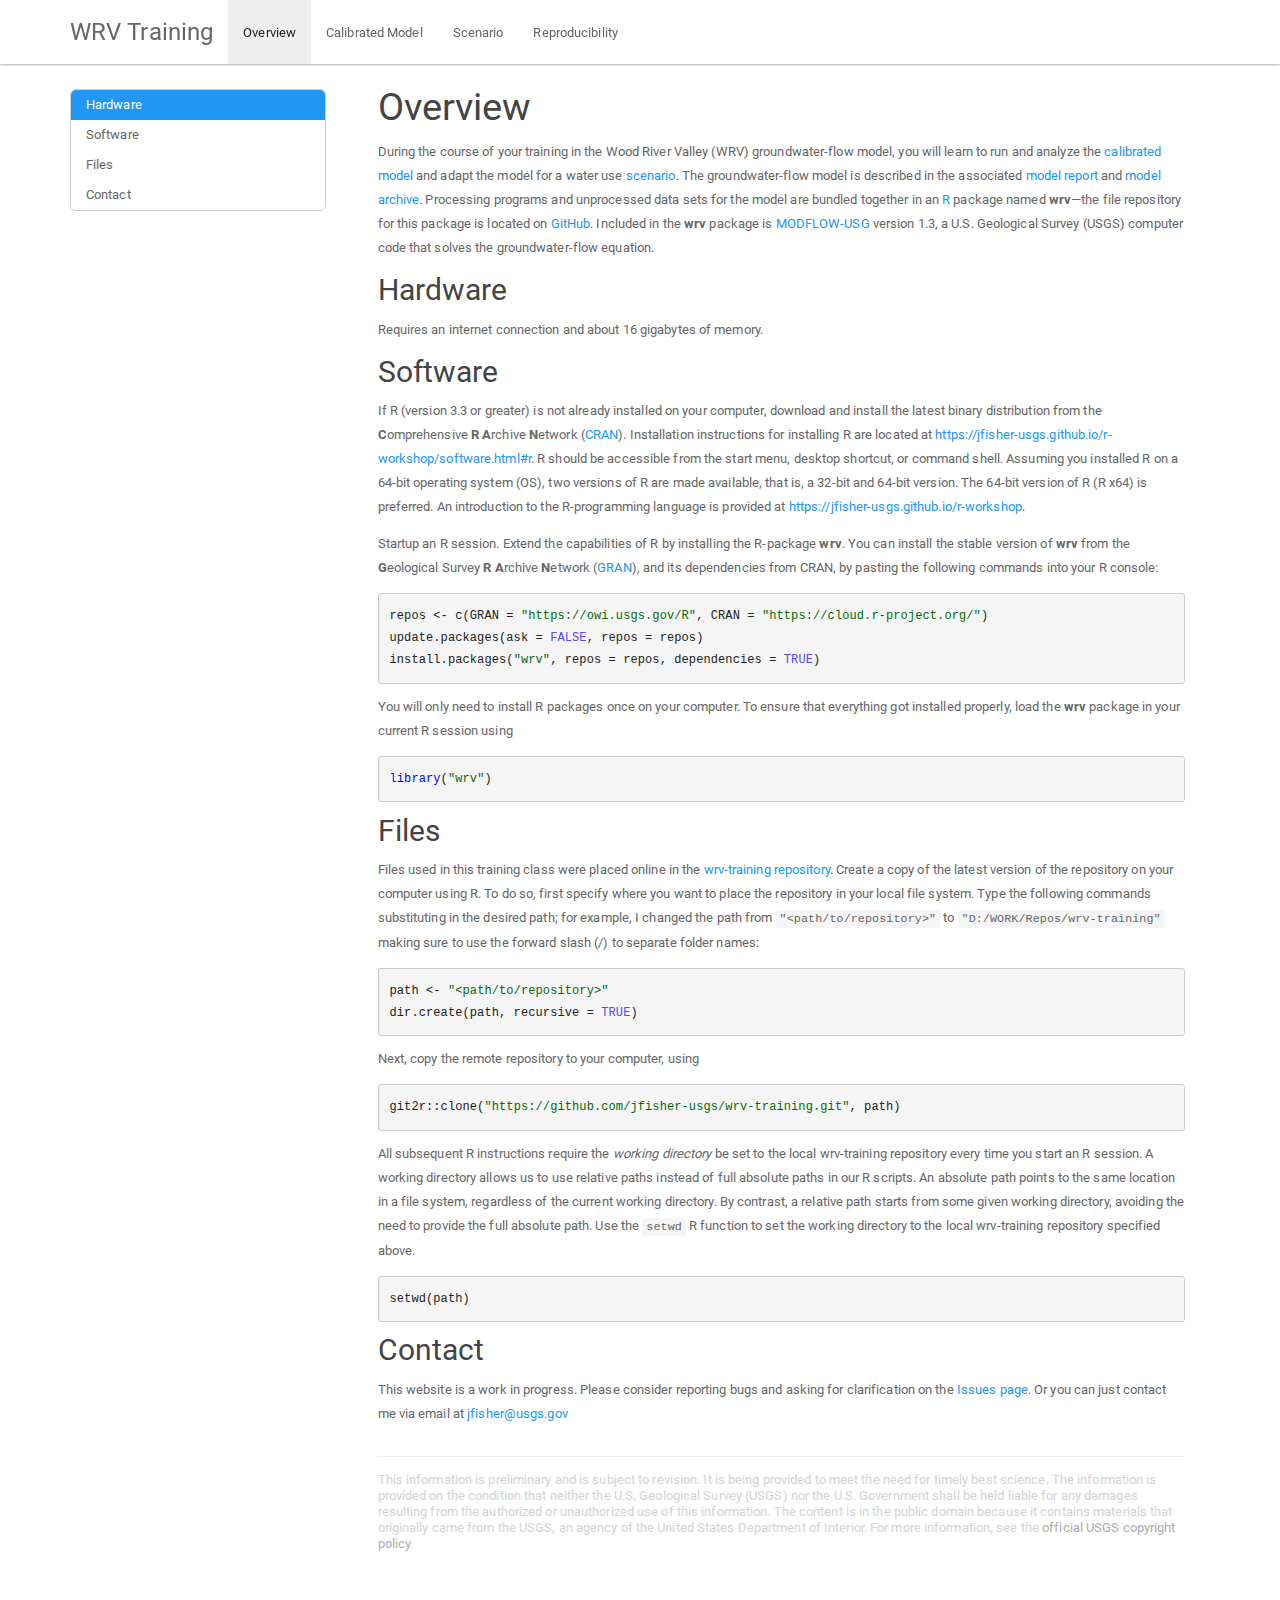
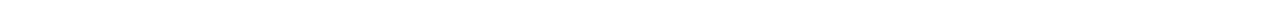
==== commit 673375cb: "Rebuild html pages" ====
--- a/index.html
+++ b/index.html
@@ -93,6 +93,9 @@
 }
 .tabbed-pane {
   padding-top: 12px;
+}
+.html-widget {
+  margin-bottom: 20px;
 }
 button.code-folding-btn:focus {
   outline: none;
@@ -291,6 +294,9 @@
 <li>
   <a href="scenario.html">Scenario</a>
 </li>
+<li>
+  <a href="reproducibility.html">Reproducibility</a>
+</li>
       </ul>
       <ul class="nav navbar-nav navbar-right">
         
@@ -333,8 +339,8 @@
 <p>All subsequent R instructions require the <em>working directory</em> be set to the local wrv-training repository every time you start an R session. A working directory allows us to use relative paths instead of full absolute paths in our R scripts. An absolute path points to the same location in a file system, regardless of the current working directory. By contrast, a relative path starts from some given working directory, avoiding the need to provide the full absolute path. Use the <code>setwd</code> R function to set the working directory to the local wrv-training repository specified above.</p>
 <pre class="r"><code>setwd(path)</code></pre>
 </div>
-<div id="bugs" class="section level2">
-<h2>Bugs</h2>
+<div id="contact" class="section level2">
+<h2>Contact</h2>
 <p>This website is a work in progress. Please consider reporting bugs and asking for clarification on the <a href="https://github.com/jfisher-usgs/wrv-training/issues">Issues page</a>. Or you can just contact me via email at <a href="mailto:jfisher@usgs.gov">jfisher@usgs.gov</a></p>
 </div>
 
